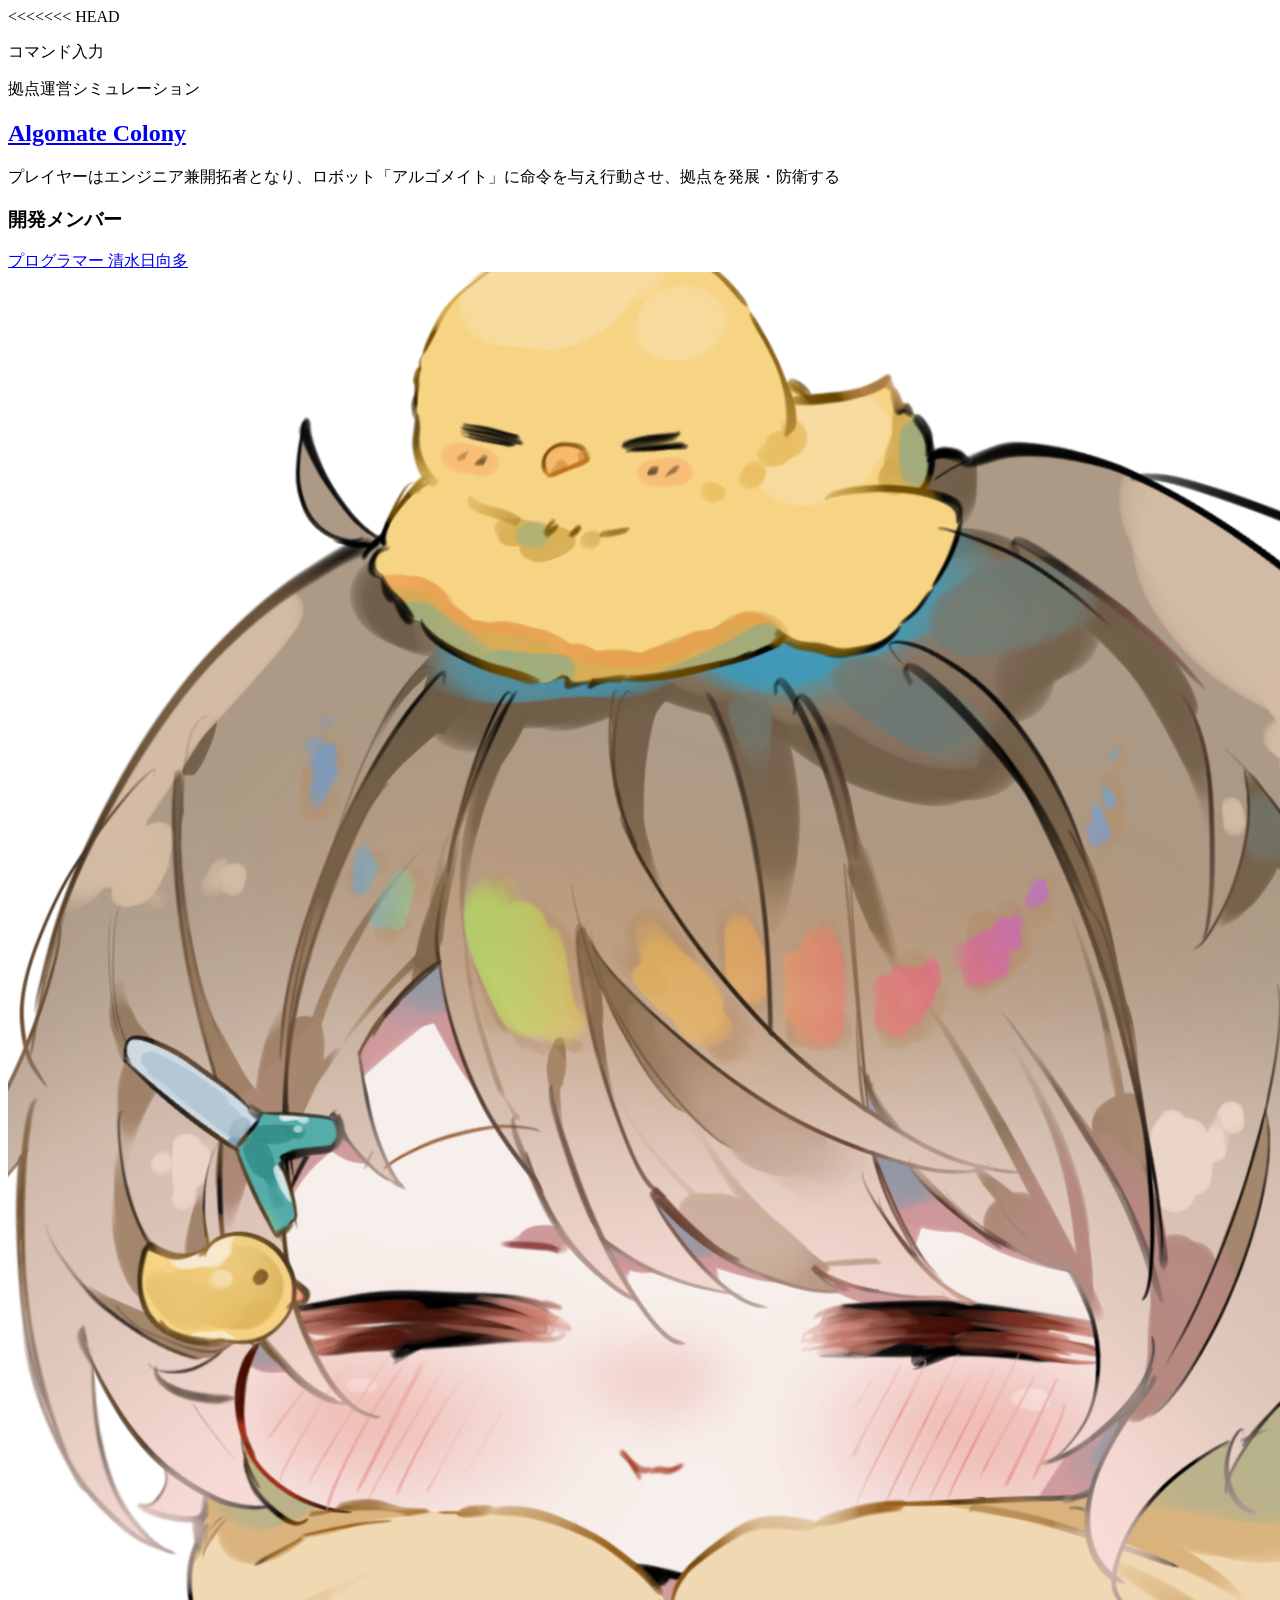
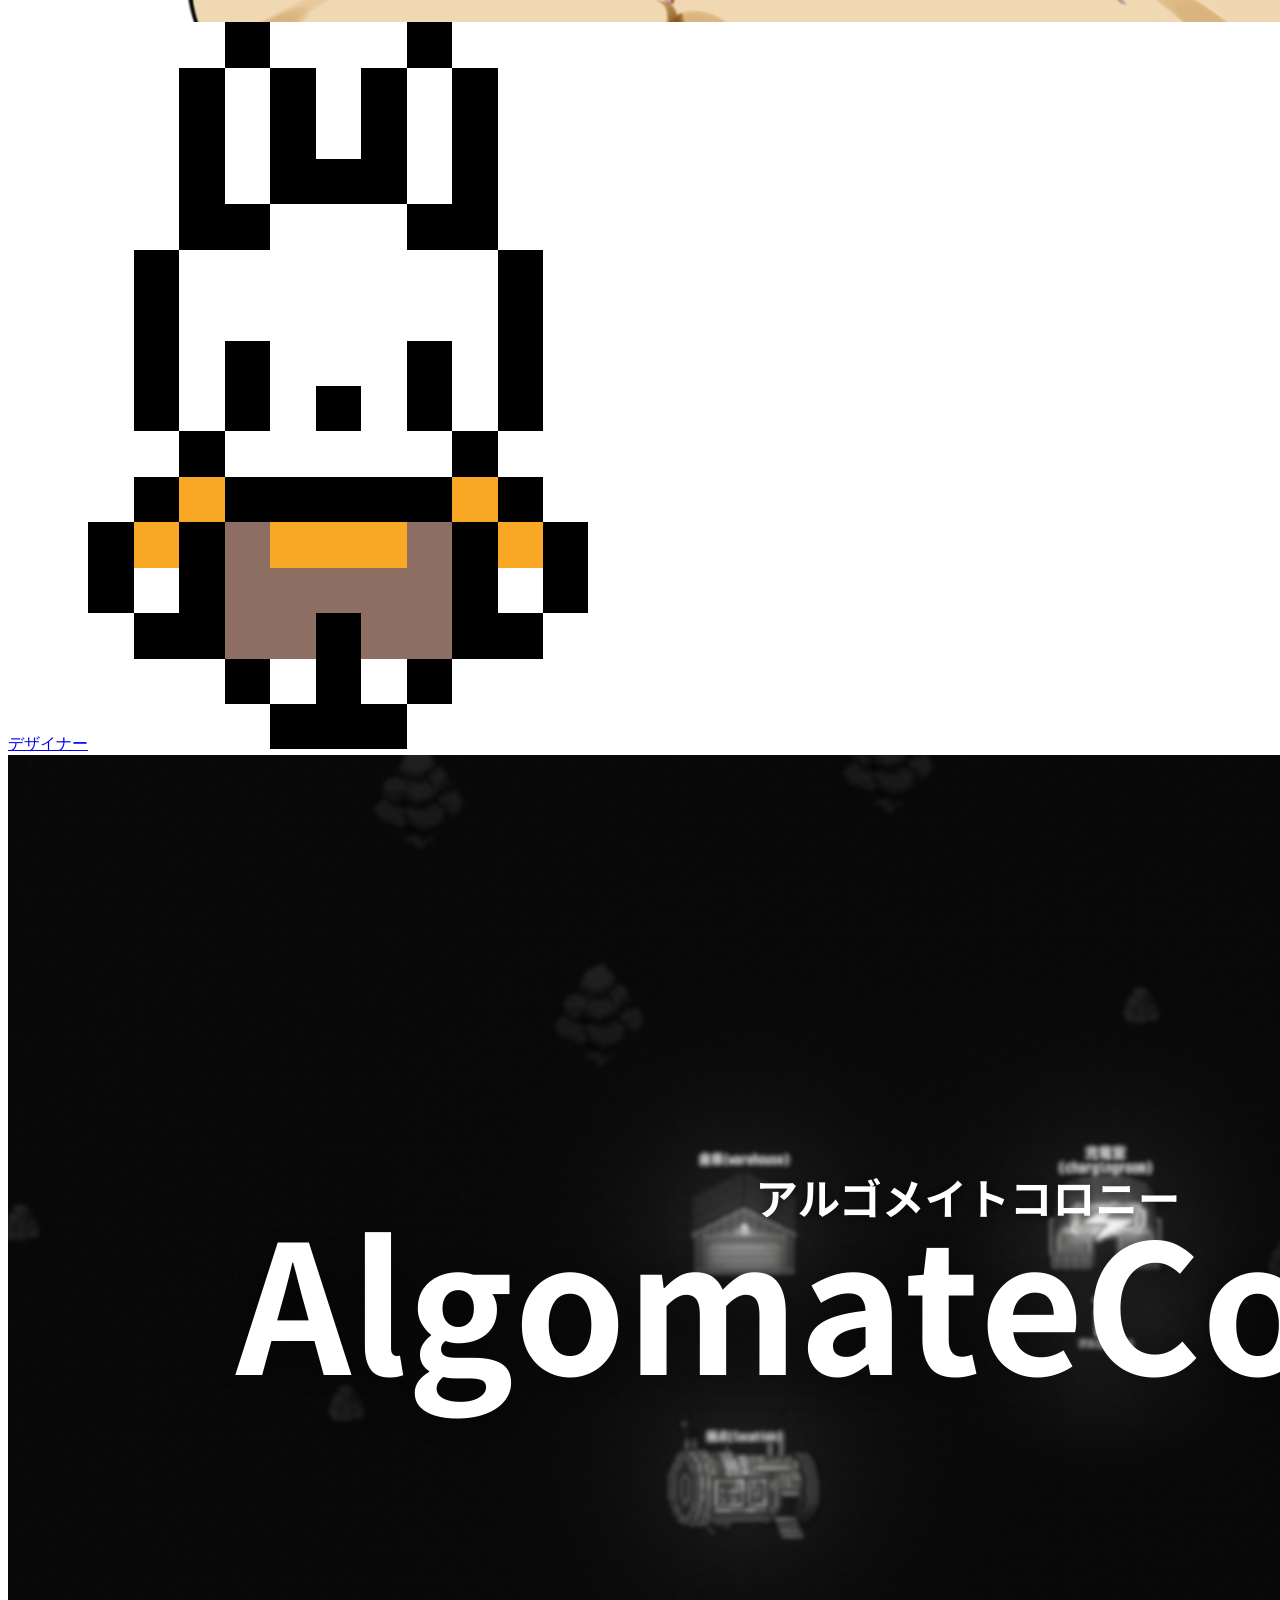
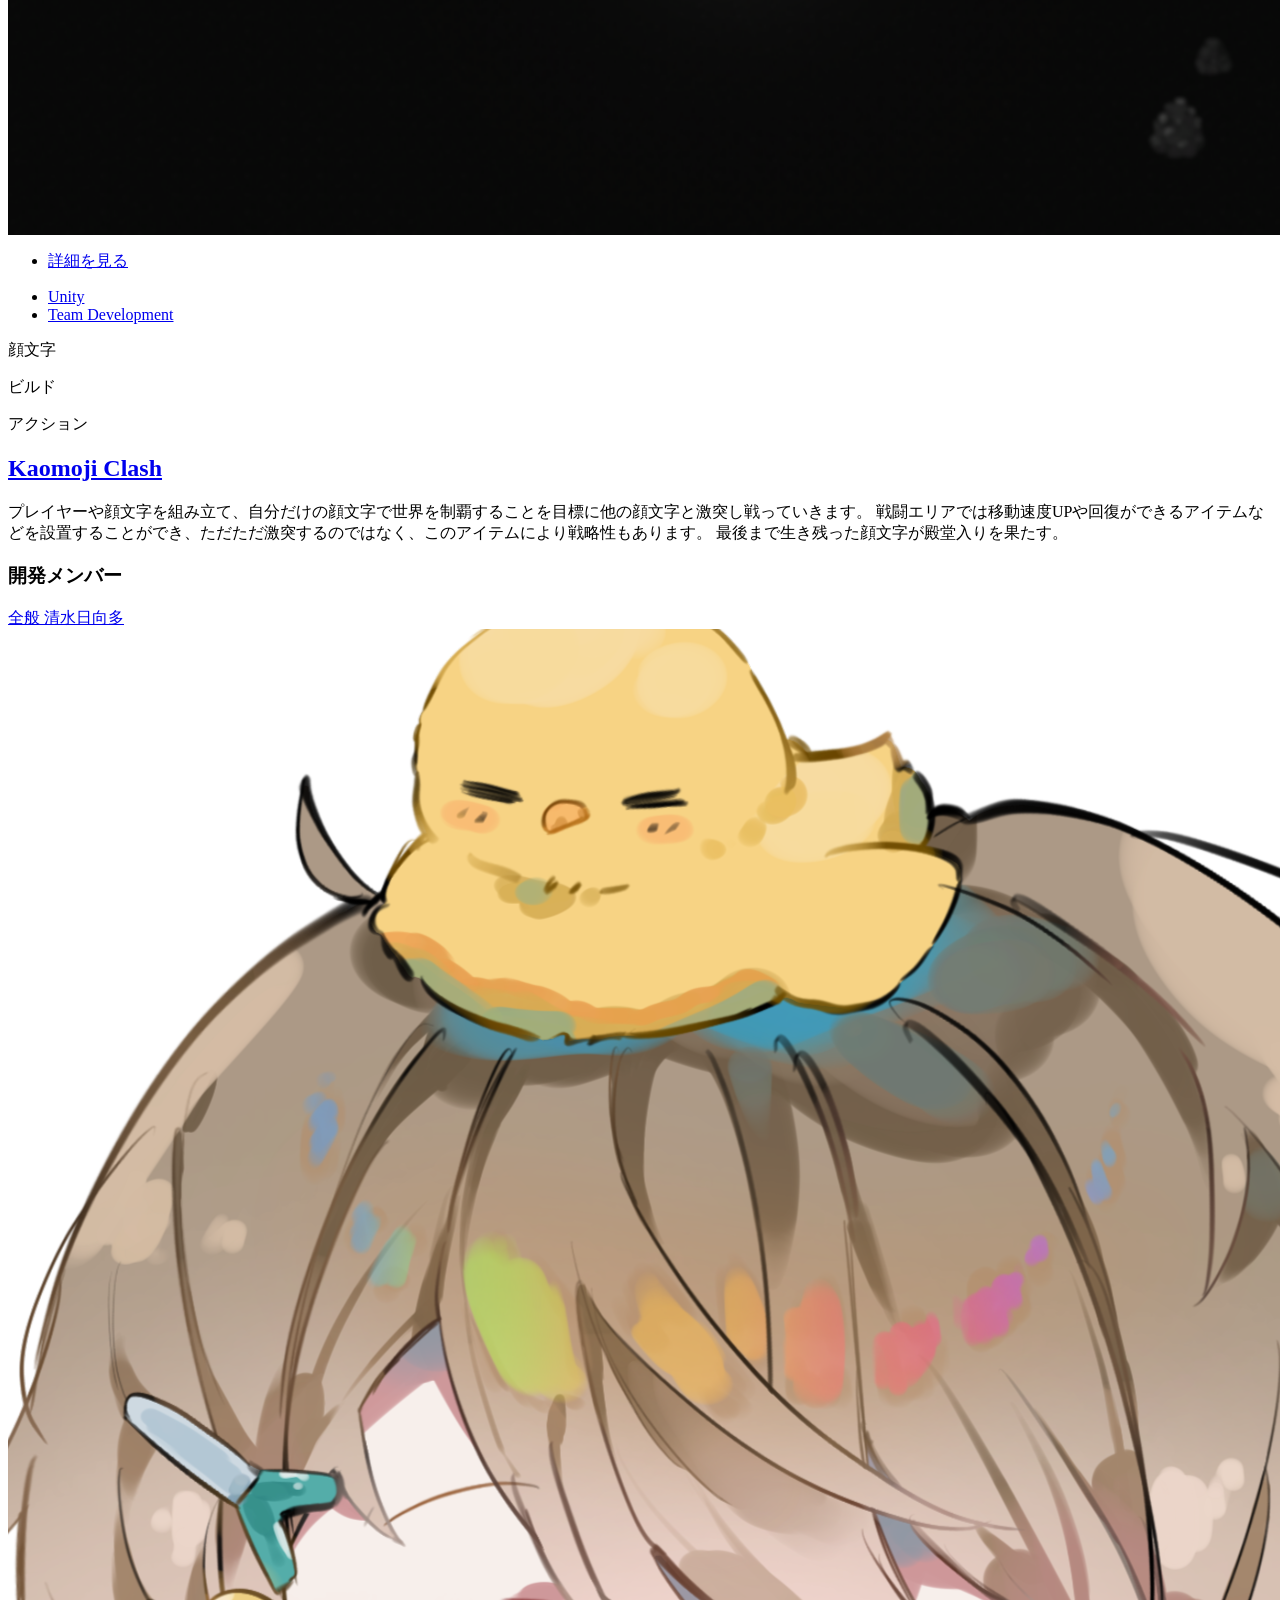
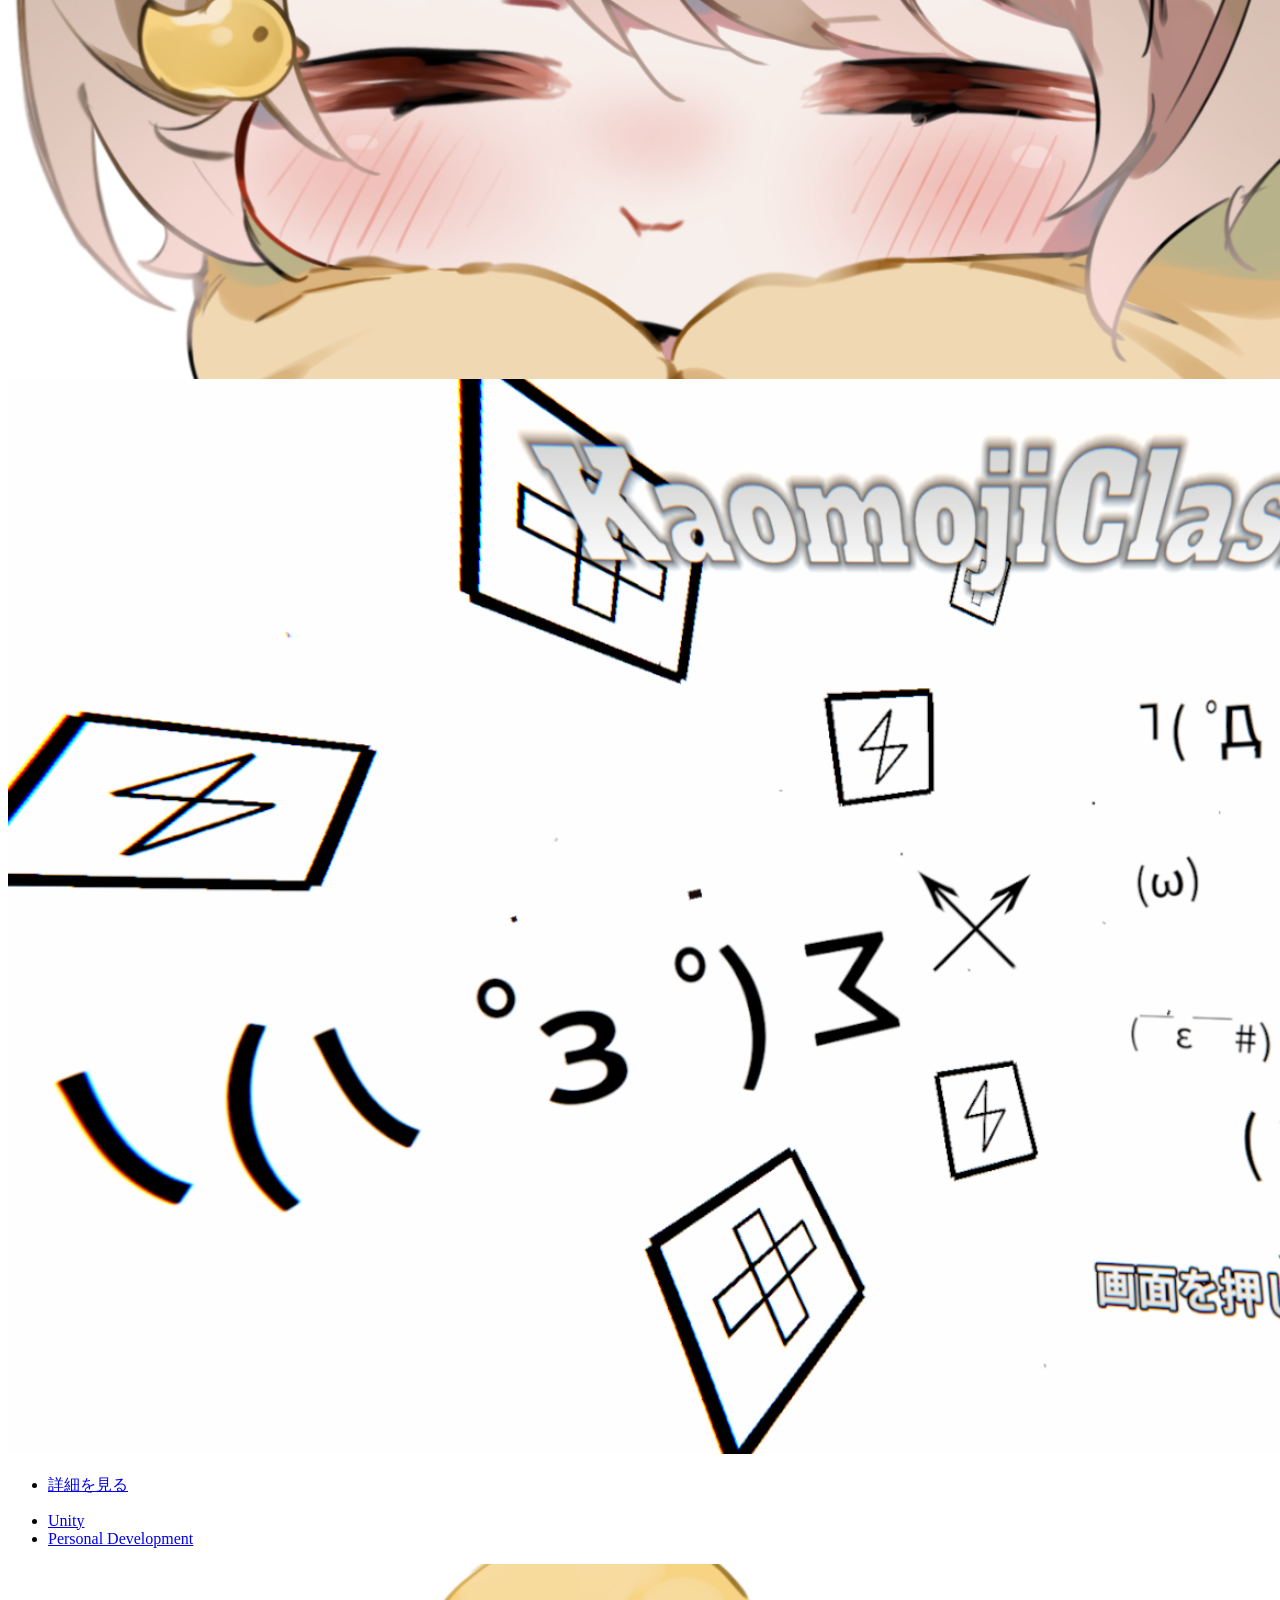
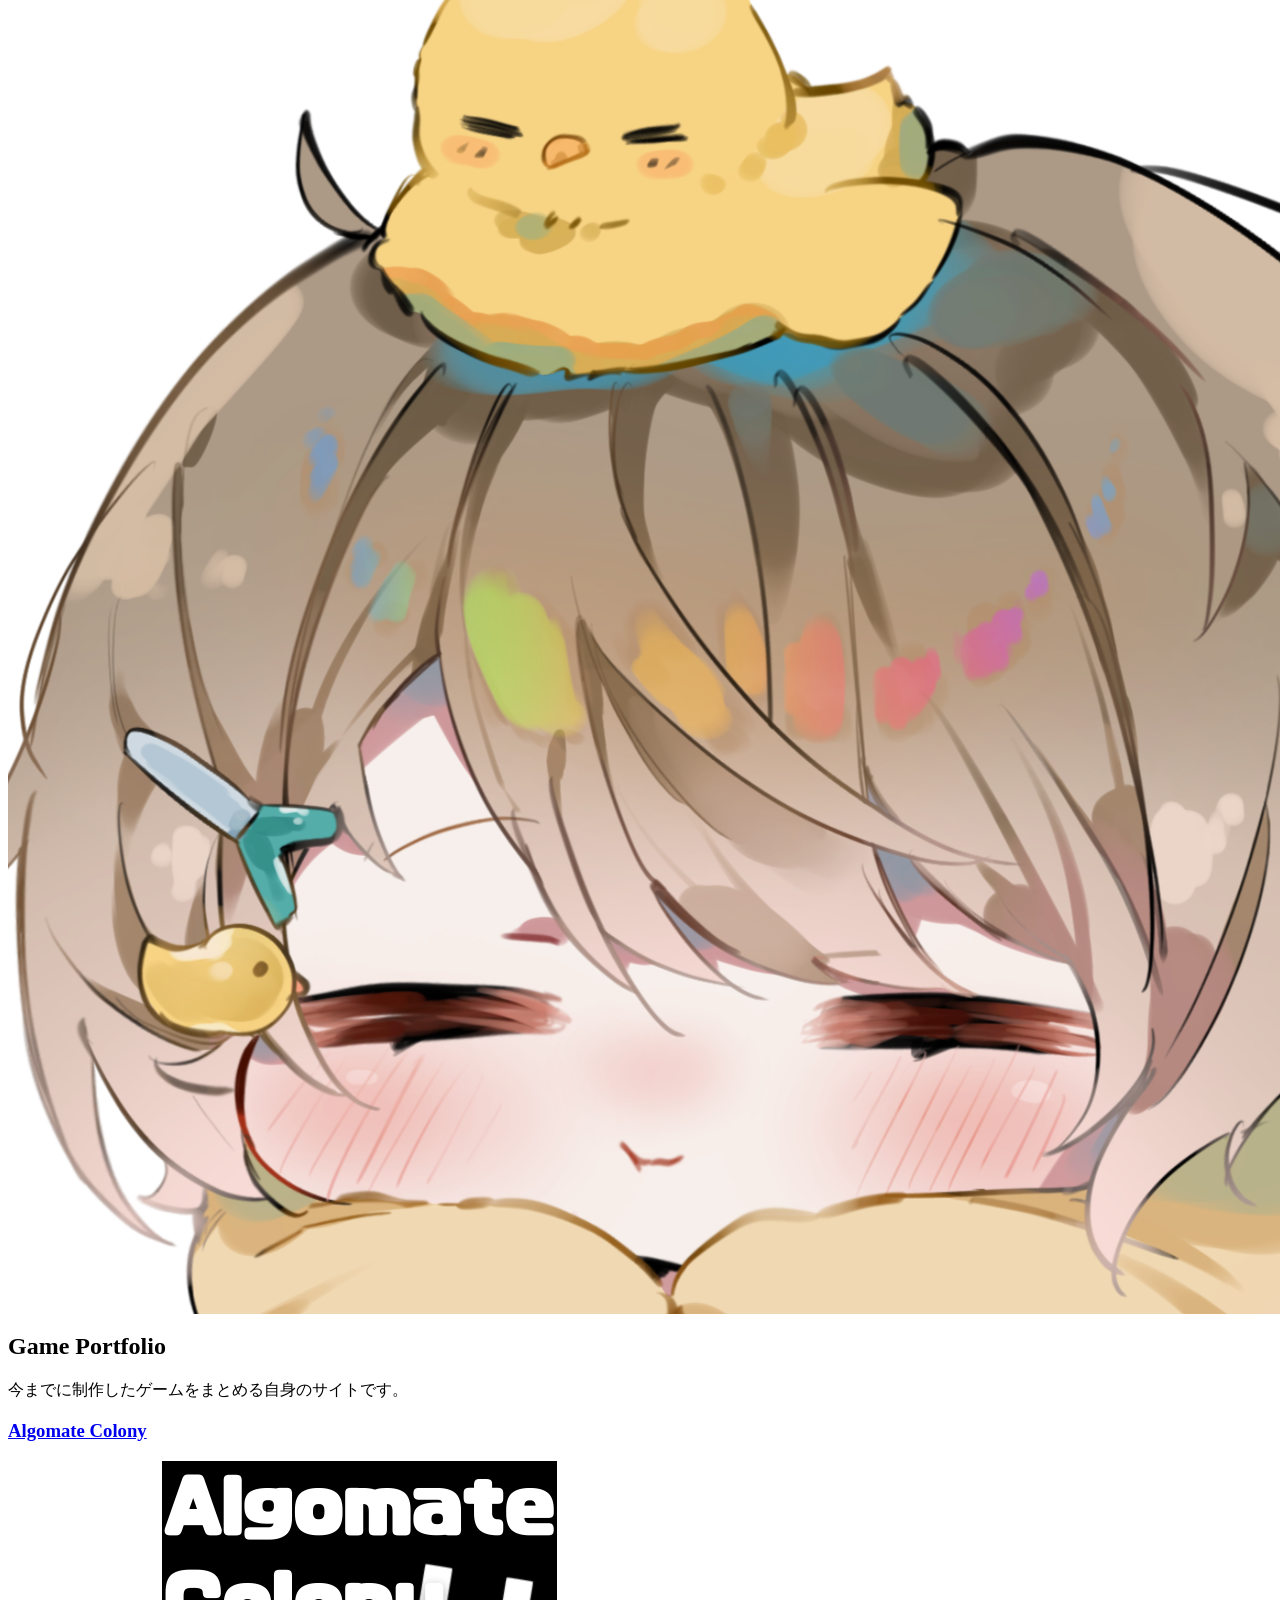
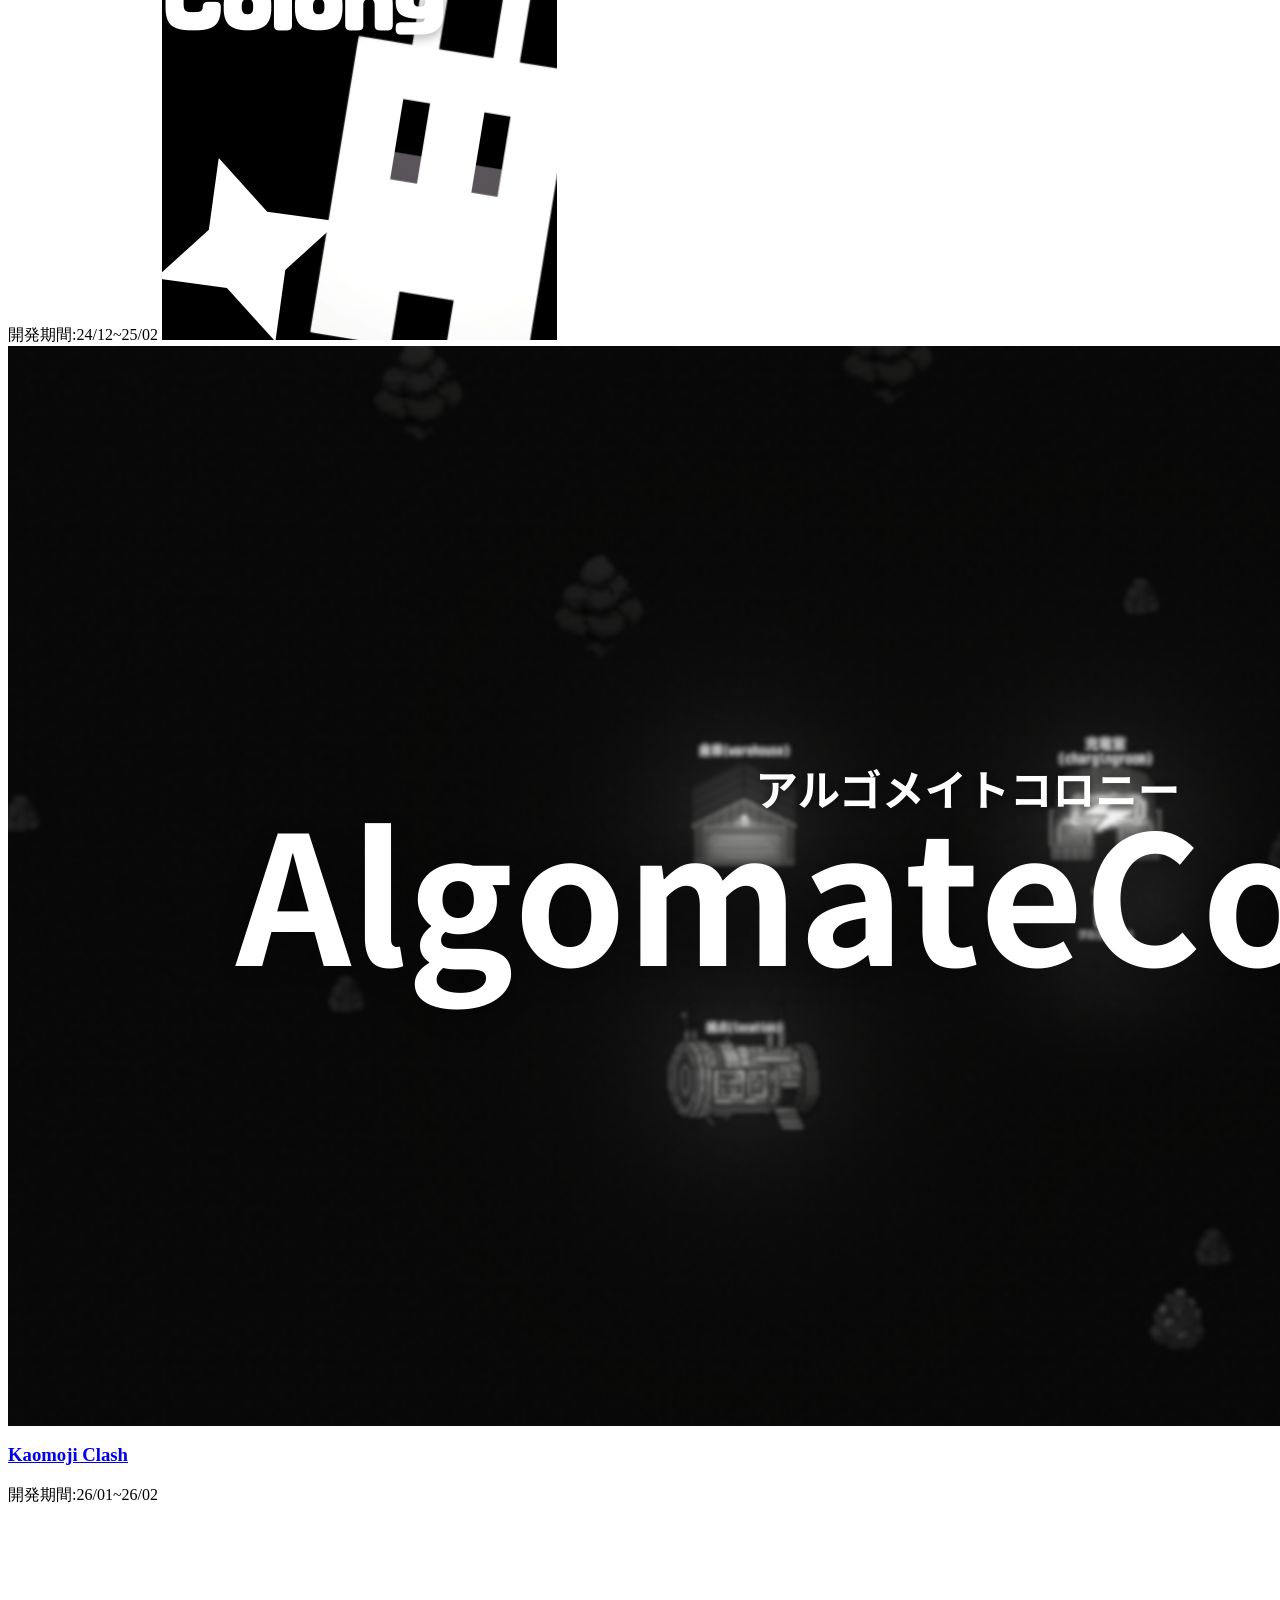
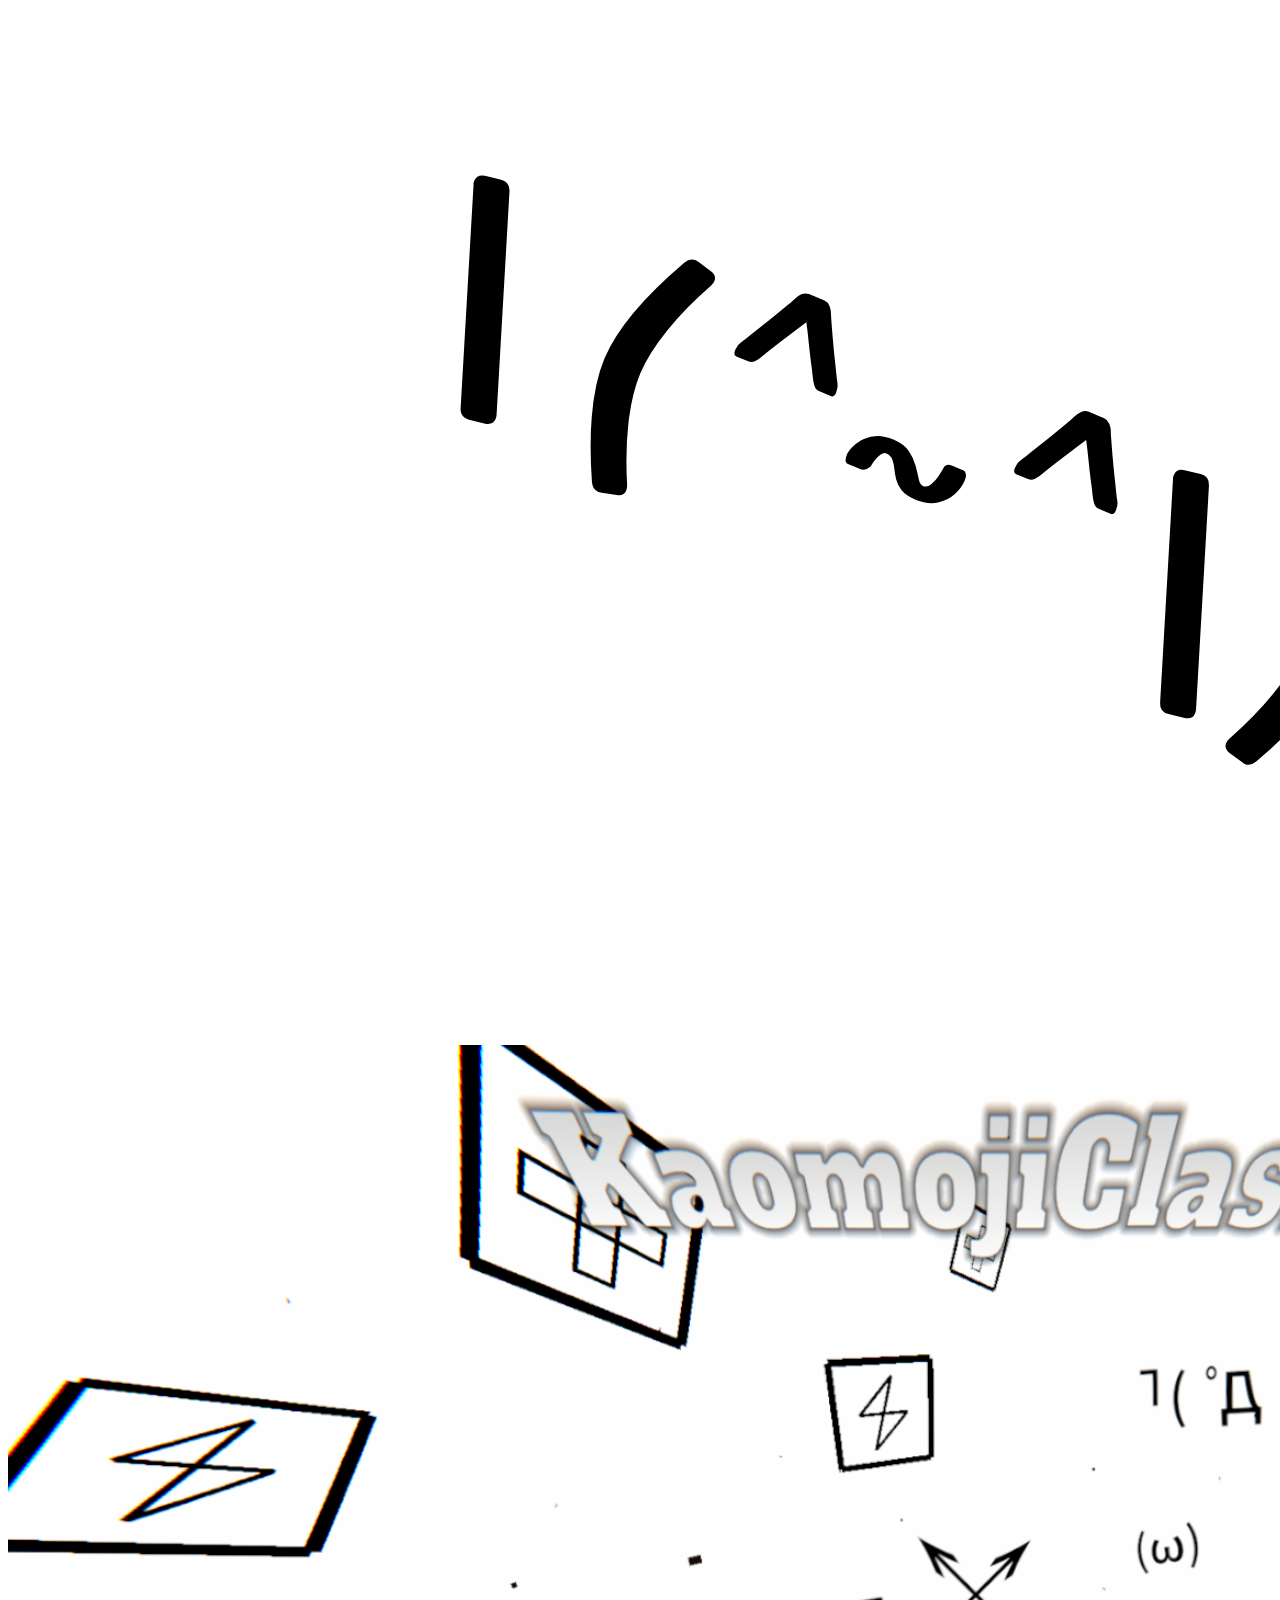
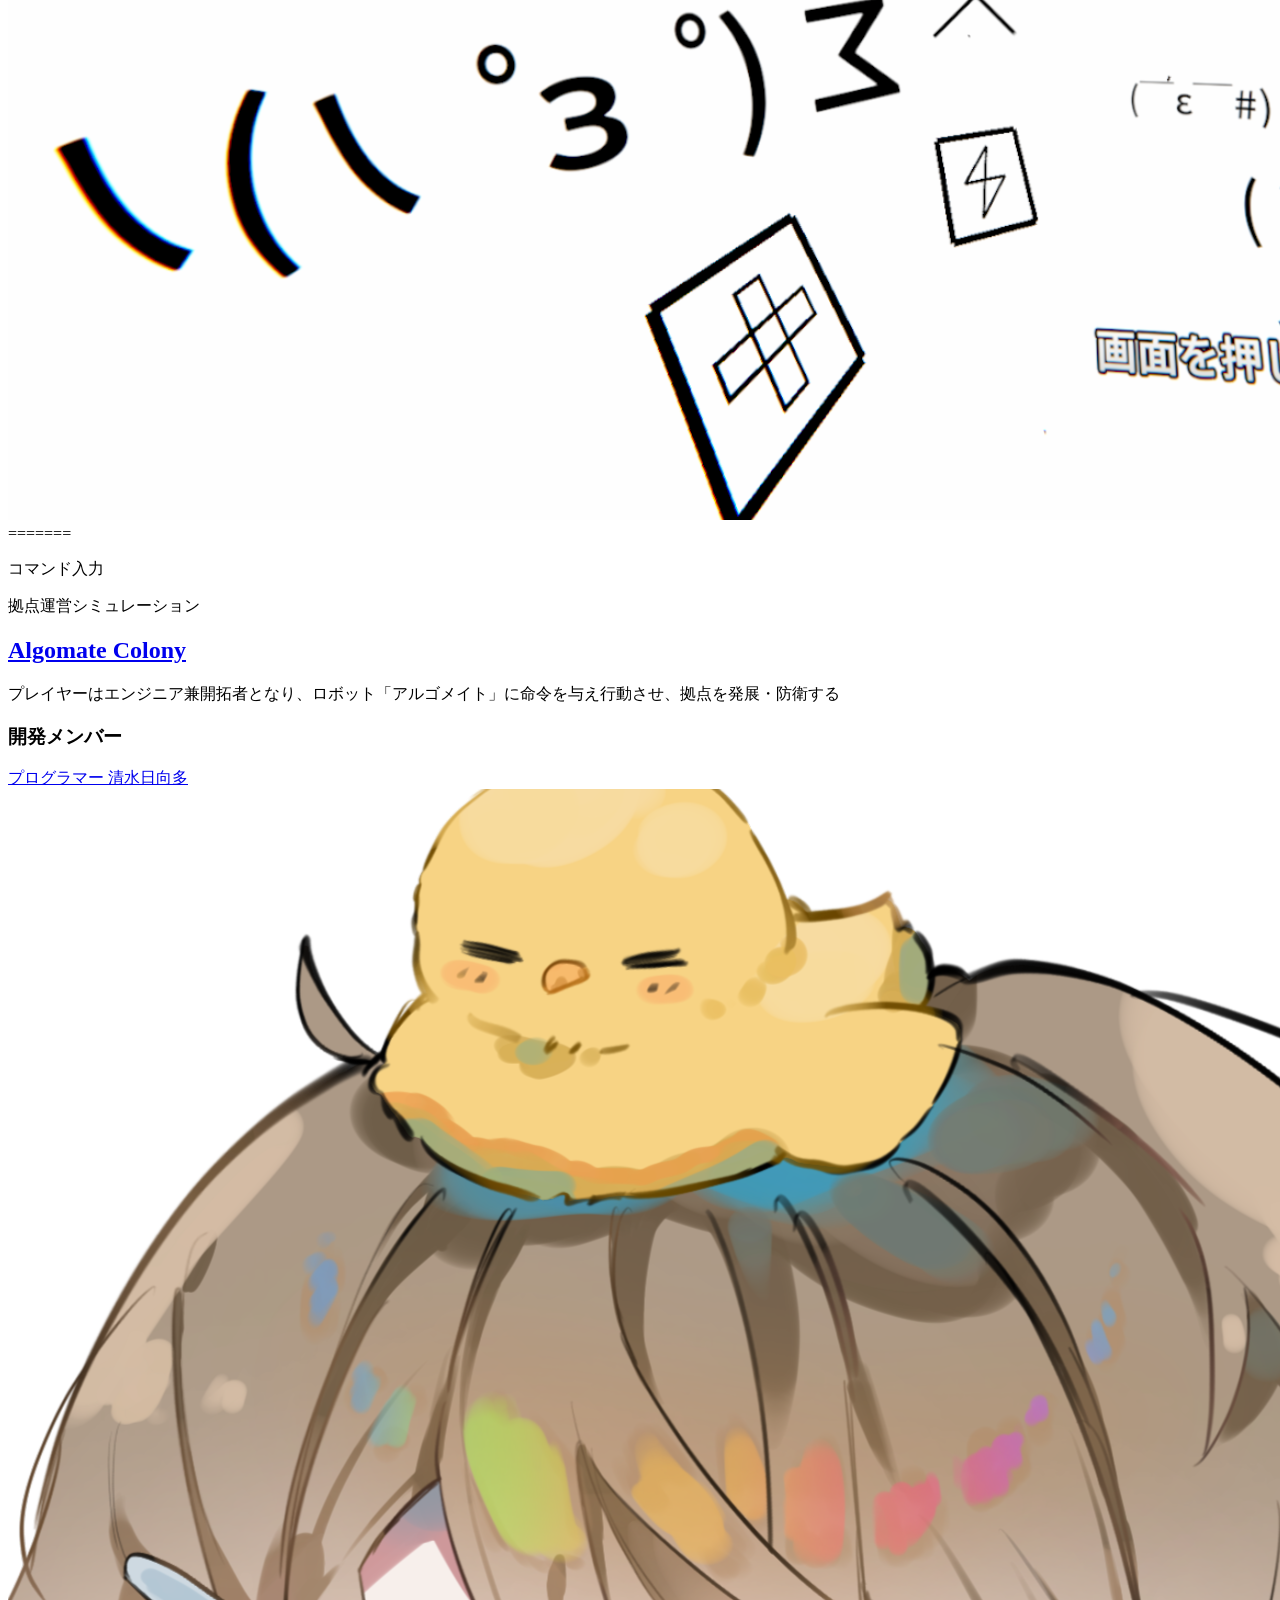
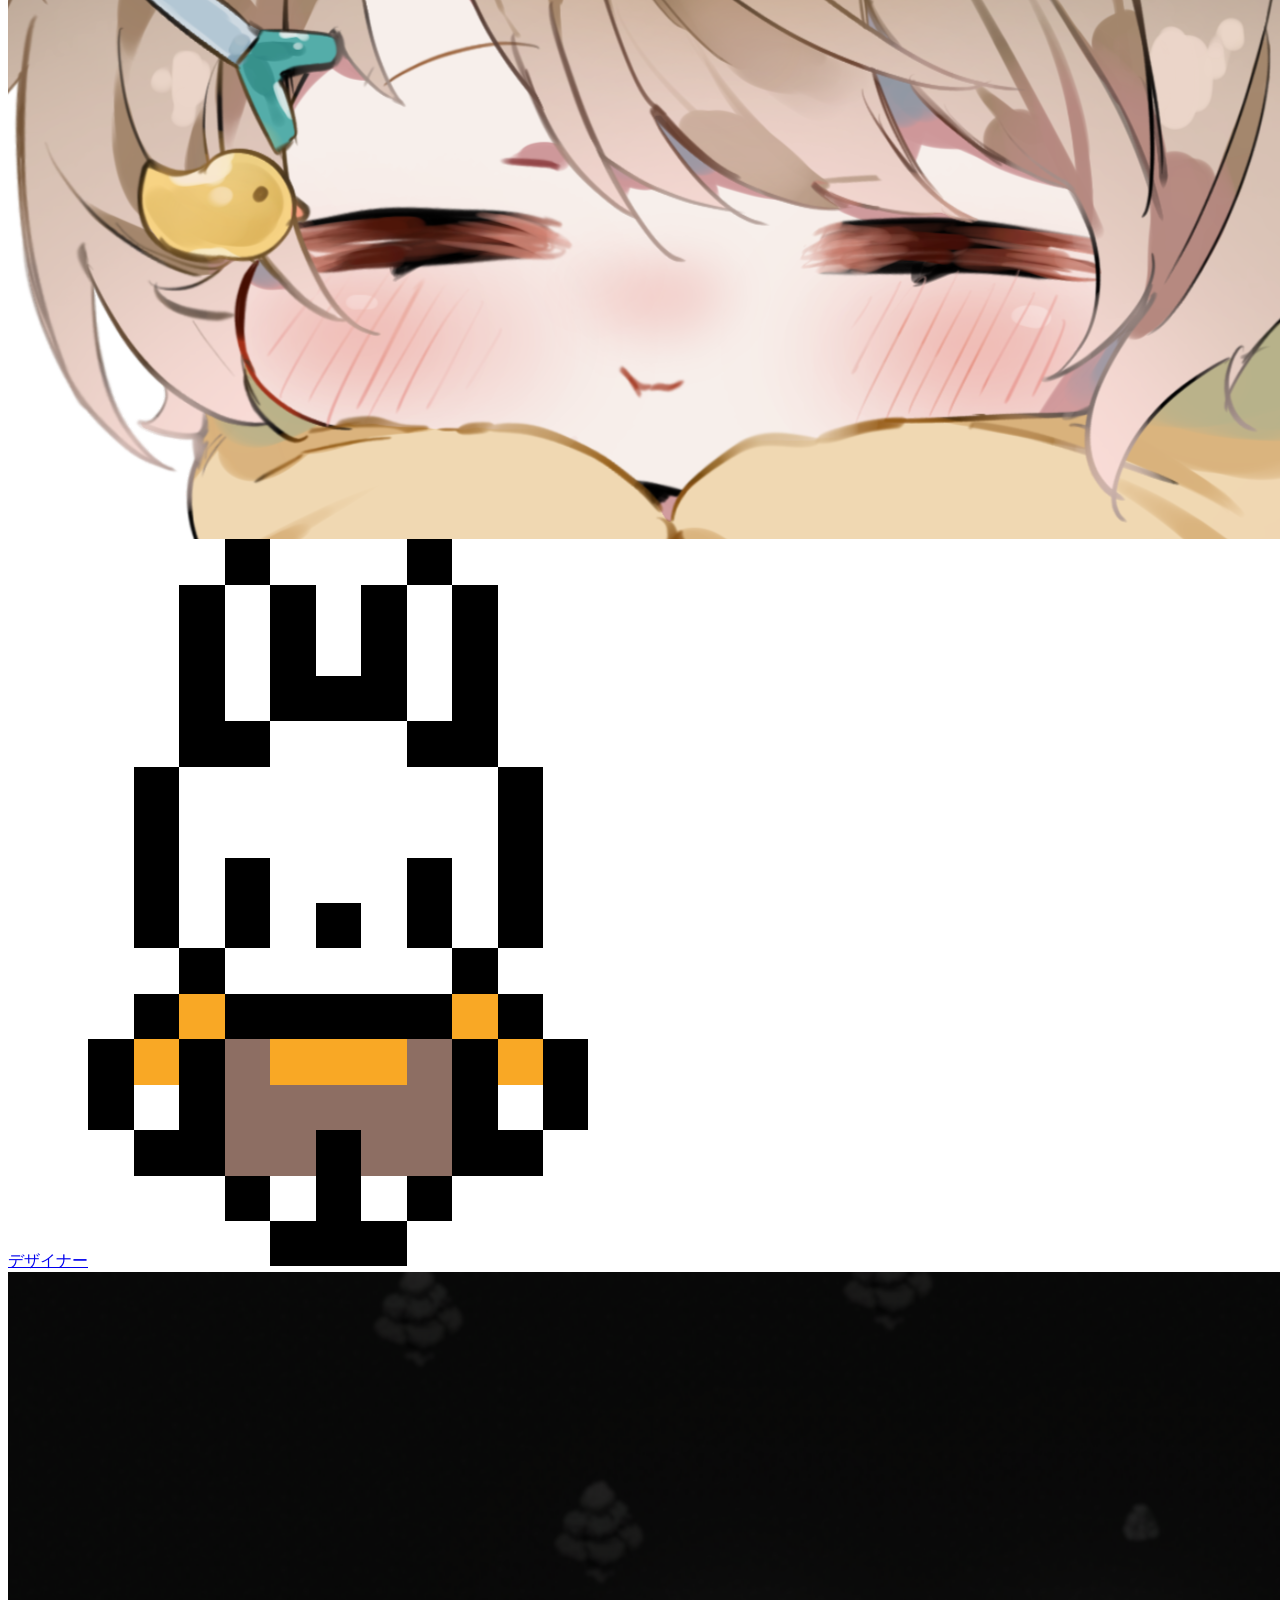
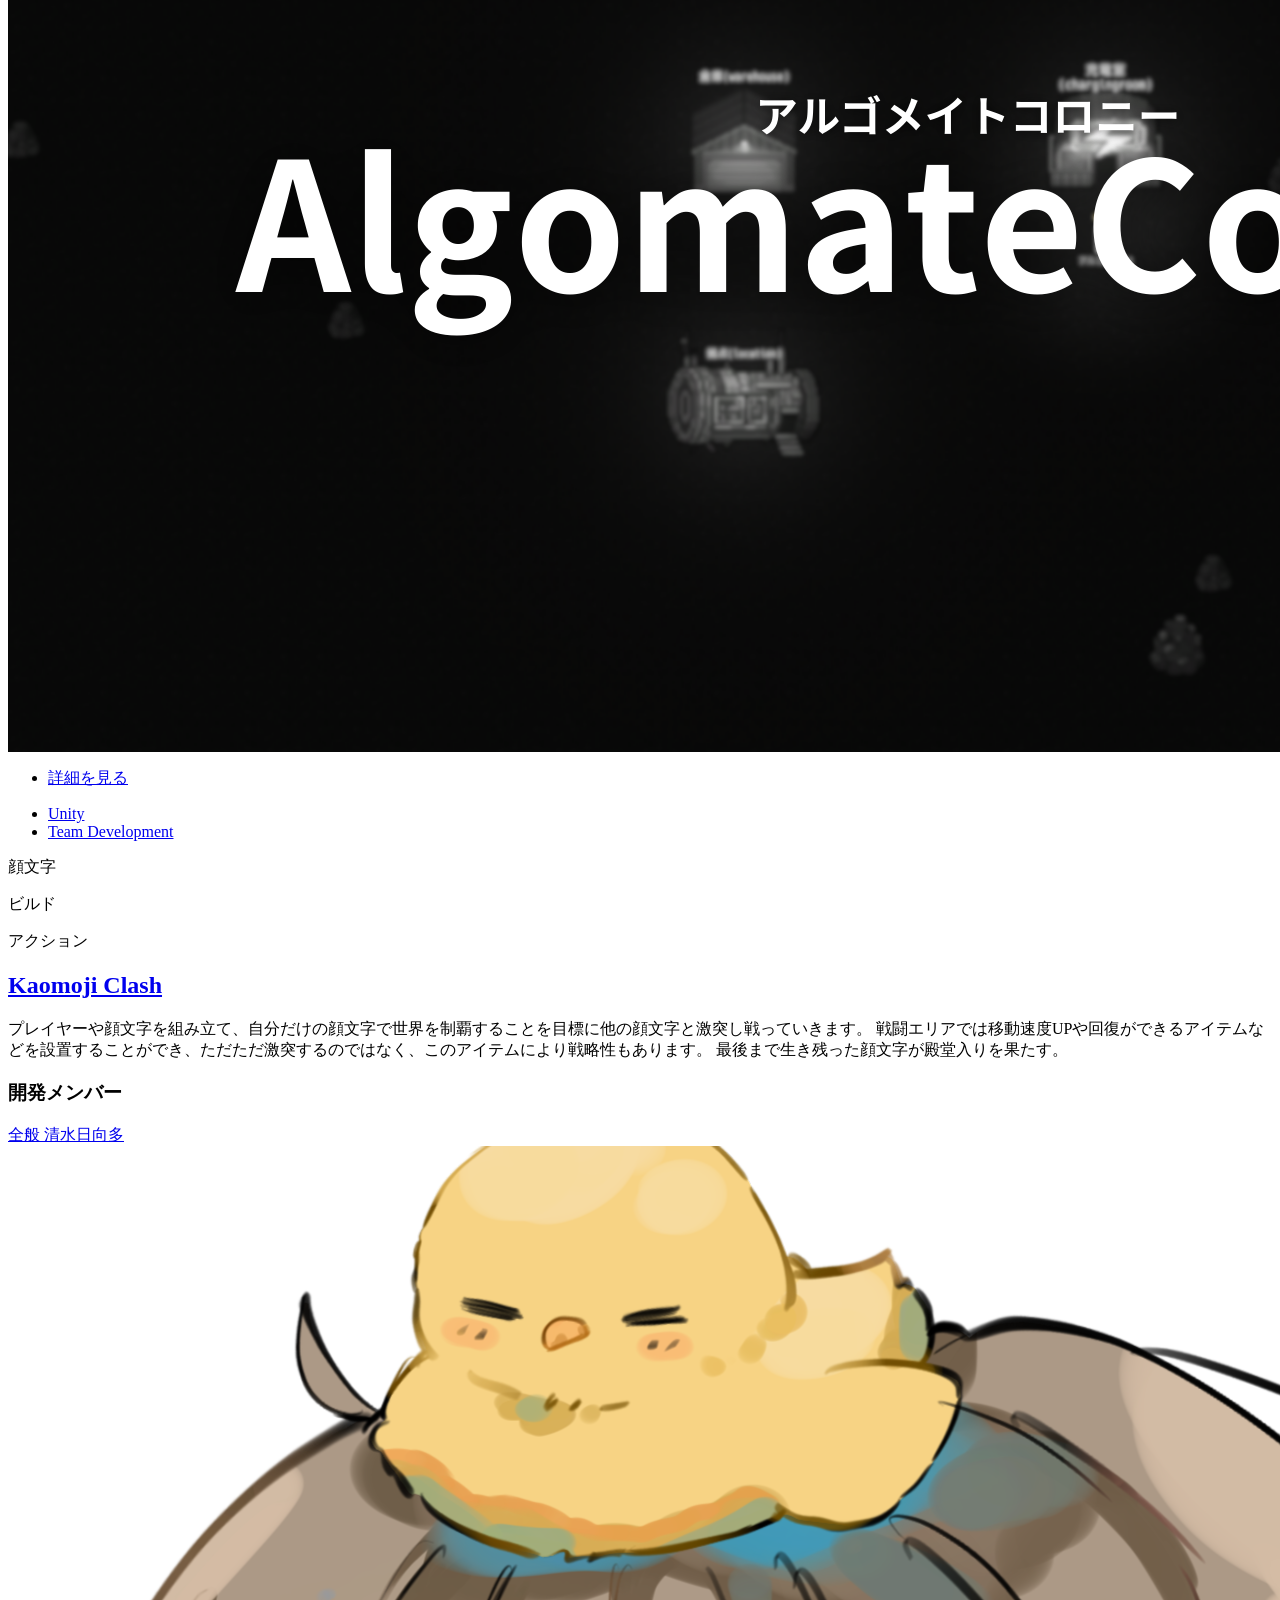
==== index.html @ dbfa5354 "rebase" ====
<<<<<<< HEAD
<!DOCTYPE HTML>
<!--
	Future Imperfect by HTML5 UP
	html5up.net | @ajlkn
	Free for personal and commercial use under the CCA 3.0 license (html5up.net/license)
-->
<html>

<head>
	<meta charset="utf-8" />
	<meta name="viewport" content="width=device-width, initial-scale=1, user-scalable=no" />
	<link rel="stylesheet" href="assets/css/main.css" />
</head>

<body class="is-preload">

	<!-- Wrapper -->
	<div id="wrapper">
		<!-- Main -->
		<div id="main">

			<!-- Post -->
			<article class="post">
				<header>
					<div class="title">
						<div class="project-genres">
							<p class="project-genre">コマンド入力</p>
							<p class="project-genre">拠点運営シミュレーション</p>
						</div>
						<h2><a href="single.html?post=algomate">Algomate Colony</a></h2>
						<p>プレイヤーはエンジニア兼開拓者となり、ロボット「アルゴメイト」に命令を与え行動させ、拠点を発展・防衛する</p>
					</div>
					<div class="meta">
						<h3>開発メンバー</h3>
						<a href="#" class="author"><span class="name">プログラマー 清水日向多</span><img src="images/Hiyoko_icon.png"
								alt="" /></a>
						<a href="#" class="author"><span class="name">デザイナー</span><img
								src="images/character_jujin_usagi_child_man_white.png" alt="" /></a>
					</div>
				</header>
				<a href="single.html?post=algomate" class="image featured"><img src="images/AlgomateColony_Thumbnail.png"
						alt="" /></a>
				<footer>
					<ul class="actions">
						<li><a href="single.html?post=algomate" class="button large">詳細を見る</a></li>
					</ul>
					<ul class="stats">
						<li><a href="#">Unity</a></li>
						<li><a href="#">Team Development</a></li>
					</ul>
				</footer>
			</article>

			<article class="post">
				<header>
					<div class="title">
						<div class="project-genres">
							<p class="project-genre">顔文字</p>
							<p class="project-genre">ビルド</p>
							<p class="project-genre">アクション</p>
						</div>
						<h2><a href="single.html?post=kaomoji">Kaomoji Clash</a></h2>
						<p>プレイヤーや顔文字を組み立て、自分だけの顔文字で世界を制覇することを目標に他の顔文字と激突し戦っていきます。
							戦闘エリアでは移動速度UPや回復ができるアイテムなどを設置することができ、ただただ激突するのではなく、このアイテムにより戦略性もあります。
							最後まで生き残った顔文字が殿堂入りを果たす。</p>
					</div>
					<div class="meta">
						<h3>開発メンバー</h3>
						<a href="#" class="author"><span class="name">全般 清水日向多</span><img src="images/Hiyoko_icon.png"
								alt="" /></a>
					</div>
				</header>
				<a href="single.html?post=kaomoji" class="image featured"><img src="images/KaomojiClash_Thumbnail.png"
						alt="" /></a>
				<footer>
					<ul class="actions">
						<li><a href="single.html?post=kaomoji" class="button large">詳細を見る</a></li>
					</ul>
					<ul class="stats">
						<li><a href="#">Unity</a></li>
						<li><a href="#">Personal Development</a></li>
					</ul>
				</footer>
			</article>
		</div>

		<!-- Sidebar -->
		<section id="sidebar">

			<!-- Intro -->
			<section id="intro">
				<a href="#" class="logo"><img src="images/Hiyoko_icon.png" alt="" /></a>
				<header>
					<h2>Game Portfolio</h2>
					<p>今までに制作したゲームをまとめる自身のサイトです。</p>
				</header>
			</section>

			<!-- Mini Posts -->
			<section>
				<div class="mini-posts">

					<!-- Mini Post -->
					<article class="mini-post">
						<header>
							<h3><a href="single.html?post=algomate">Algomate Colony</a></h3>
							<time class="published" datetime="2024-12-1">開発期間:24/12~25/02</time>
							<a href="#" class="author"><img src="images/AlgomateColony_Logo.png" alt="" /></a>
						</header>
						<a href="single.html?post=algomate" class="image"><img src="images/AlgomateColony_Thumbnail.png" alt="" /></a>
					</article>

					<article class="mini-post">
						<header>
							<h3><a href="single.html?post=kaomoji">Kaomoji Clash</a></h3>
							<time class="published" datetime="2026-02-1">開発期間:26/01~26/02</time>
							<a href="#" class="author"><img src="images/KaomojiClash_Logo.png" alt="" /></a>
						</header>
						<a href="single.html?post=kaomoji" class="image"><img src="images/KaomojiClash_Thumbnail.png" alt="" /></a>
					</article>
				</div>
			</section>
		</section>
	</div>

	<!-- Scripts -->
	<script src="assets/js/jquery.min.js"></script>
	<script src="assets/js/browser.min.js"></script>
	<script src="assets/js/breakpoints.min.js"></script>
	<script src="assets/js/util.js"></script>
	<script src="assets/js/main.js"></script>

</body>

=======
<!DOCTYPE HTML>
<!--
	Future Imperfect by HTML5 UP
	html5up.net | @ajlkn
	Free for personal and commercial use under the CCA 3.0 license (html5up.net/license)
-->
<html>

<head>
	<meta charset="utf-8" />
	<meta name="viewport" content="width=device-width, initial-scale=1, user-scalable=no" />
	<link rel="stylesheet" href="assets/css/main.css" />
</head>

<body class="is-preload">

	<!-- Wrapper -->
	<div id="wrapper">
		<!-- Main -->
		<div id="main">

			<!-- Post -->
			<article class="post">
				<header>
					<div class="title">
						<div class="project-genres">
							<p class="project-genre">コマンド入力</p>
							<p class="project-genre">拠点運営シミュレーション</p>
						</div>
						<h2><a href="single.html?post=algomate">Algomate Colony</a></h2>
						<p>プレイヤーはエンジニア兼開拓者となり、ロボット「アルゴメイト」に命令を与え行動させ、拠点を発展・防衛する</p>
					</div>
					<div class="meta">
						<h3>開発メンバー</h3>
						<a href="#" class="author"><span class="name">プログラマー 清水日向多</span><img src="images/Hiyoko_icon.png"
								alt="" /></a>
						<a href="#" class="author"><span class="name">デザイナー</span><img
								src="images/character_jujin_usagi_child_man_white.png" alt="" /></a>
					</div>
				</header>
				<a href="single.html?post=algomate" class="image featured"><img src="images/AlgomateColony_Thumbnail.png"
						alt="" /></a>
				<footer>
					<ul class="actions">
						<li><a href="single.html?post=algomate" class="button large">詳細を見る</a></li>
					</ul>
					<ul class="stats">
						<li><a href="#">Unity</a></li>
						<li><a href="#">Team Development</a></li>
					</ul>
				</footer>
			</article>

			<article class="post">
				<header>
					<div class="title">
						<div class="project-genres">
							<p class="project-genre">顔文字</p>
							<p class="project-genre">ビルド</p>
							<p class="project-genre">アクション</p>
						</div>
						<h2><a href="single.html?post=kaomoji">Kaomoji Clash</a></h2>
						<p>プレイヤーや顔文字を組み立て、自分だけの顔文字で世界を制覇することを目標に他の顔文字と激突し戦っていきます。
							戦闘エリアでは移動速度UPや回復ができるアイテムなどを設置することができ、ただただ激突するのではなく、このアイテムにより戦略性もあります。
							最後まで生き残った顔文字が殿堂入りを果たす。</p>
					</div>
					<div class="meta">
						<h3>開発メンバー</h3>
						<a href="#" class="author"><span class="name">全般 清水日向多</span><img src="images/Hiyoko_icon.png"
								alt="" /></a>
					</div>
				</header>
				<a href="single.html?post=kaomoji" class="image featured"><img src="images/KaomojiClash_Thumbnail.png"
						alt="" /></a>
				<footer>
					<ul class="actions">
						<li><a href="single.html?post=kaomoji" class="button large">詳細を見る</a></li>
					</ul>
					<ul class="stats">
						<li><a href="#">Unity</a></li>
						<li><a href="#">Personal Development</a></li>
					</ul>
				</footer>
			</article>
		</div>

		<!-- Sidebar -->
		<section id="sidebar">

			<!-- Intro -->
			<section id="intro">
				<a href="#" class="logo"><img src="images/Hiyoko_icon.png" alt="" /></a>
				<header>
					<h2>Game Portfolio</h2>
					<p>今までに制作したゲームをまとめる自身のサイトです。</p>
				</header>
			</section>

			<!-- Mini Posts -->
			<section>
				<div class="mini-posts">

					<!-- Mini Post -->
					<article class="mini-post">
						<header>
							<h3><a href="single.html?post=algomate">Algomate Colony</a></h3>
							<time class="published" datetime="2024-12-1">開発期間:24/12~25/02</time>
							<a href="#" class="author"><img src="images/AlgomateColony_Logo.png" alt="" /></a>
						</header>
						<a href="single.html?post=algomate" class="image"><img src="images/AlgomateColony_Thumbnail.png" alt="" /></a>
					</article>

					<article class="mini-post">
						<header>
							<h3><a href="single.html?post=kaomoji">Kaomoji Clash</a></h3>
							<time class="published" datetime="2026-02-1">開発期間:26/01~26/02</time>
							<a href="#" class="author"><img src="images/KaomojiClash_Logo.png" alt="" /></a>
						</header>
						<a href="single.html?post=kaomoji" class="image"><img src="images/KaomojiClash_Thumbnail.png" alt="" /></a>
					</article>
				</div>
			</section>
		</section>
	</div>

	<!-- Scripts -->
	<script src="assets/js/jquery.min.js"></script>
	<script src="assets/js/browser.min.js"></script>
	<script src="assets/js/breakpoints.min.js"></script>
	<script src="assets/js/util.js"></script>
	<script src="assets/js/main.js"></script>

</body>

>>>>>>> 8c3233d (git init)
</html>
---- assets/css/main.css ----
<<<<<<< HEAD
﻿/* main.css now composes modular stylesheets by responsibility. */
@import url("modules/00-preflight.css");
@import url("modules/10-base.css");
@import url("modules/20-grid.css");
@import url("modules/30-elements.css");
@import url("modules/40-content.css");
@import url("modules/50-layout.css");

=======
﻿/* main.css now composes modular stylesheets by responsibility. */
@import url("modules/00-preflight.css");
@import url("modules/10-base.css");
@import url("modules/20-grid.css");
@import url("modules/30-elements.css");
@import url("modules/40-content.css");
@import url("modules/50-layout.css");

>>>>>>> 8c3233d (git init)
---- assets/css/main.css ----
<<<<<<< HEAD
﻿/* main.css now composes modular stylesheets by responsibility. */
@import url("modules/00-preflight.css");
@import url("modules/10-base.css");
@import url("modules/20-grid.css");
@import url("modules/30-elements.css");
@import url("modules/40-content.css");
@import url("modules/50-layout.css");

=======
﻿/* main.css now composes modular stylesheets by responsibility. */
@import url("modules/00-preflight.css");
@import url("modules/10-base.css");
@import url("modules/20-grid.css");
@import url("modules/30-elements.css");
@import url("modules/40-content.css");
@import url("modules/50-layout.css");

>>>>>>> 8c3233d (git init)
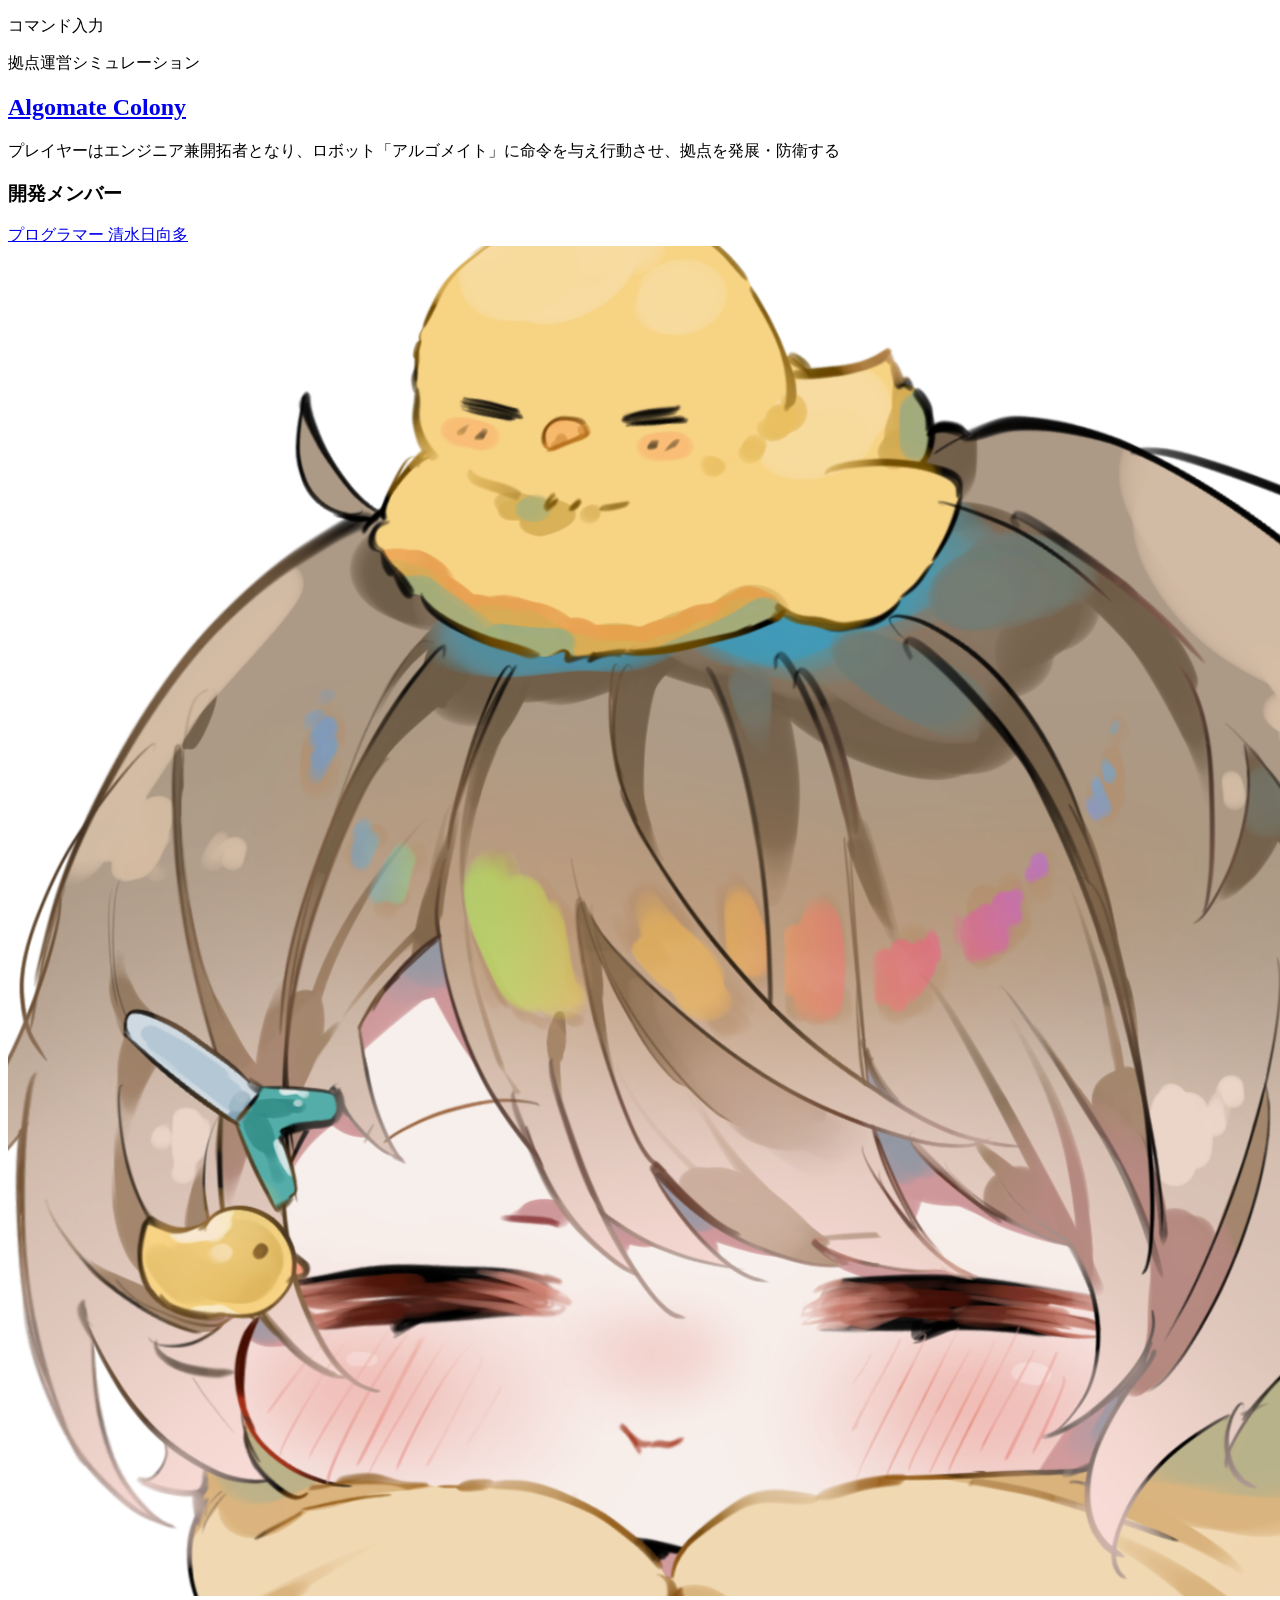
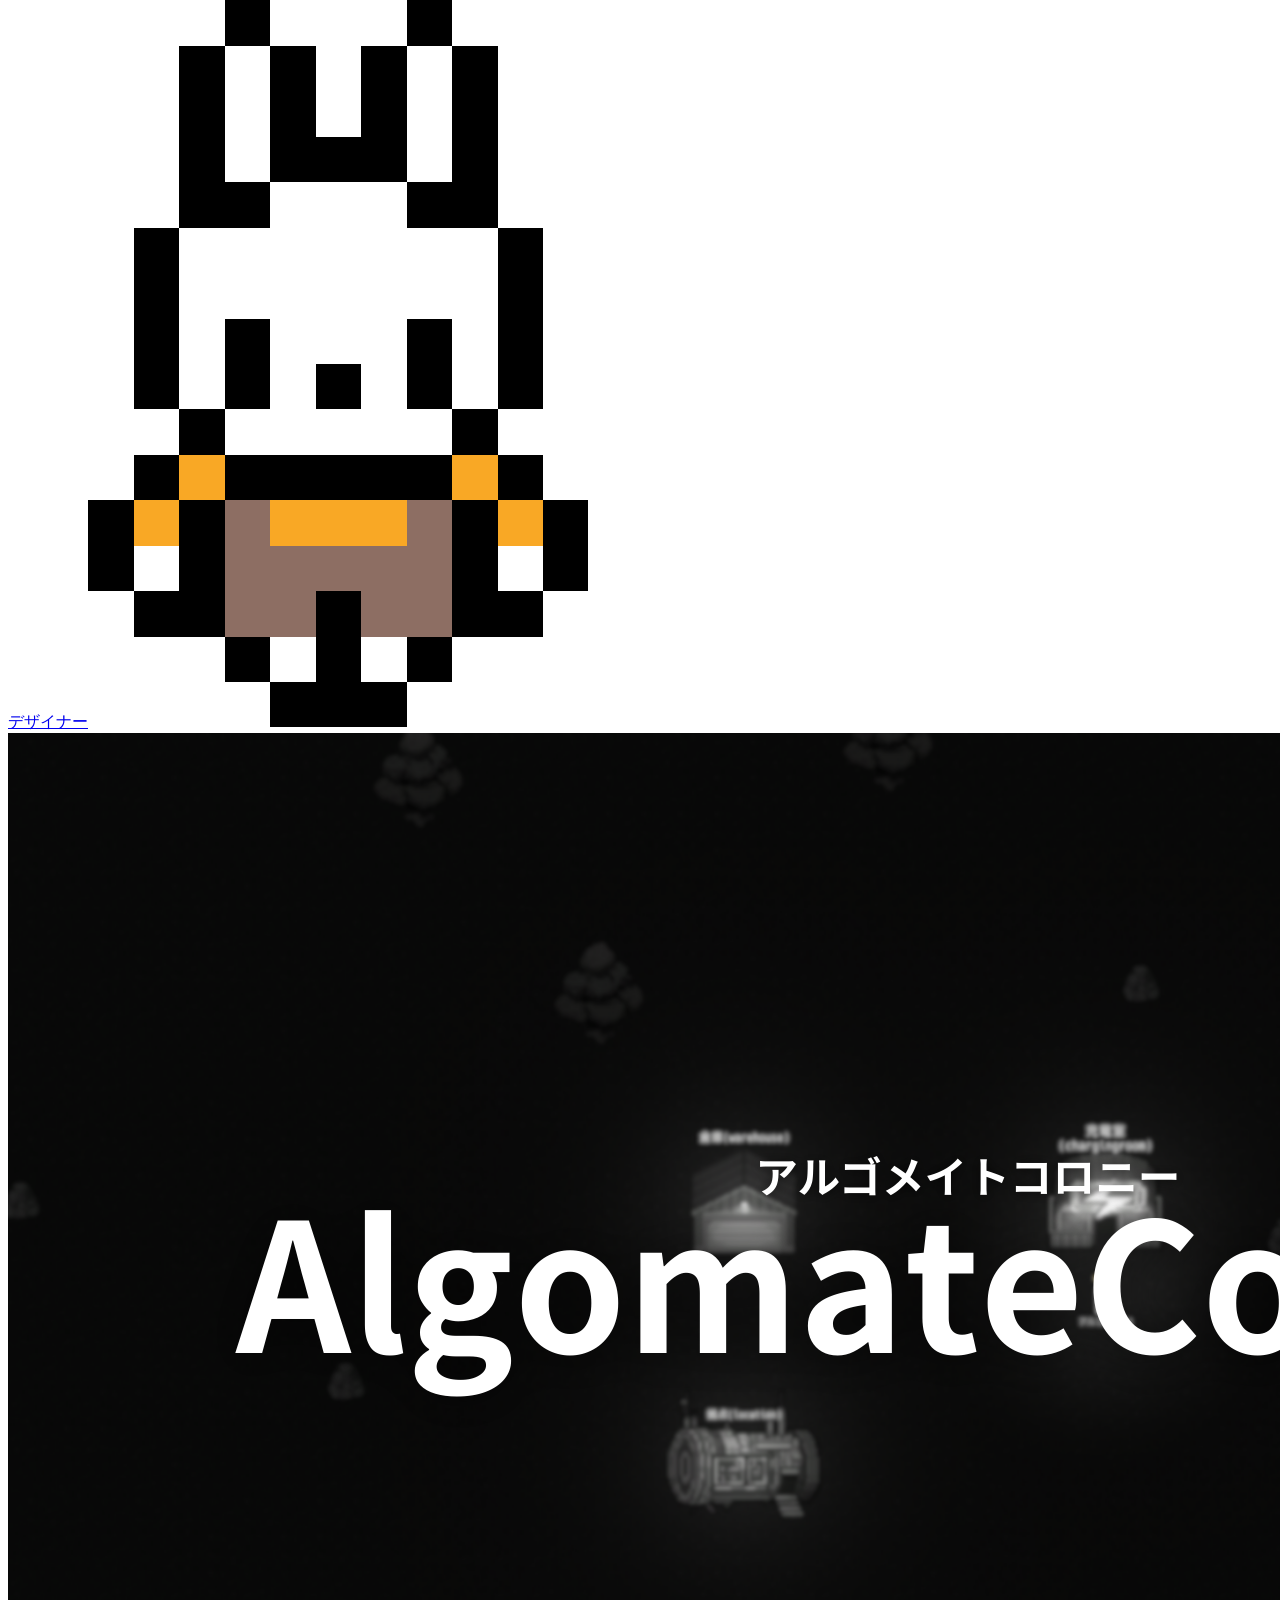
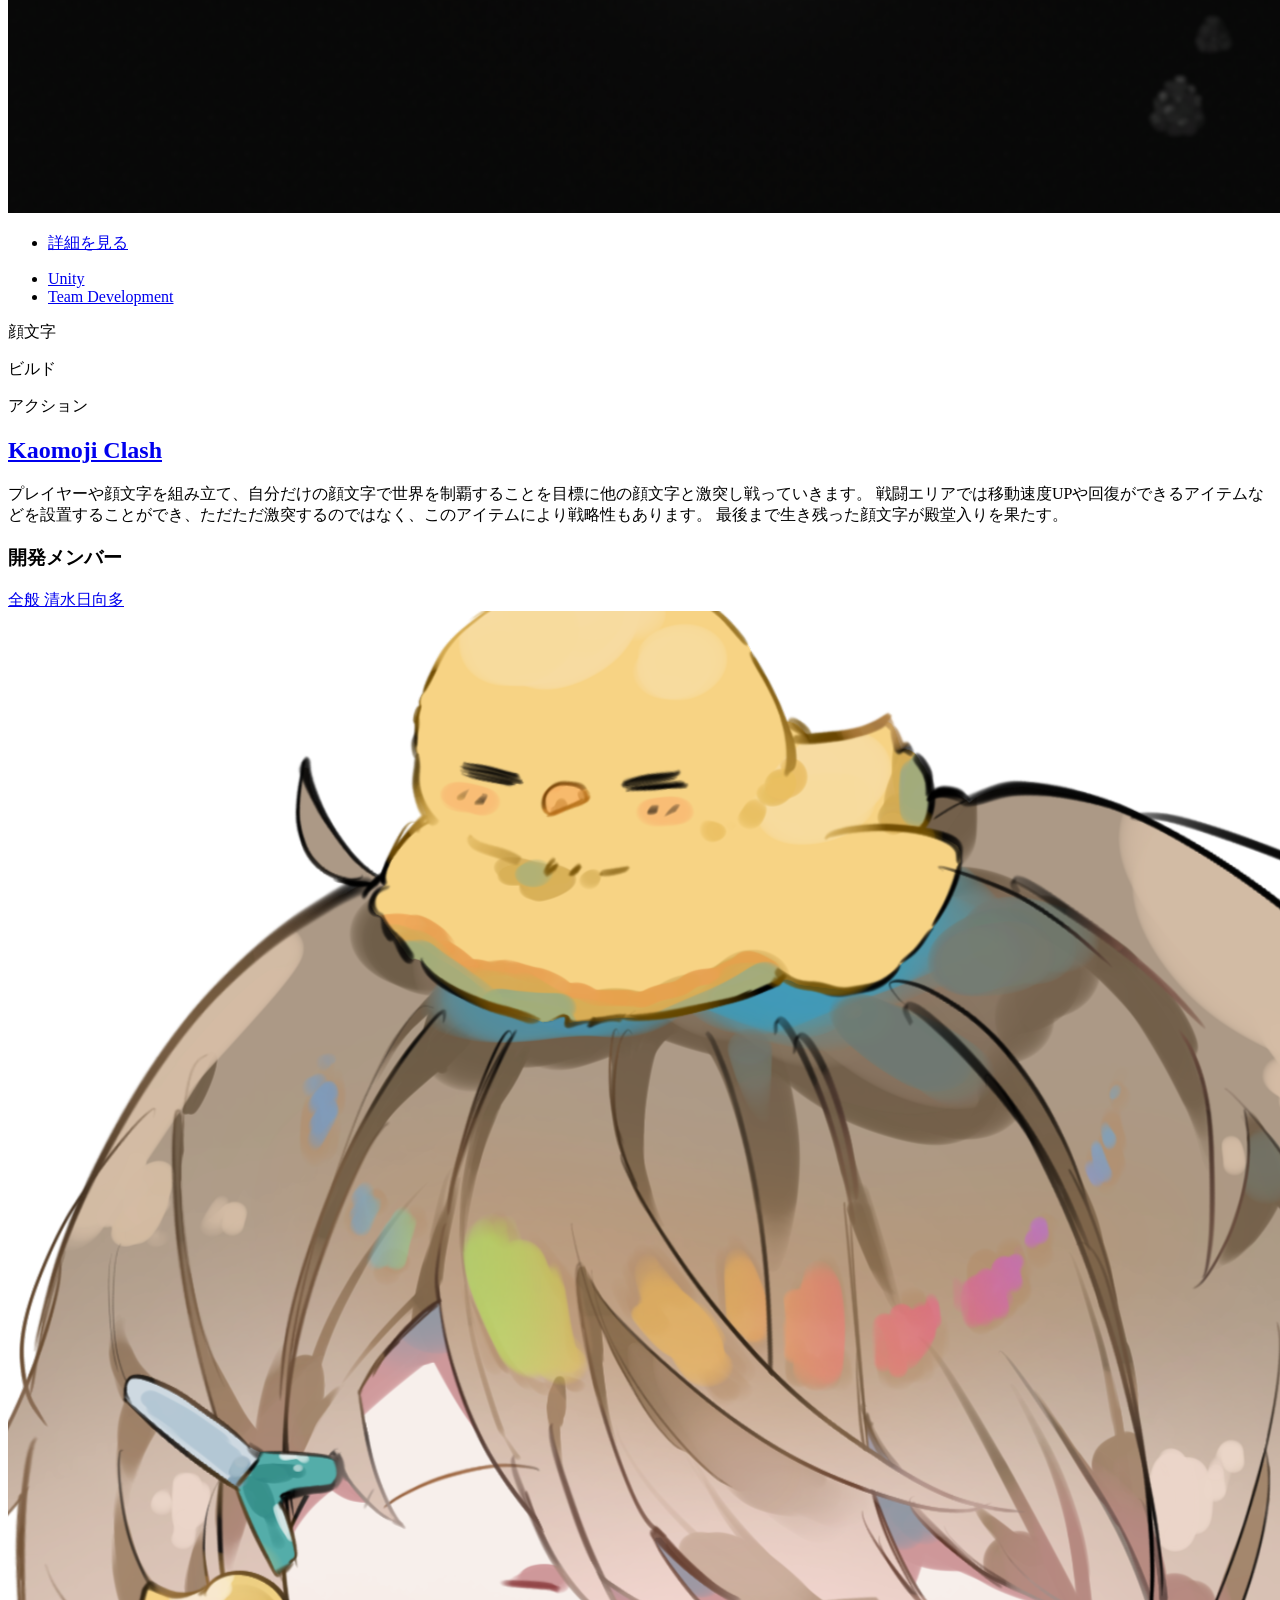
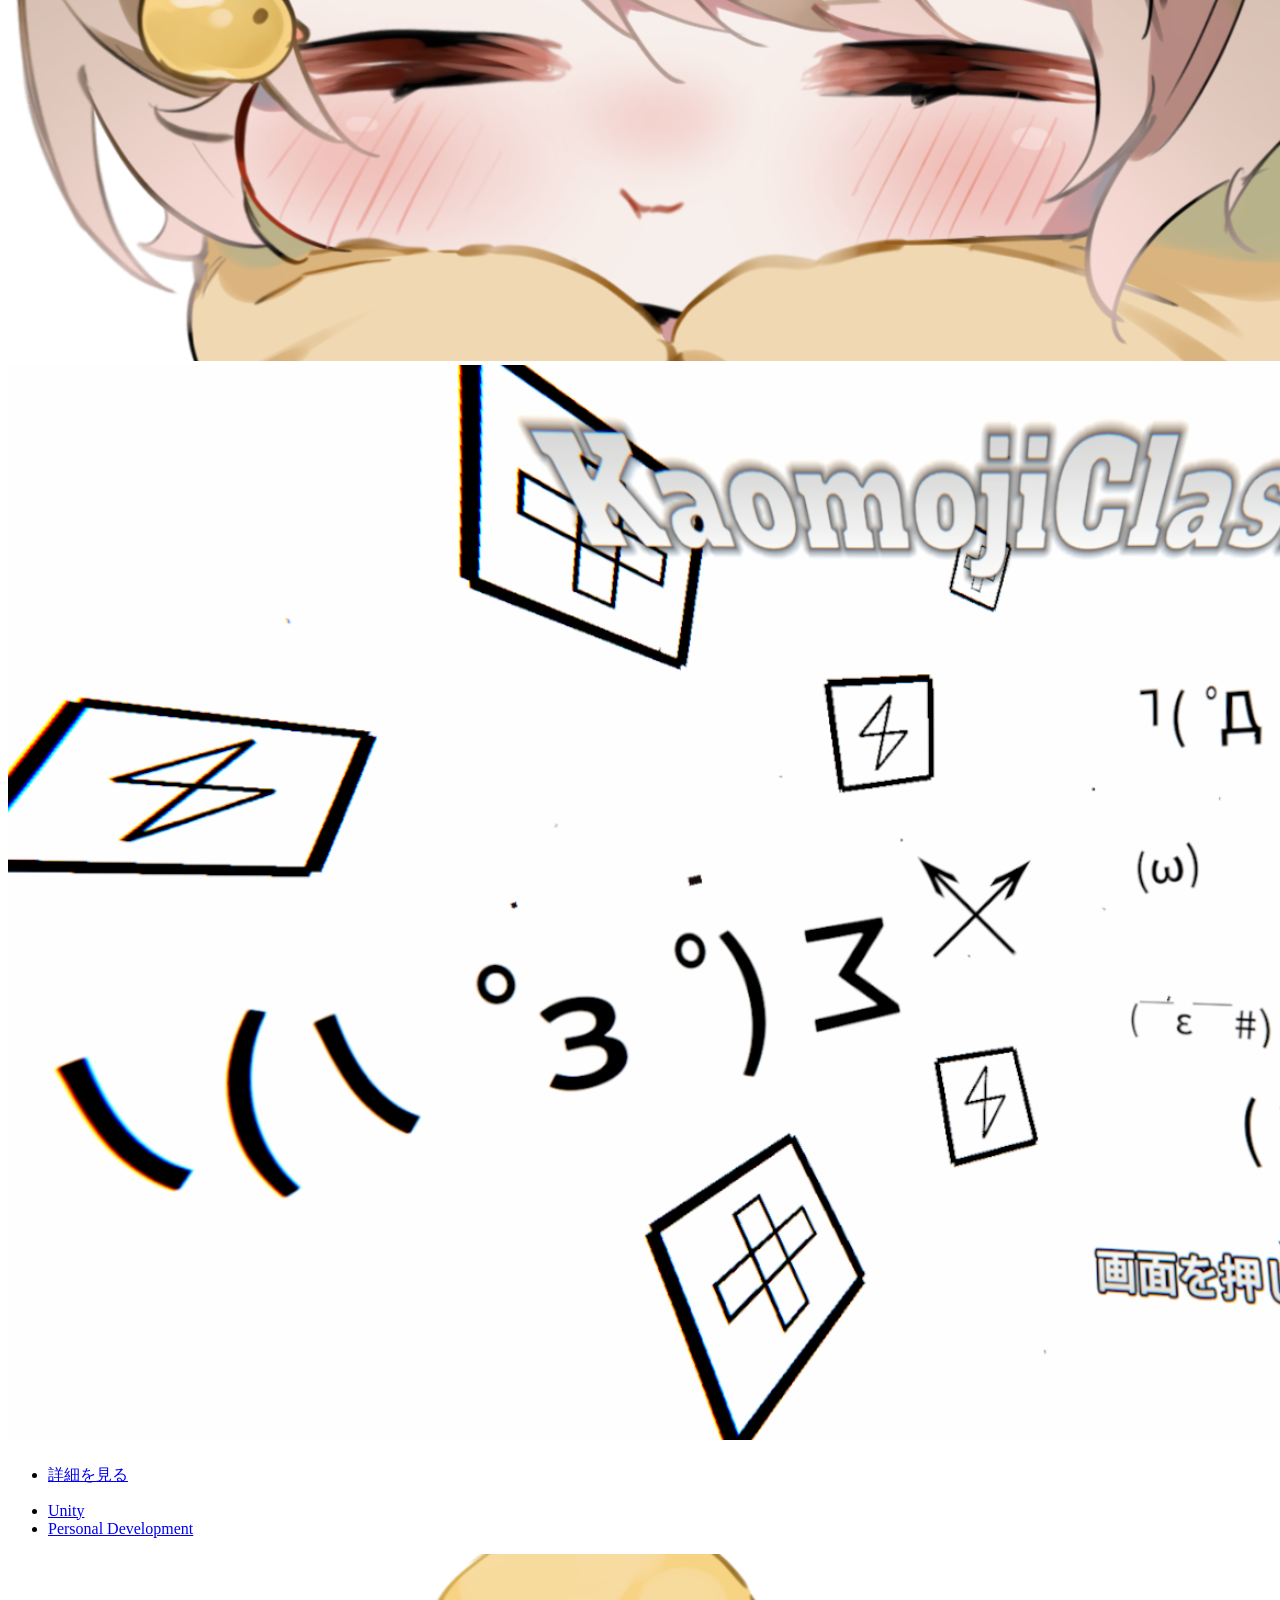
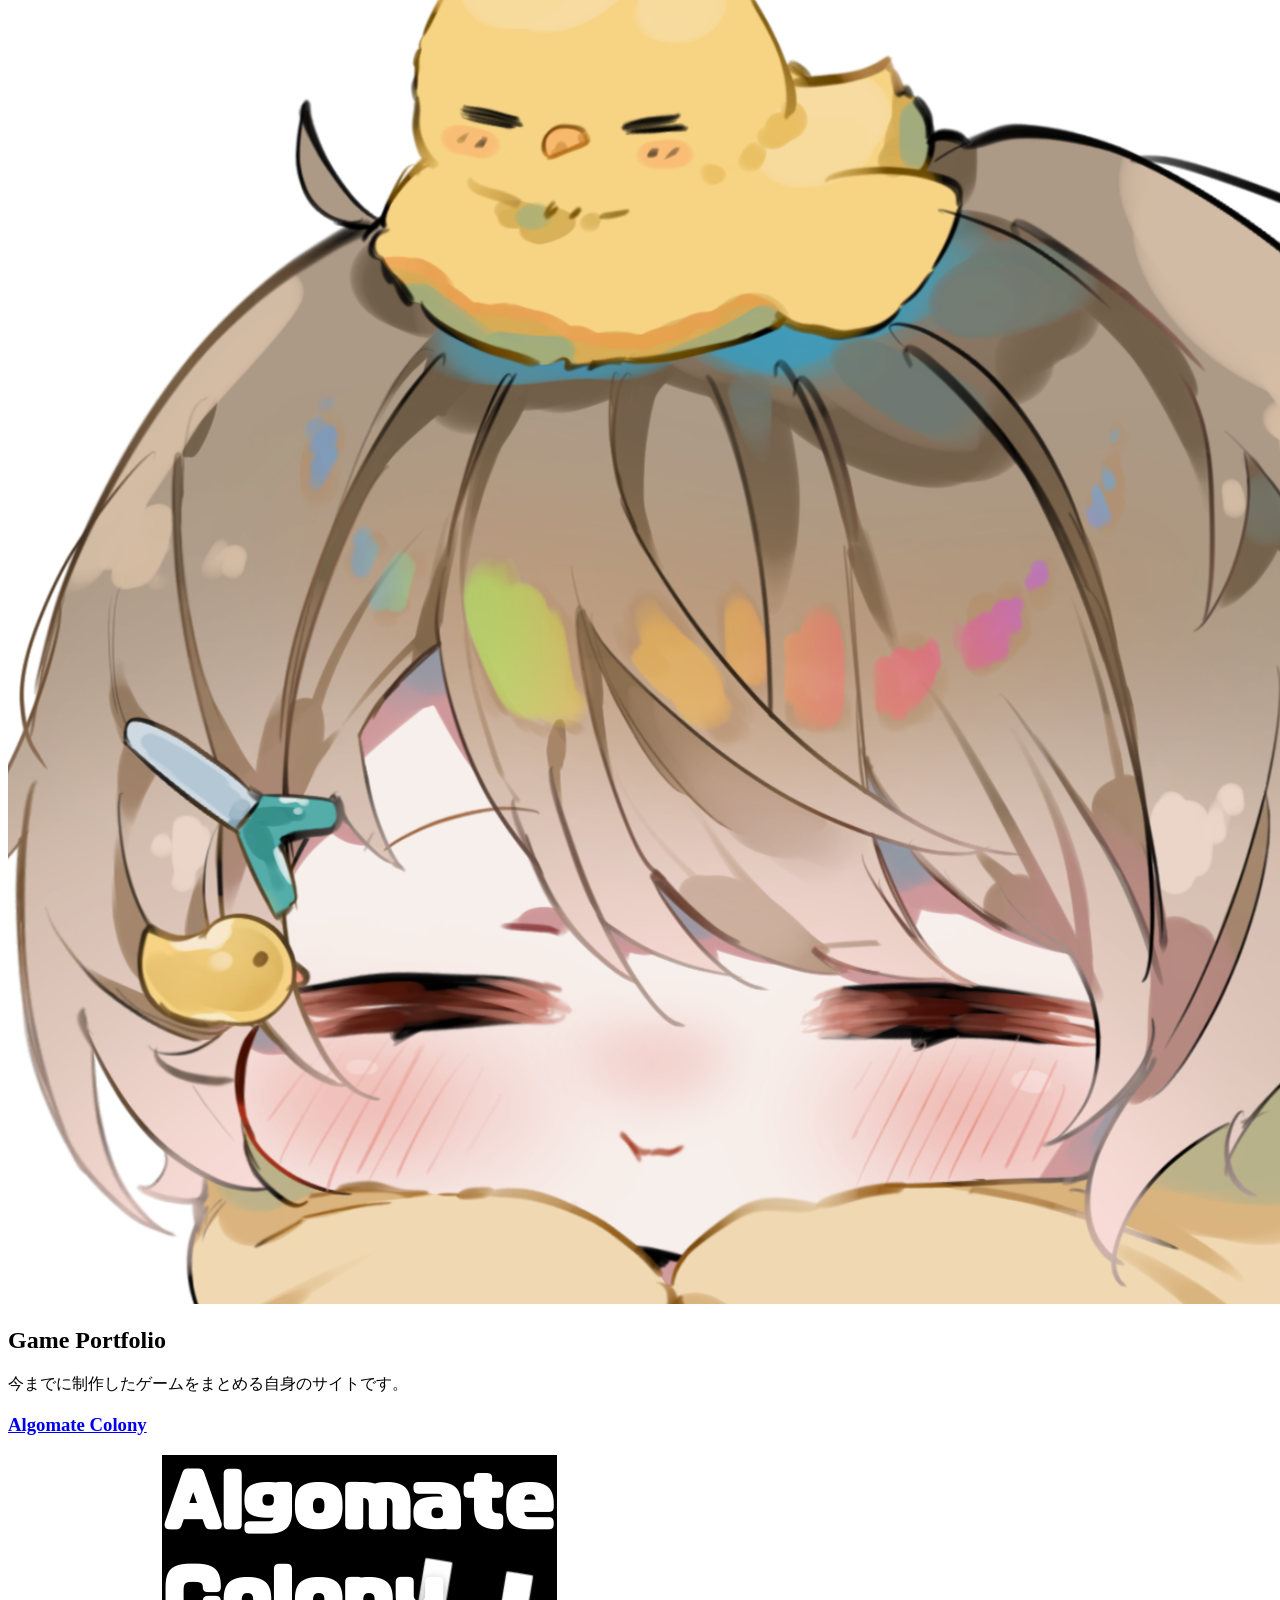
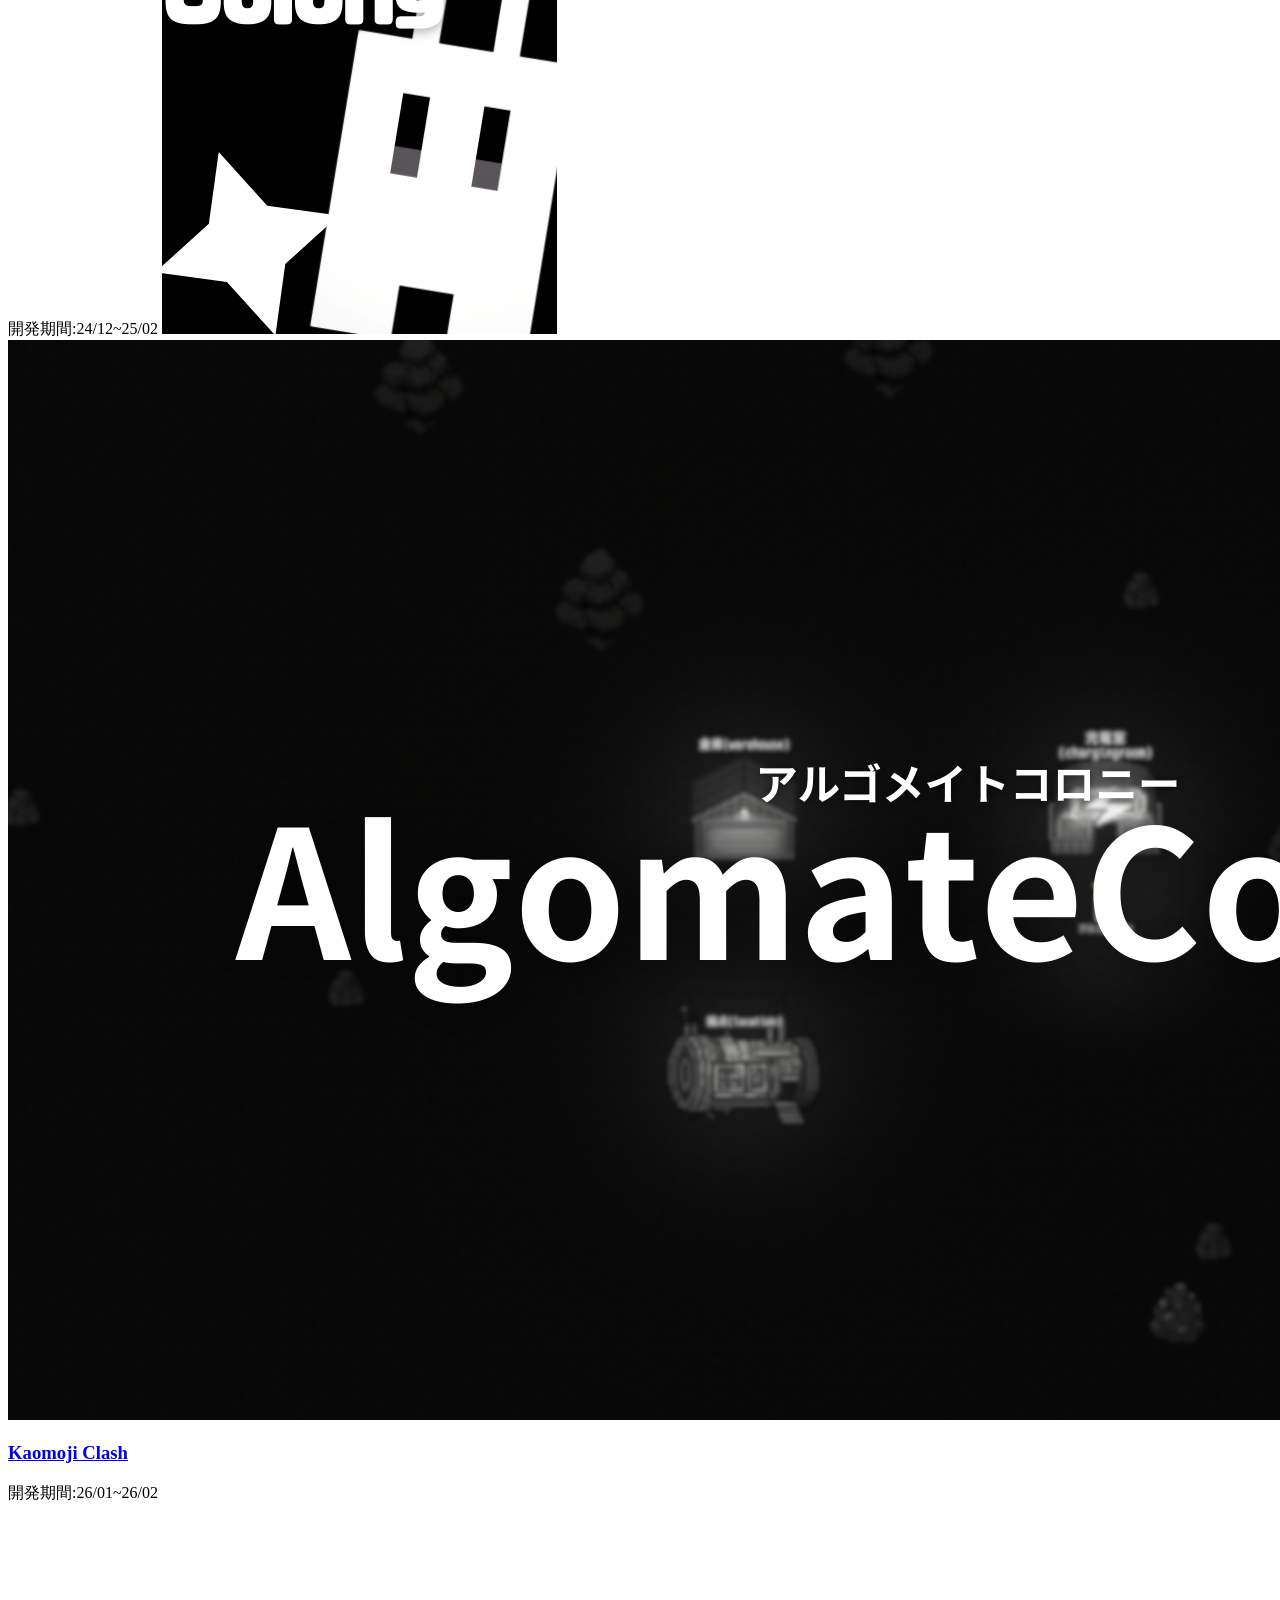
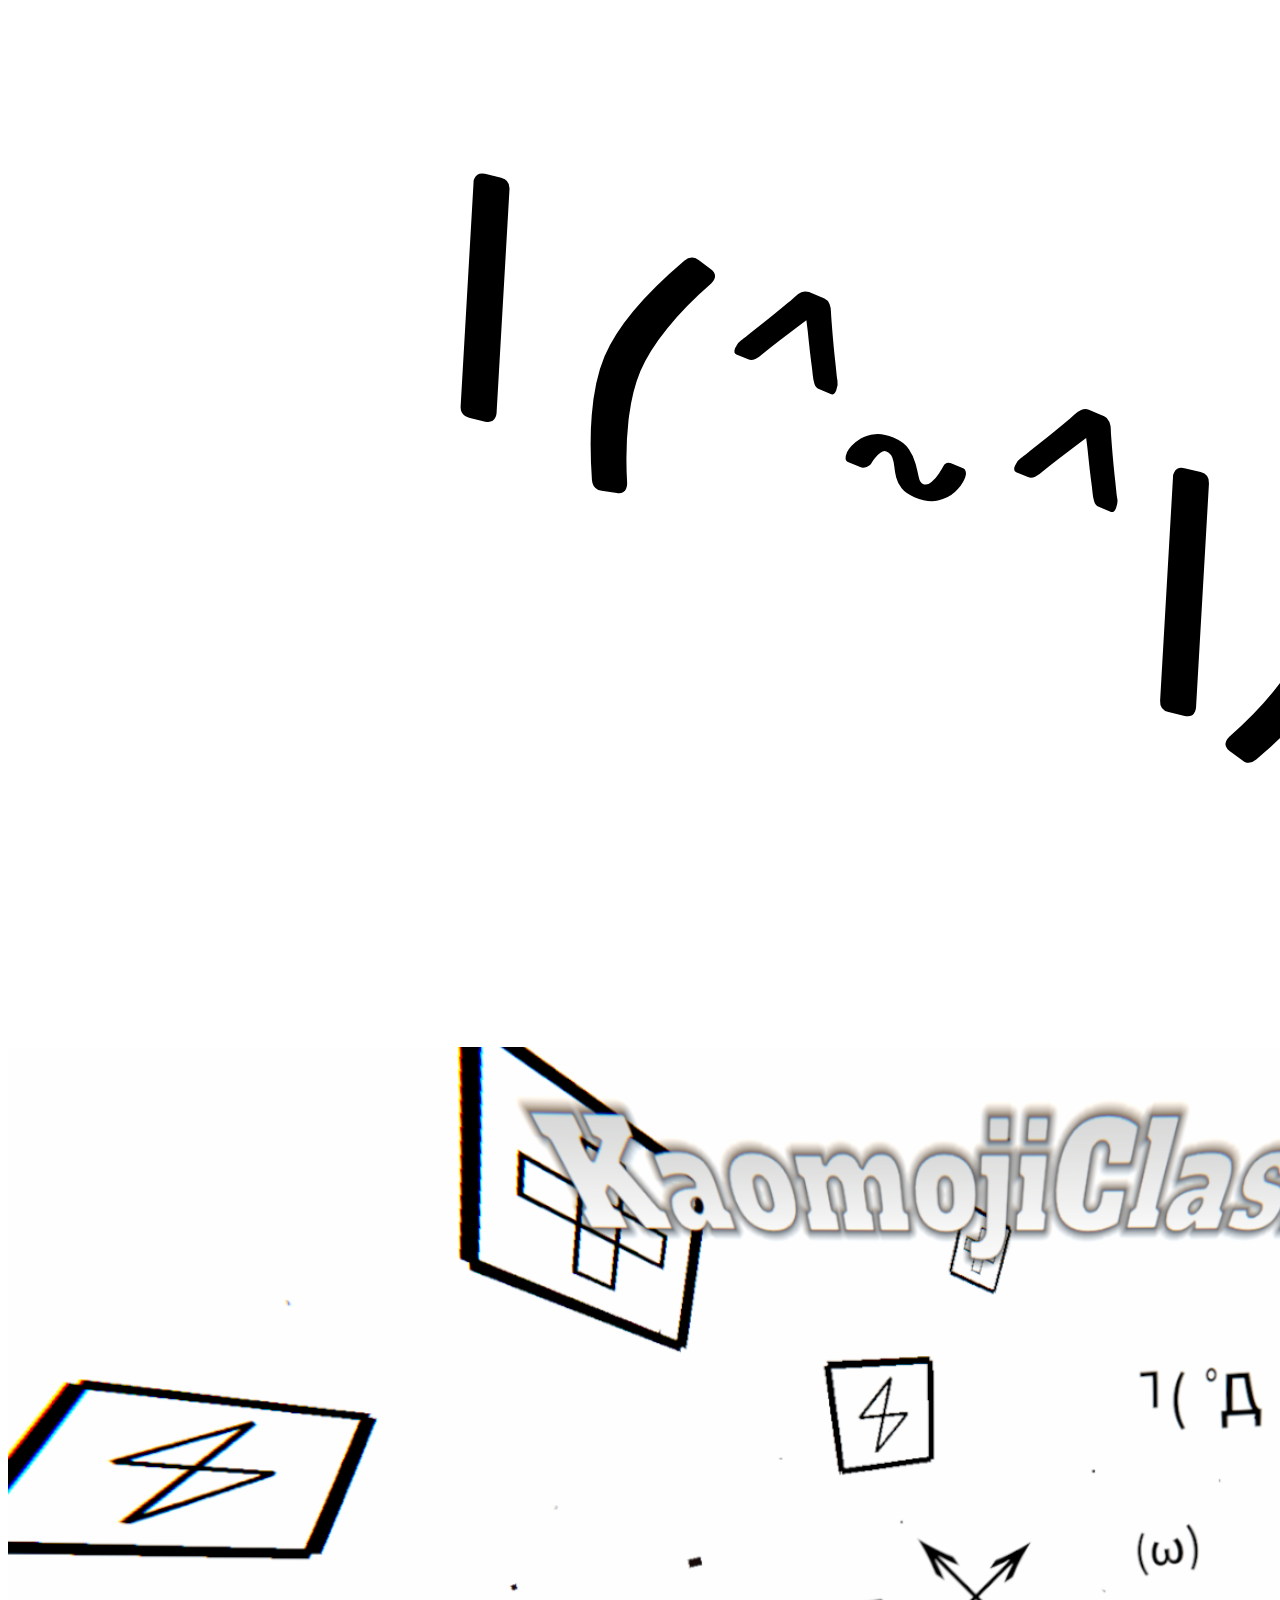
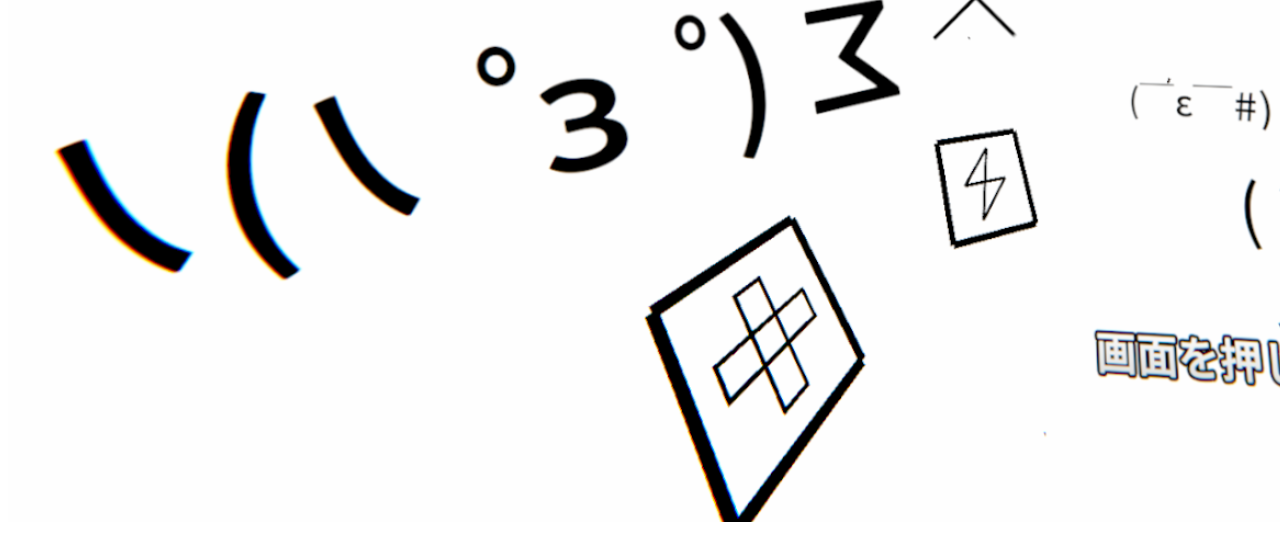
==== commit 57a4423b: "コンフリクトがあったので解消" ====
--- a/index.html
+++ b/index.html
@@ -1,139 +1,3 @@
-<<<<<<< HEAD
-<!DOCTYPE HTML>
-<!--
-	Future Imperfect by HTML5 UP
-	html5up.net | @ajlkn
-	Free for personal and commercial use under the CCA 3.0 license (html5up.net/license)
--->
-<html>
-
-<head>
-	<meta charset="utf-8" />
-	<meta name="viewport" content="width=device-width, initial-scale=1, user-scalable=no" />
-	<link rel="stylesheet" href="assets/css/main.css" />
-</head>
-
-<body class="is-preload">
-
-	<!-- Wrapper -->
-	<div id="wrapper">
-		<!-- Main -->
-		<div id="main">
-
-			<!-- Post -->
-			<article class="post">
-				<header>
-					<div class="title">
-						<div class="project-genres">
-							<p class="project-genre">コマンド入力</p>
-							<p class="project-genre">拠点運営シミュレーション</p>
-						</div>
-						<h2><a href="single.html?post=algomate">Algomate Colony</a></h2>
-						<p>プレイヤーはエンジニア兼開拓者となり、ロボット「アルゴメイト」に命令を与え行動させ、拠点を発展・防衛する</p>
-					</div>
-					<div class="meta">
-						<h3>開発メンバー</h3>
-						<a href="#" class="author"><span class="name">プログラマー 清水日向多</span><img src="images/Hiyoko_icon.png"
-								alt="" /></a>
-						<a href="#" class="author"><span class="name">デザイナー</span><img
-								src="images/character_jujin_usagi_child_man_white.png" alt="" /></a>
-					</div>
-				</header>
-				<a href="single.html?post=algomate" class="image featured"><img src="images/AlgomateColony_Thumbnail.png"
-						alt="" /></a>
-				<footer>
-					<ul class="actions">
-						<li><a href="single.html?post=algomate" class="button large">詳細を見る</a></li>
-					</ul>
-					<ul class="stats">
-						<li><a href="#">Unity</a></li>
-						<li><a href="#">Team Development</a></li>
-					</ul>
-				</footer>
-			</article>
-
-			<article class="post">
-				<header>
-					<div class="title">
-						<div class="project-genres">
-							<p class="project-genre">顔文字</p>
-							<p class="project-genre">ビルド</p>
-							<p class="project-genre">アクション</p>
-						</div>
-						<h2><a href="single.html?post=kaomoji">Kaomoji Clash</a></h2>
-						<p>プレイヤーや顔文字を組み立て、自分だけの顔文字で世界を制覇することを目標に他の顔文字と激突し戦っていきます。
-							戦闘エリアでは移動速度UPや回復ができるアイテムなどを設置することができ、ただただ激突するのではなく、このアイテムにより戦略性もあります。
-							最後まで生き残った顔文字が殿堂入りを果たす。</p>
-					</div>
-					<div class="meta">
-						<h3>開発メンバー</h3>
-						<a href="#" class="author"><span class="name">全般 清水日向多</span><img src="images/Hiyoko_icon.png"
-								alt="" /></a>
-					</div>
-				</header>
-				<a href="single.html?post=kaomoji" class="image featured"><img src="images/KaomojiClash_Thumbnail.png"
-						alt="" /></a>
-				<footer>
-					<ul class="actions">
-						<li><a href="single.html?post=kaomoji" class="button large">詳細を見る</a></li>
-					</ul>
-					<ul class="stats">
-						<li><a href="#">Unity</a></li>
-						<li><a href="#">Personal Development</a></li>
-					</ul>
-				</footer>
-			</article>
-		</div>
-
-		<!-- Sidebar -->
-		<section id="sidebar">
-
-			<!-- Intro -->
-			<section id="intro">
-				<a href="#" class="logo"><img src="images/Hiyoko_icon.png" alt="" /></a>
-				<header>
-					<h2>Game Portfolio</h2>
-					<p>今までに制作したゲームをまとめる自身のサイトです。</p>
-				</header>
-			</section>
-
-			<!-- Mini Posts -->
-			<section>
-				<div class="mini-posts">
-
-					<!-- Mini Post -->
-					<article class="mini-post">
-						<header>
-							<h3><a href="single.html?post=algomate">Algomate Colony</a></h3>
-							<time class="published" datetime="2024-12-1">開発期間:24/12~25/02</time>
-							<a href="#" class="author"><img src="images/AlgomateColony_Logo.png" alt="" /></a>
-						</header>
-						<a href="single.html?post=algomate" class="image"><img src="images/AlgomateColony_Thumbnail.png" alt="" /></a>
-					</article>
-
-					<article class="mini-post">
-						<header>
-							<h3><a href="single.html?post=kaomoji">Kaomoji Clash</a></h3>
-							<time class="published" datetime="2026-02-1">開発期間:26/01~26/02</time>
-							<a href="#" class="author"><img src="images/KaomojiClash_Logo.png" alt="" /></a>
-						</header>
-						<a href="single.html?post=kaomoji" class="image"><img src="images/KaomojiClash_Thumbnail.png" alt="" /></a>
-					</article>
-				</div>
-			</section>
-		</section>
-	</div>
-
-	<!-- Scripts -->
-	<script src="assets/js/jquery.min.js"></script>
-	<script src="assets/js/browser.min.js"></script>
-	<script src="assets/js/breakpoints.min.js"></script>
-	<script src="assets/js/util.js"></script>
-	<script src="assets/js/main.js"></script>
-
-</body>
-
-=======
 <!DOCTYPE HTML>
 <!--
 	Future Imperfect by HTML5 UP
@@ -268,5 +132,4 @@
 
 </body>
 
->>>>>>> 8c3233d (git init)
 </html>
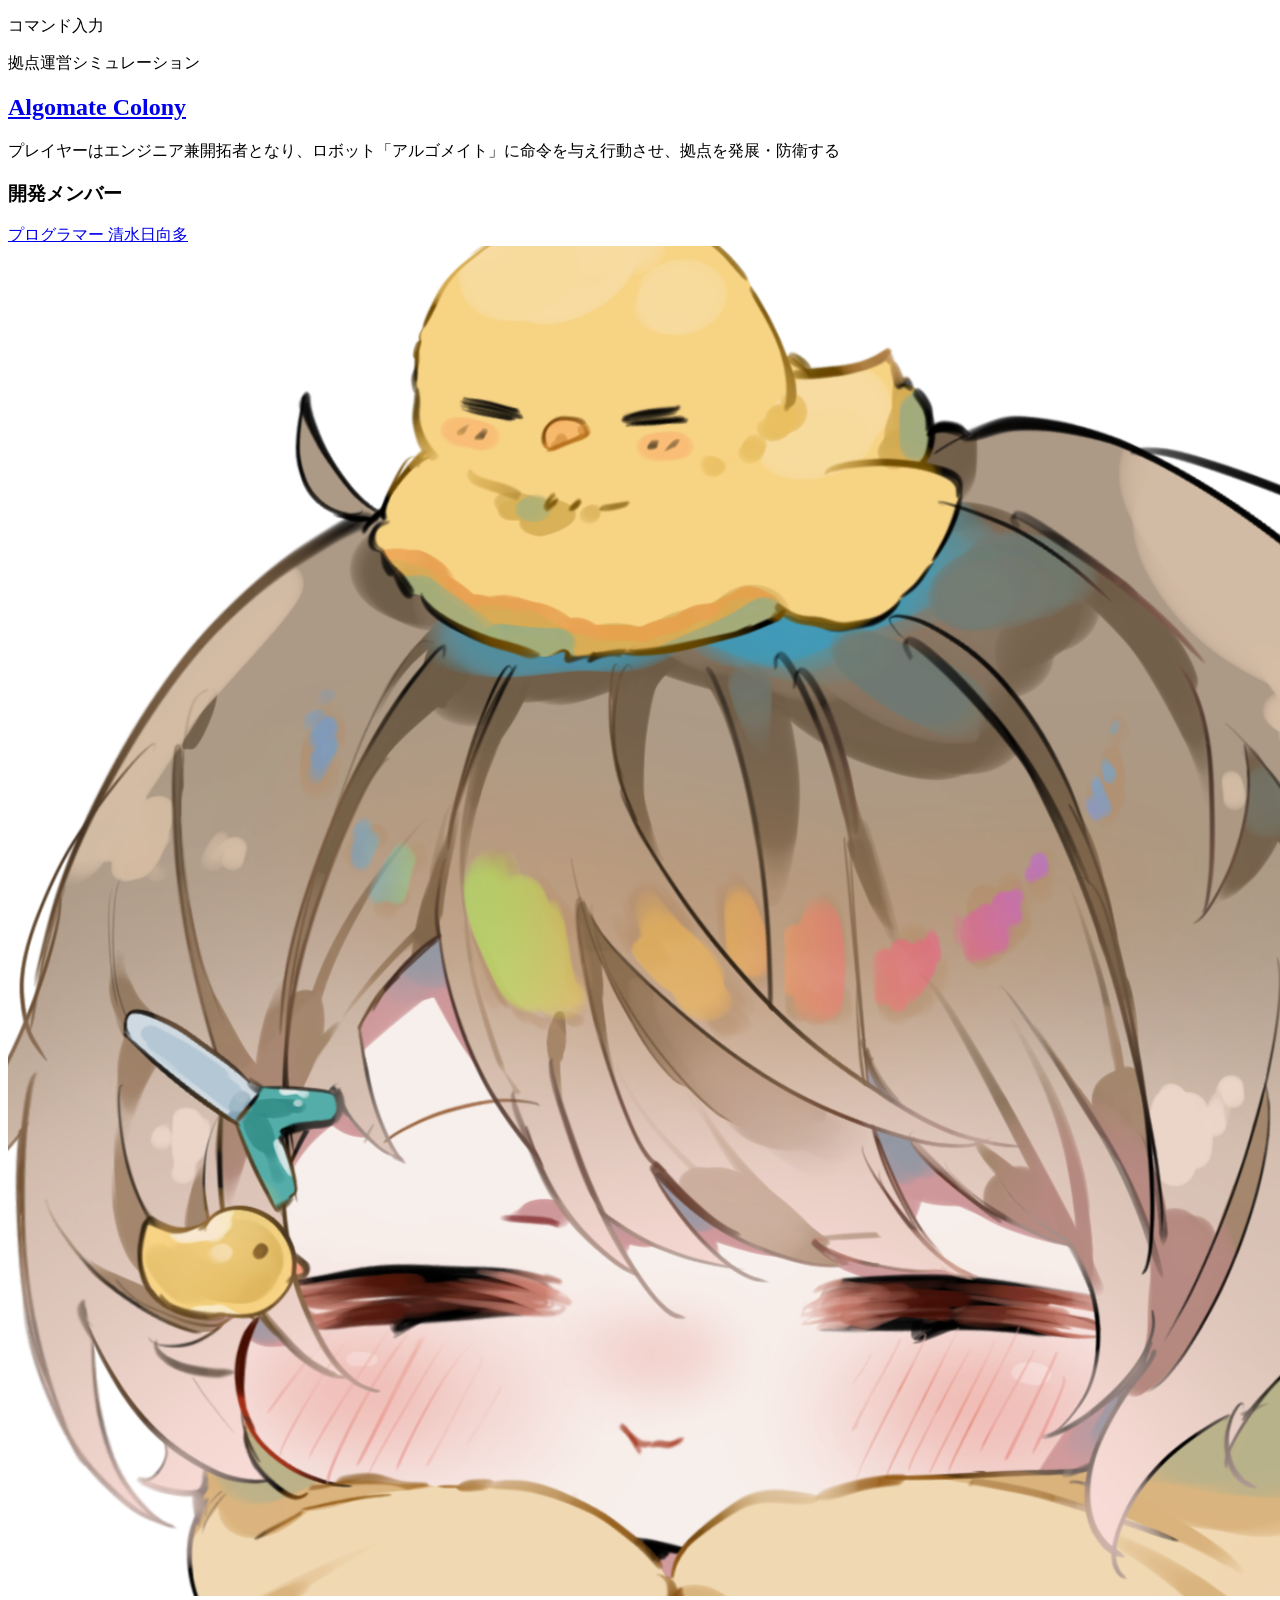
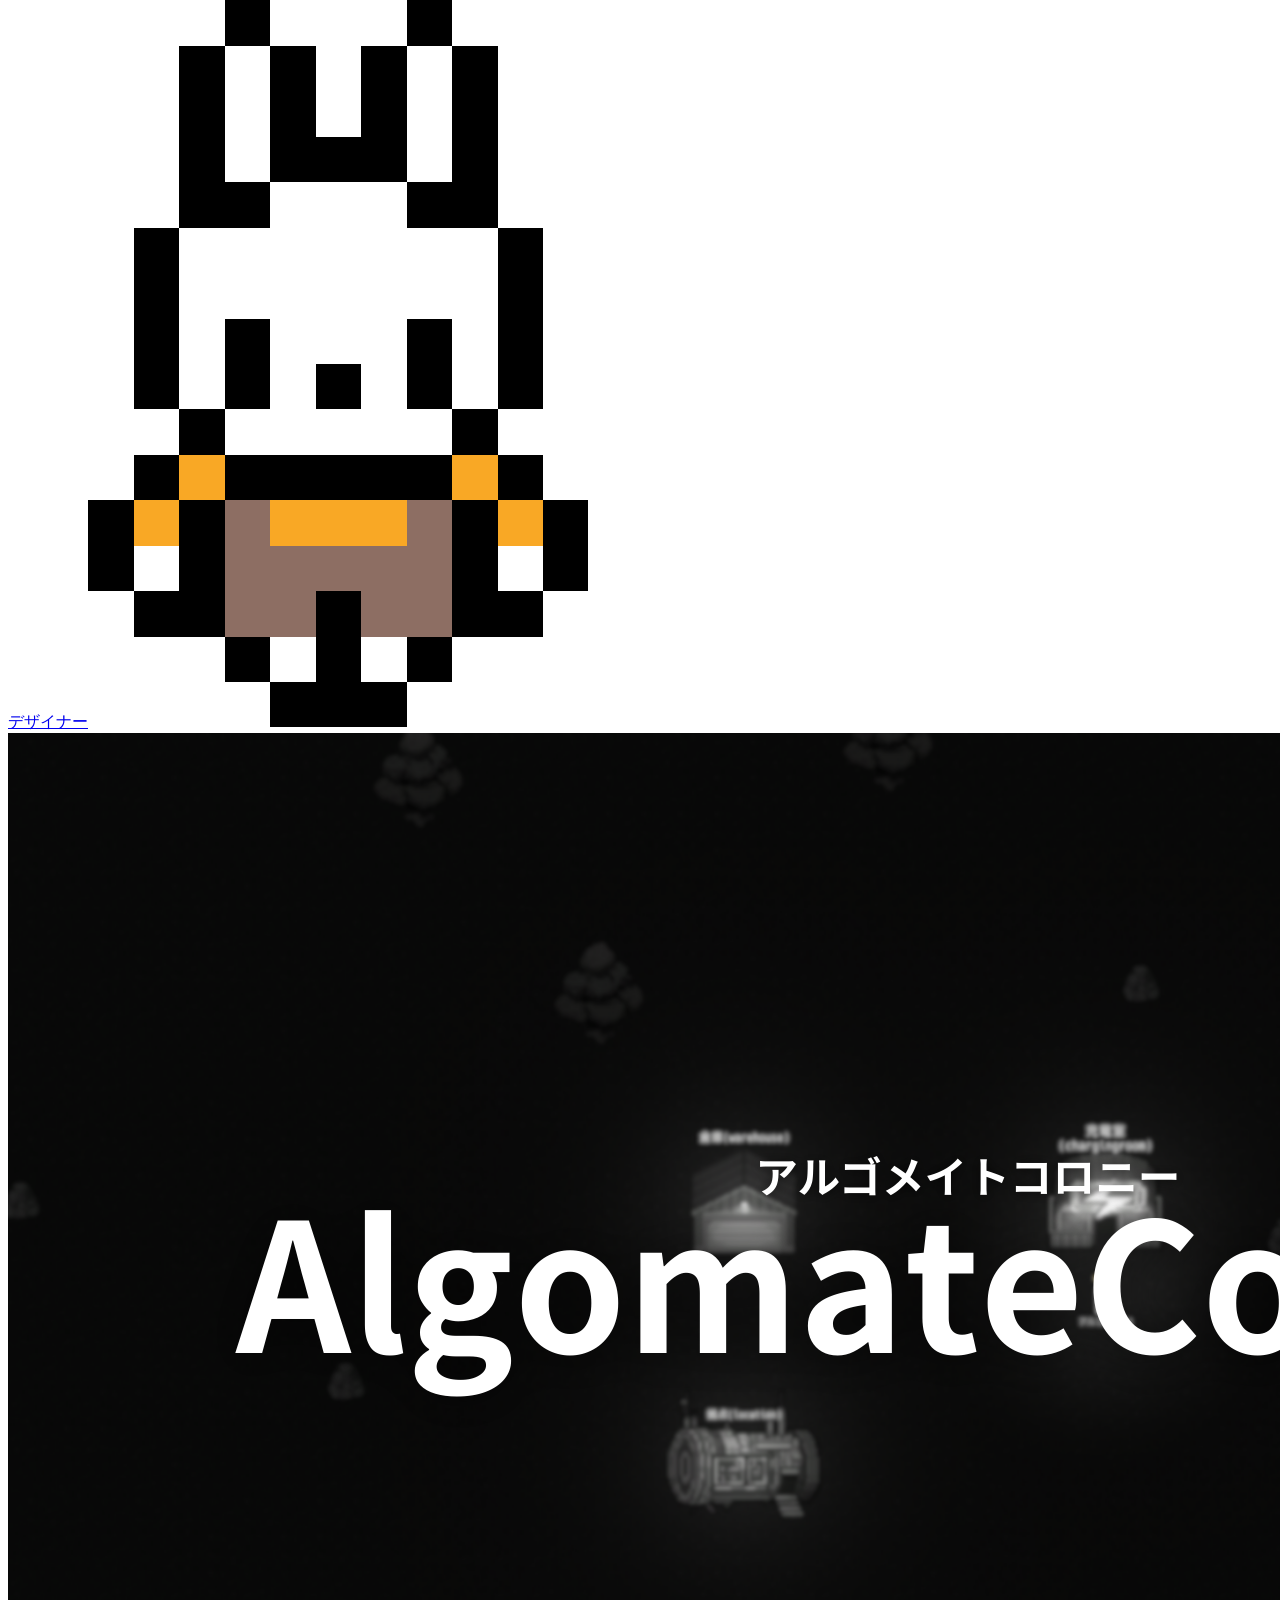
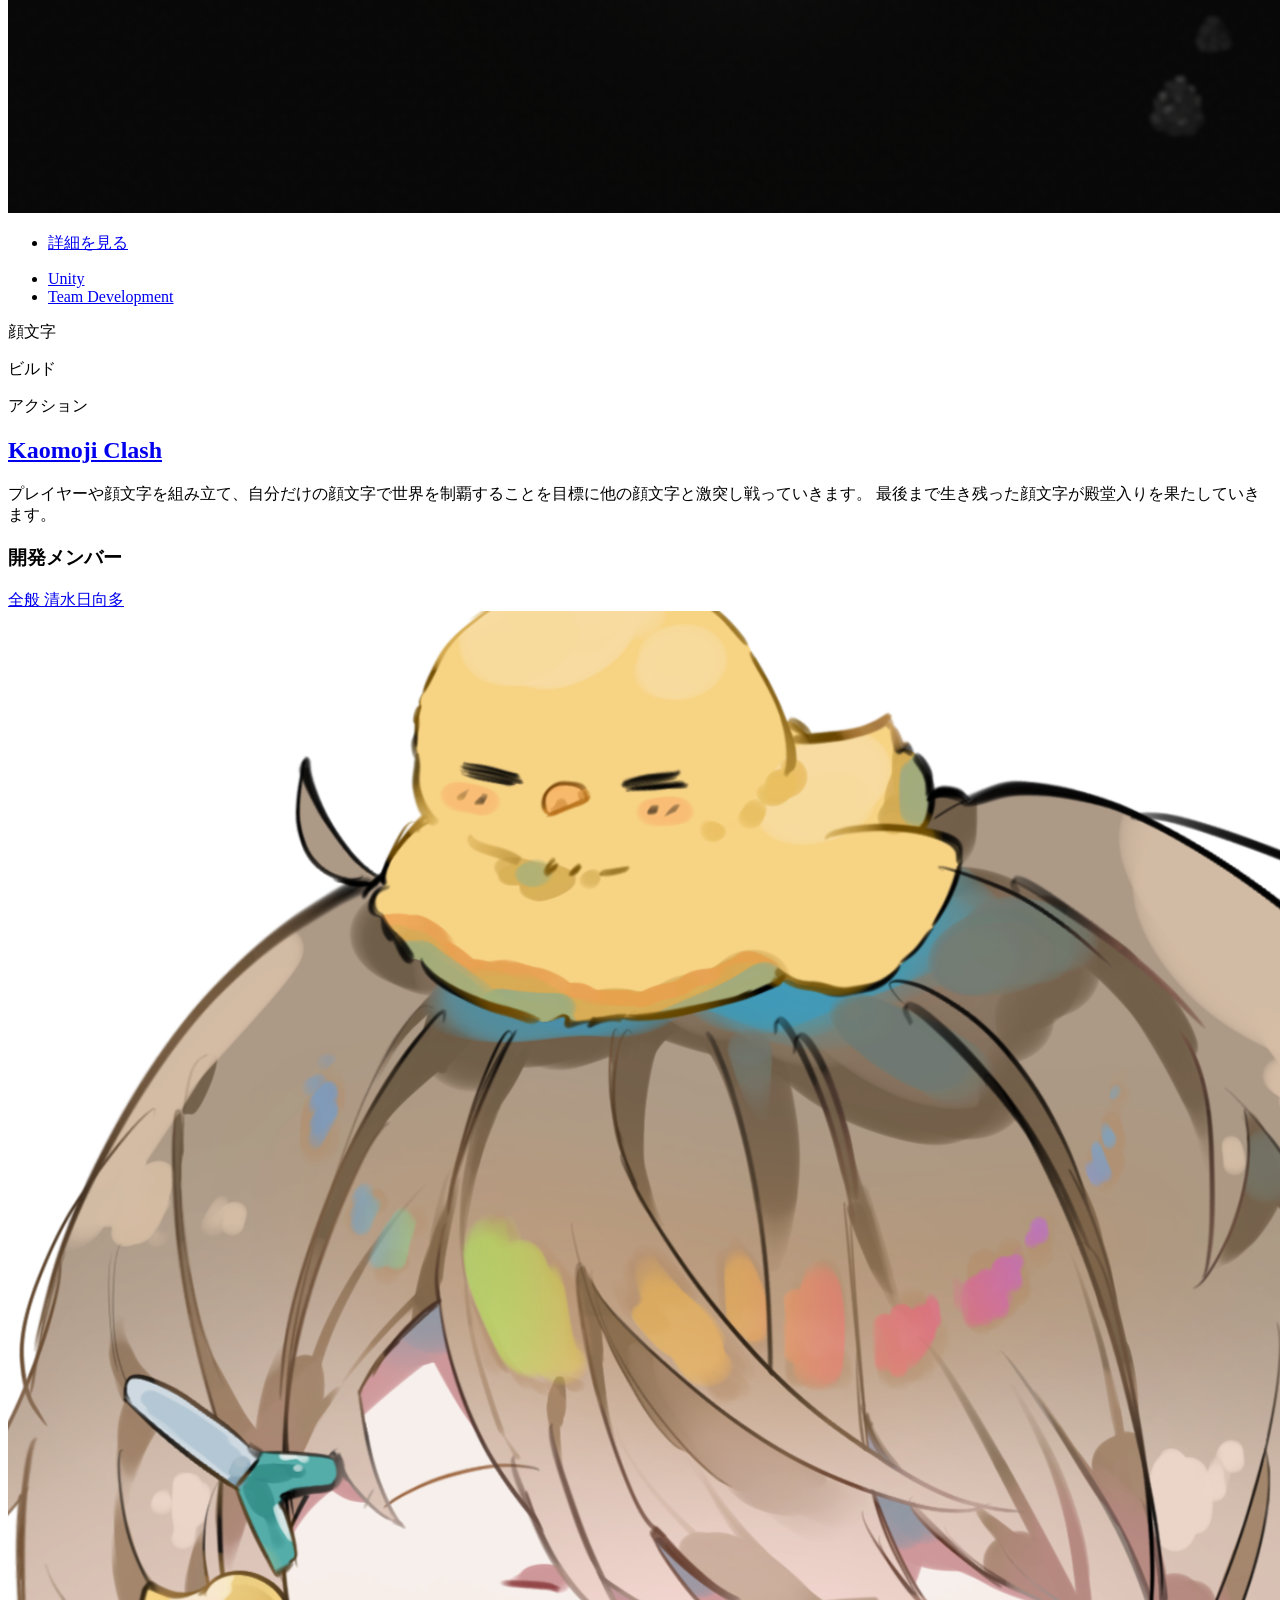
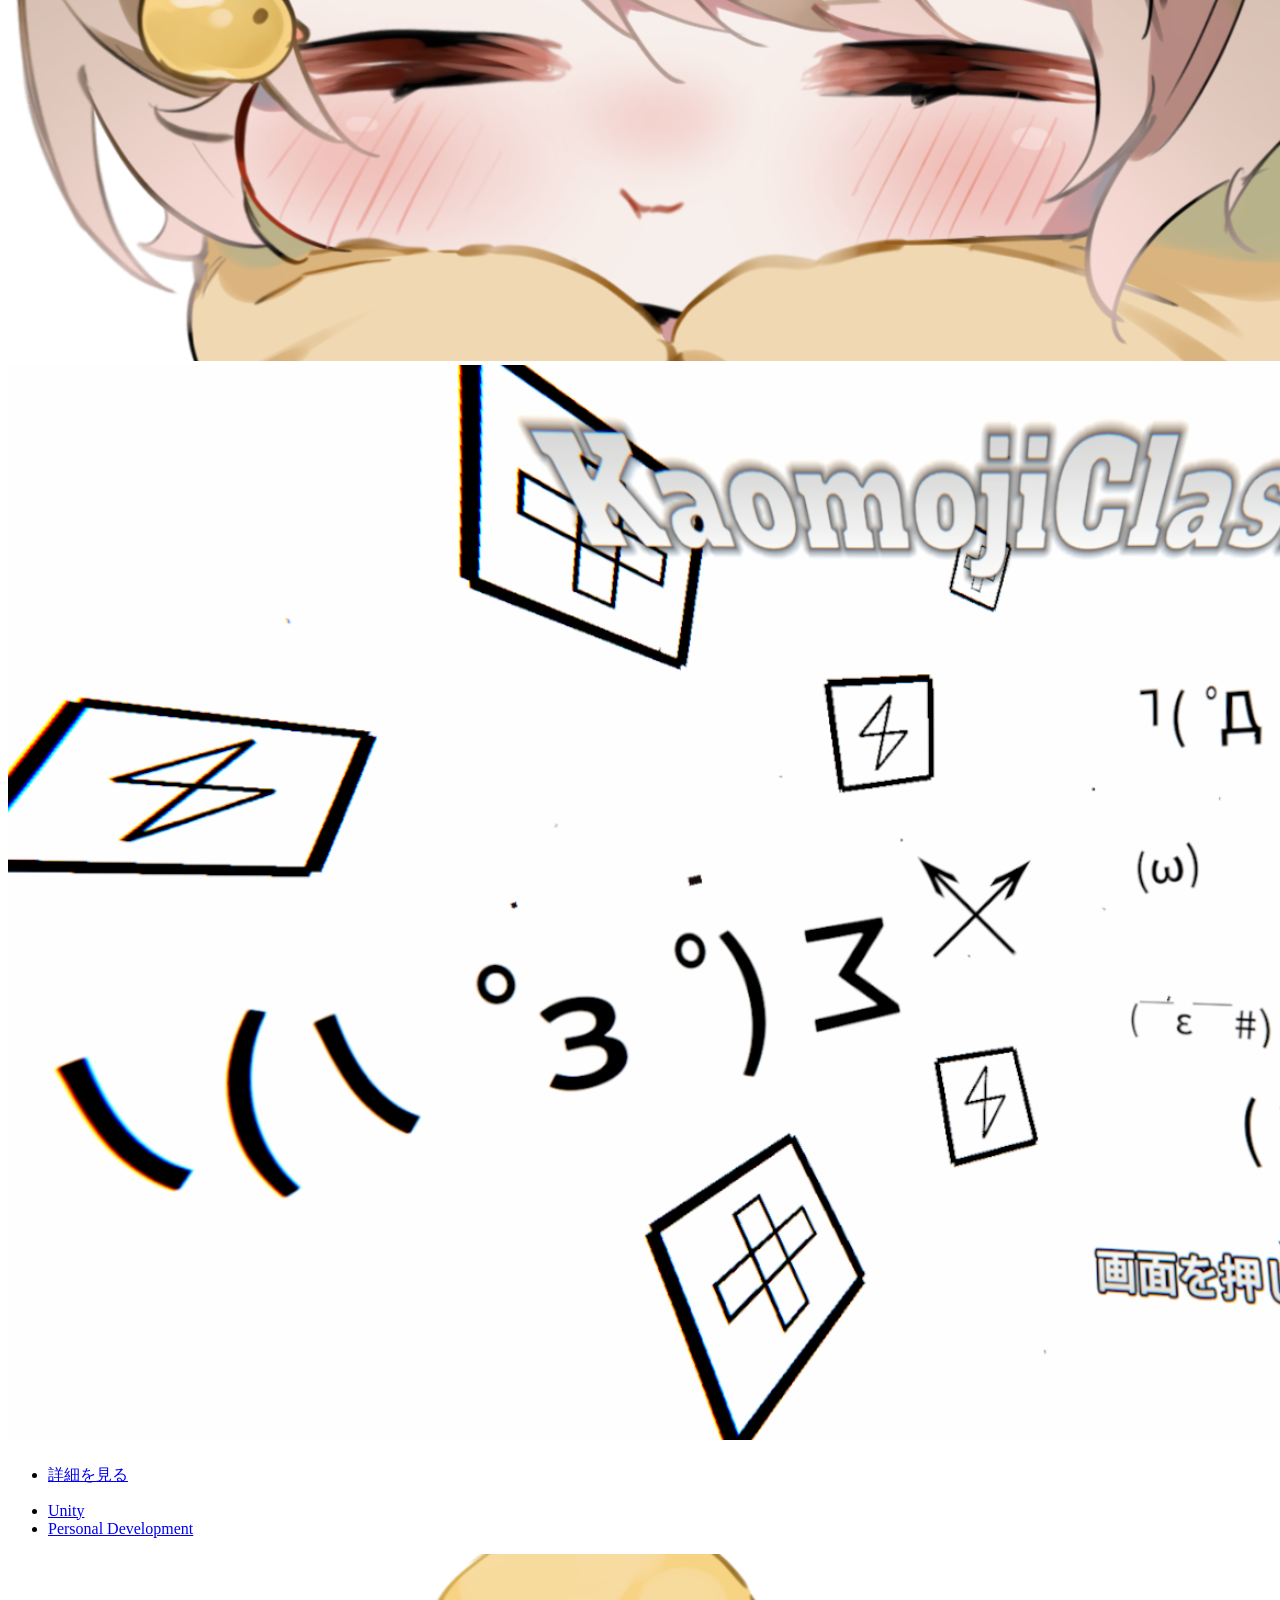
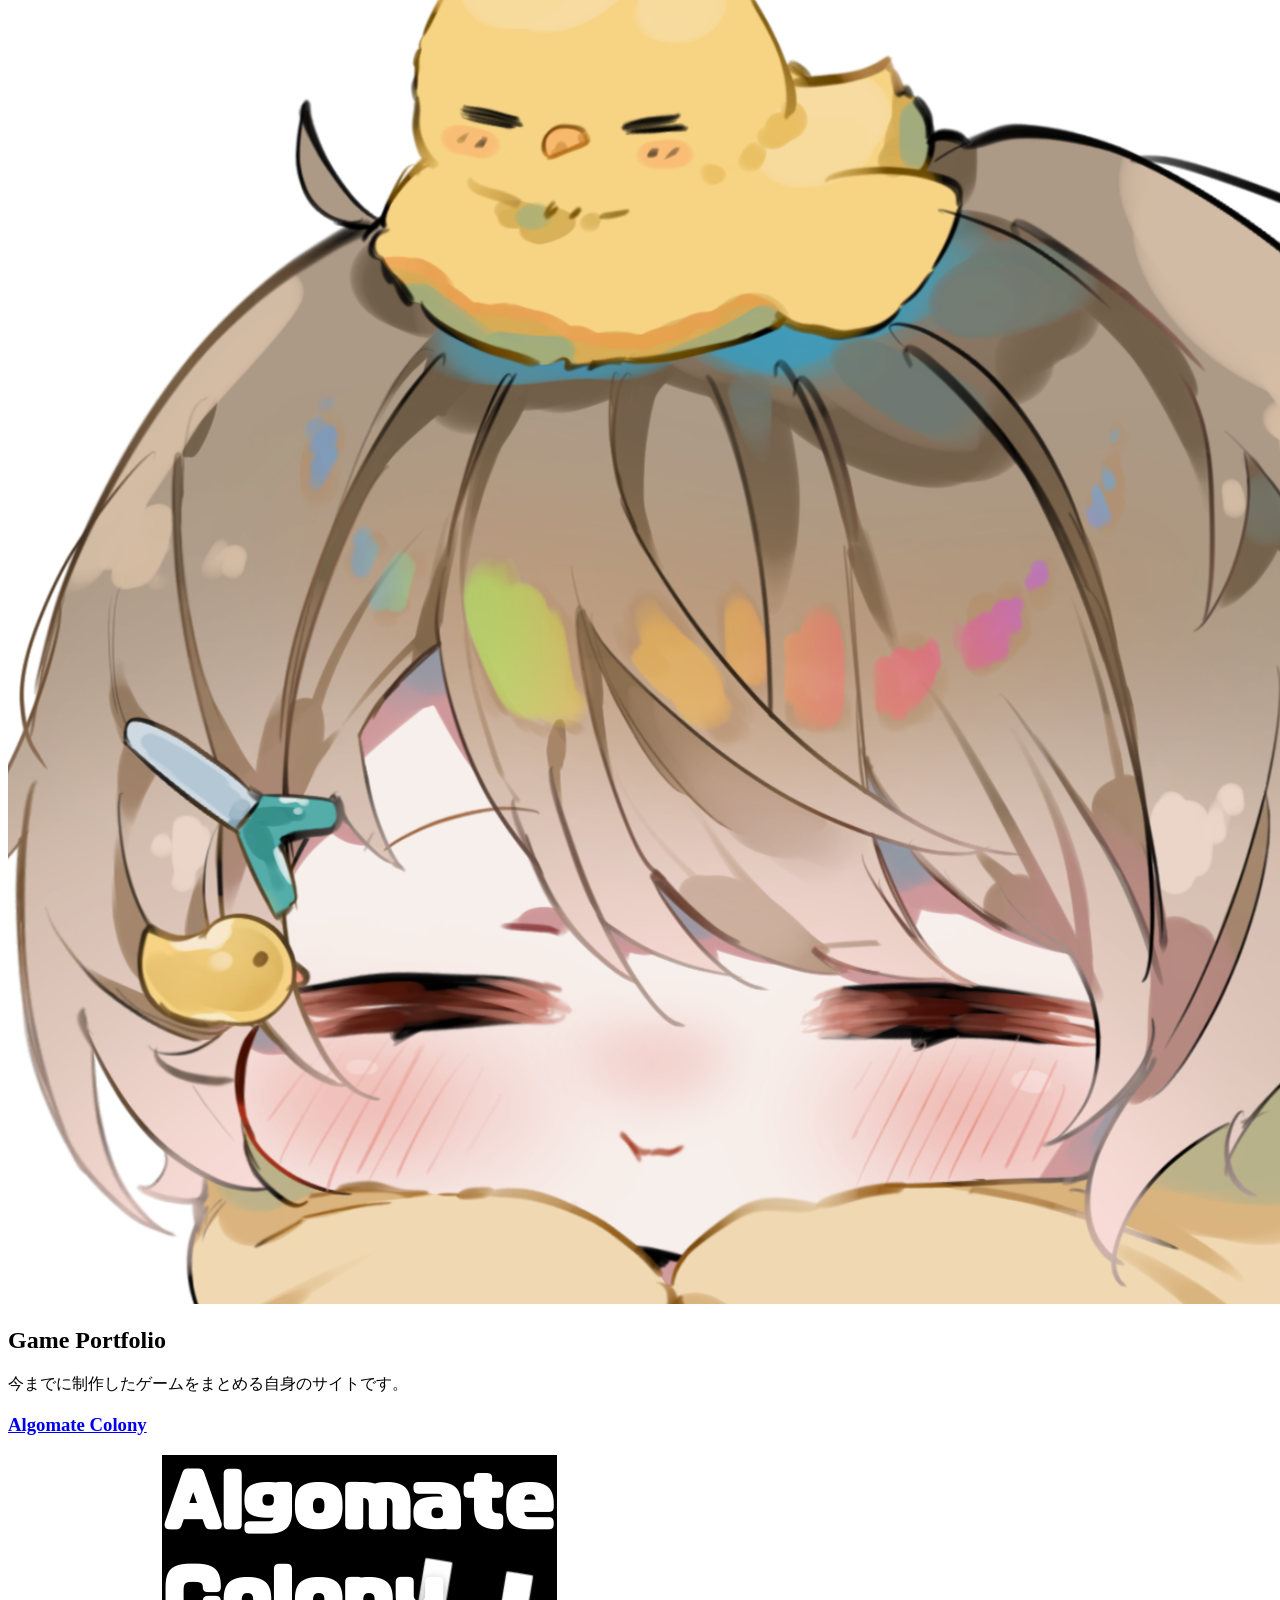
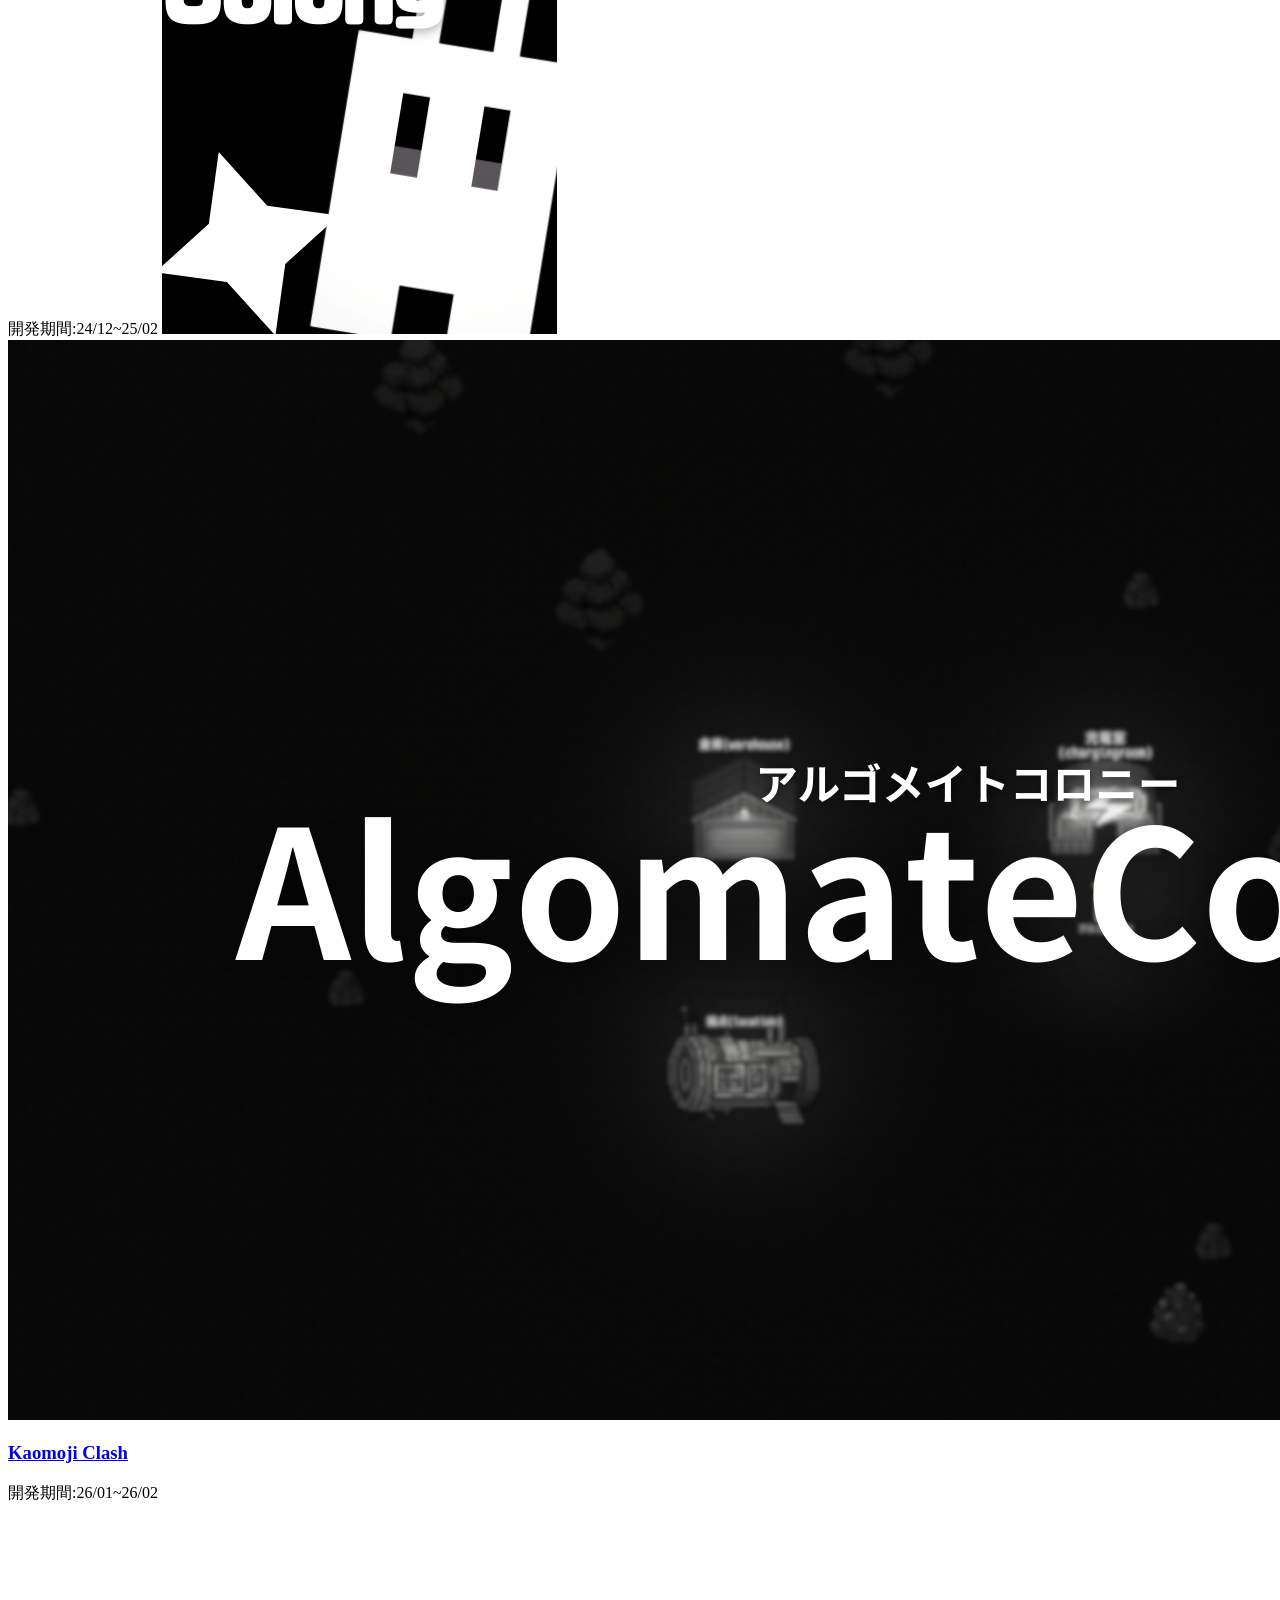
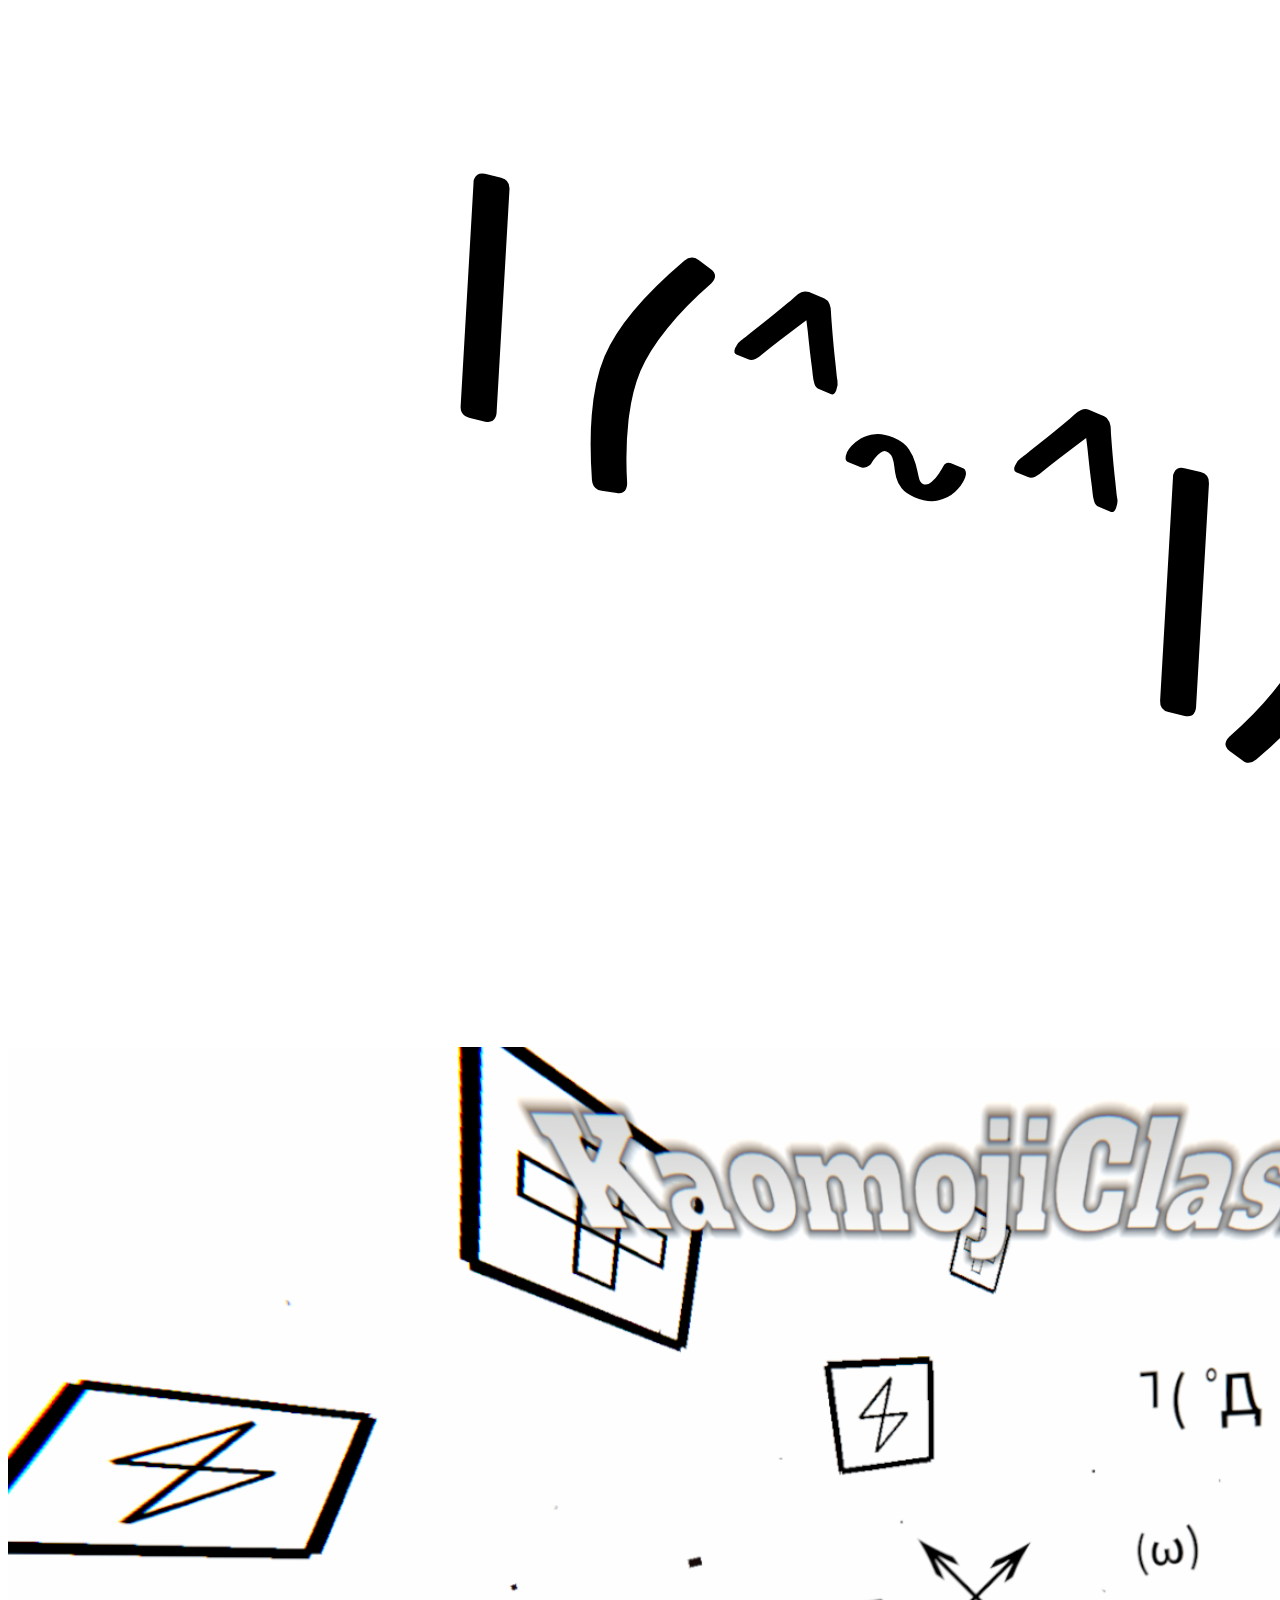
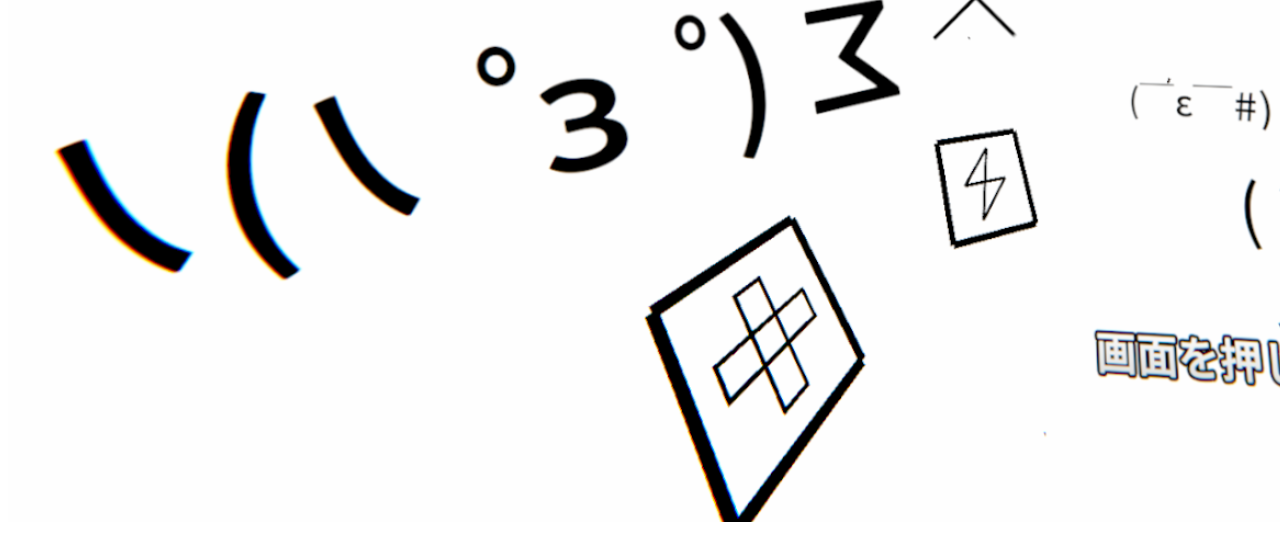
==== commit 694d31dc: "KaomojiClashのコメント変更" ====
--- a/index.html
+++ b/index.html
@@ -61,8 +61,7 @@
 						</div>
 						<h2><a href="single.html?post=kaomoji">Kaomoji Clash</a></h2>
 						<p>プレイヤーや顔文字を組み立て、自分だけの顔文字で世界を制覇することを目標に他の顔文字と激突し戦っていきます。
-							戦闘エリアでは移動速度UPや回復ができるアイテムなどを設置することができ、ただただ激突するのではなく、このアイテムにより戦略性もあります。
-							最後まで生き残った顔文字が殿堂入りを果たす。</p>
+							最後まで生き残った顔文字が殿堂入りを果たしていきます。</p>
 					</div>
 					<div class="meta">
 						<h3>開発メンバー</h3>
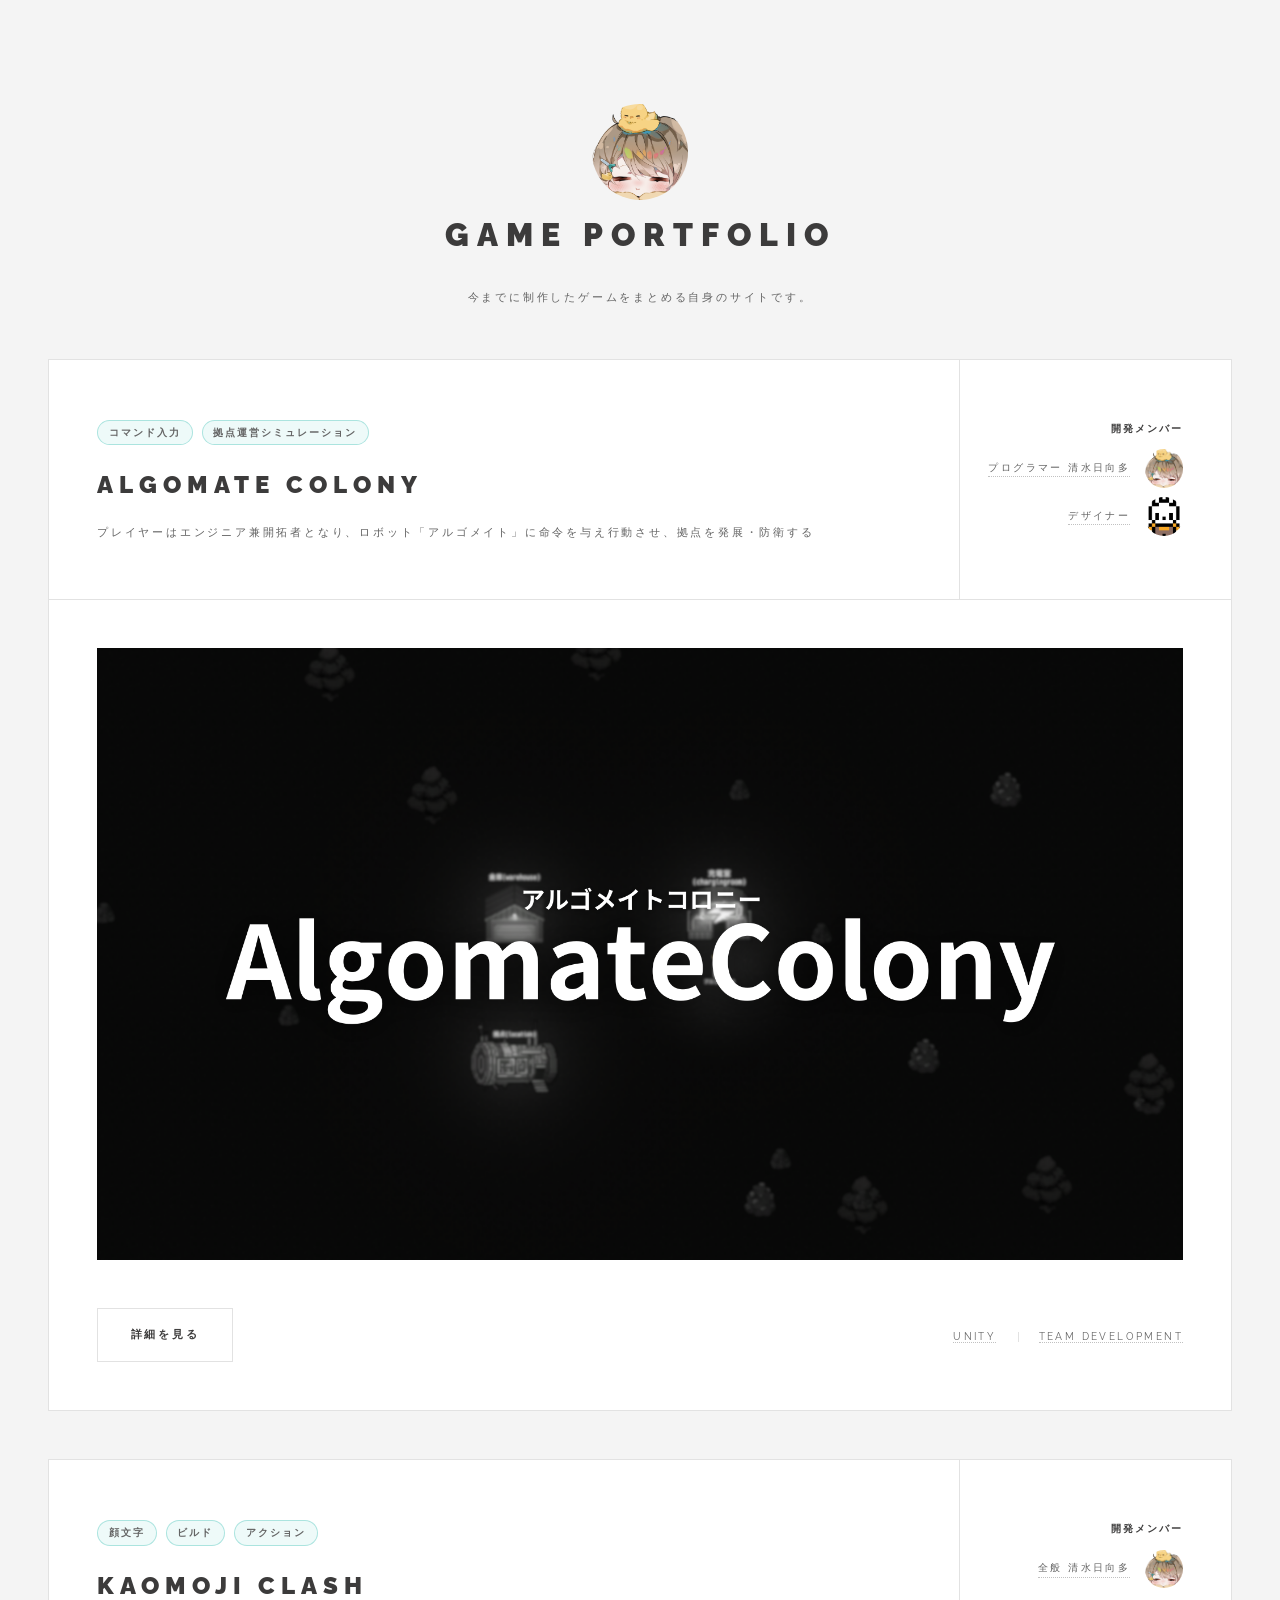
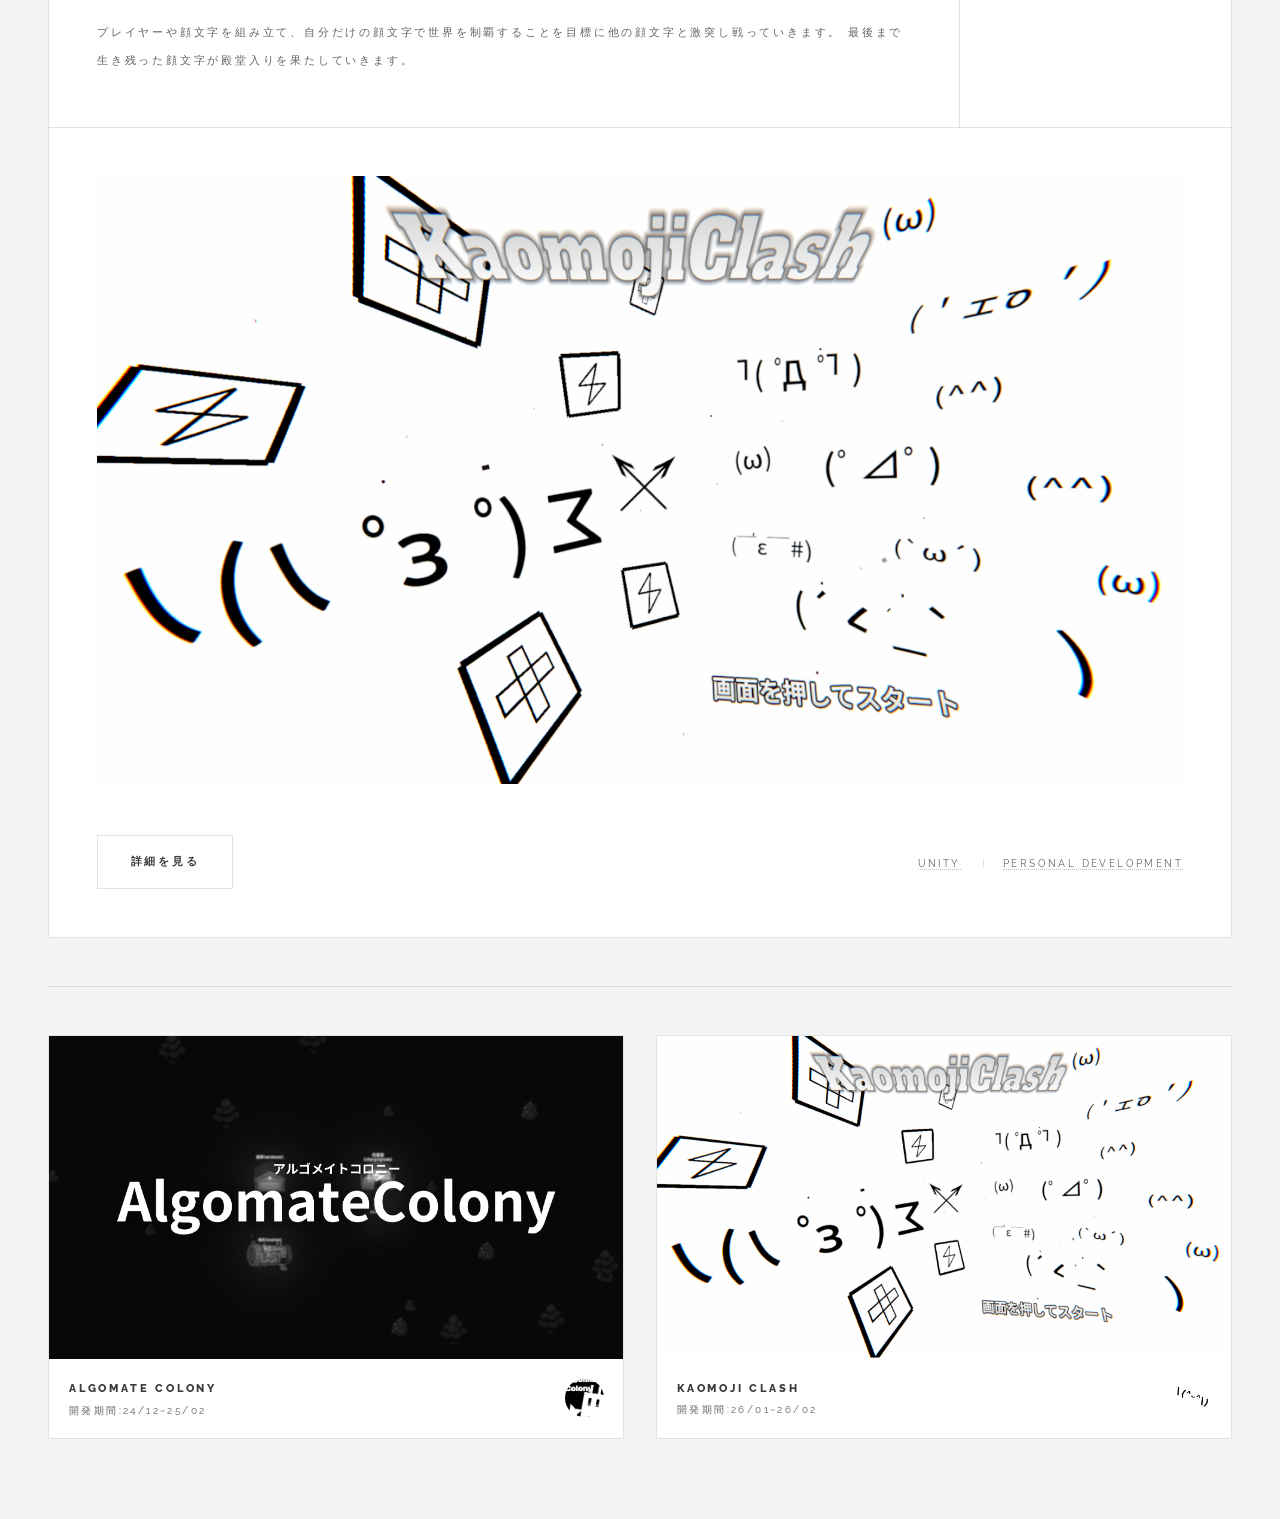
==== commit dfa2930e: "コンフリクト除去" ====
--- a/index.html
+++ b/index.html
@@ -32,14 +32,14 @@
 					</div>
 					<div class="meta">
 						<h3>開発メンバー</h3>
-						<a href="#" class="author"><span class="name">プログラマー 清水日向多</span><img src="images/Hiyoko_icon.png"
-								alt="" /></a>
+						<a href="#" class="author"><span class="name">プログラマー 清水日向多</span><img
+								src="images/Hiyoko_icon.png" alt="" /></a>
 						<a href="#" class="author"><span class="name">デザイナー</span><img
 								src="images/character_jujin_usagi_child_man_white.png" alt="" /></a>
 					</div>
 				</header>
-				<a href="single.html?post=algomate" class="image featured"><img src="images/AlgomateColony_Thumbnail.png"
-						alt="" /></a>
+				<a href="single.html?post=algomate" class="image featured"><img
+						src="images/AlgomateColony_Thumbnail.png" alt="" /></a>
 				<footer>
 					<ul class="actions">
 						<li><a href="single.html?post=algomate" class="button large">詳細を見る</a></li>
@@ -106,7 +106,8 @@
 							<time class="published" datetime="2024-12-1">開発期間:24/12~25/02</time>
 							<a href="#" class="author"><img src="images/AlgomateColony_Logo.png" alt="" /></a>
 						</header>
-						<a href="single.html?post=algomate" class="image"><img src="images/AlgomateColony_Thumbnail.png" alt="" /></a>
+						<a href="single.html?post=algomate" class="image"><img src="images/AlgomateColony_Thumbnail.png"
+								alt="" /></a>
 					</article>
 
 					<article class="mini-post">
@@ -115,7 +116,8 @@
 							<time class="published" datetime="2026-02-1">開発期間:26/01~26/02</time>
 							<a href="#" class="author"><img src="images/KaomojiClash_Logo.png" alt="" /></a>
 						</header>
-						<a href="single.html?post=kaomoji" class="image"><img src="images/KaomojiClash_Thumbnail.png" alt="" /></a>
+						<a href="single.html?post=kaomoji" class="image"><img src="images/KaomojiClash_Thumbnail.png"
+								alt="" /></a>
 					</article>
 				</div>
 			</section>
--- a/assets/css/main.css
+++ b/assets/css/main.css
@@ -1,4 +1,3 @@
-<<<<<<< HEAD
 ﻿/* main.css now composes modular stylesheets by responsibility. */
 @import url("modules/00-preflight.css");
 @import url("modules/10-base.css");
@@ -7,13 +6,3 @@
 @import url("modules/40-content.css");
 @import url("modules/50-layout.css");
 
-=======
-﻿/* main.css now composes modular stylesheets by responsibility. */
-@import url("modules/00-preflight.css");
-@import url("modules/10-base.css");
-@import url("modules/20-grid.css");
-@import url("modules/30-elements.css");
-@import url("modules/40-content.css");
-@import url("modules/50-layout.css");
-
->>>>>>> 8c3233d (git init)
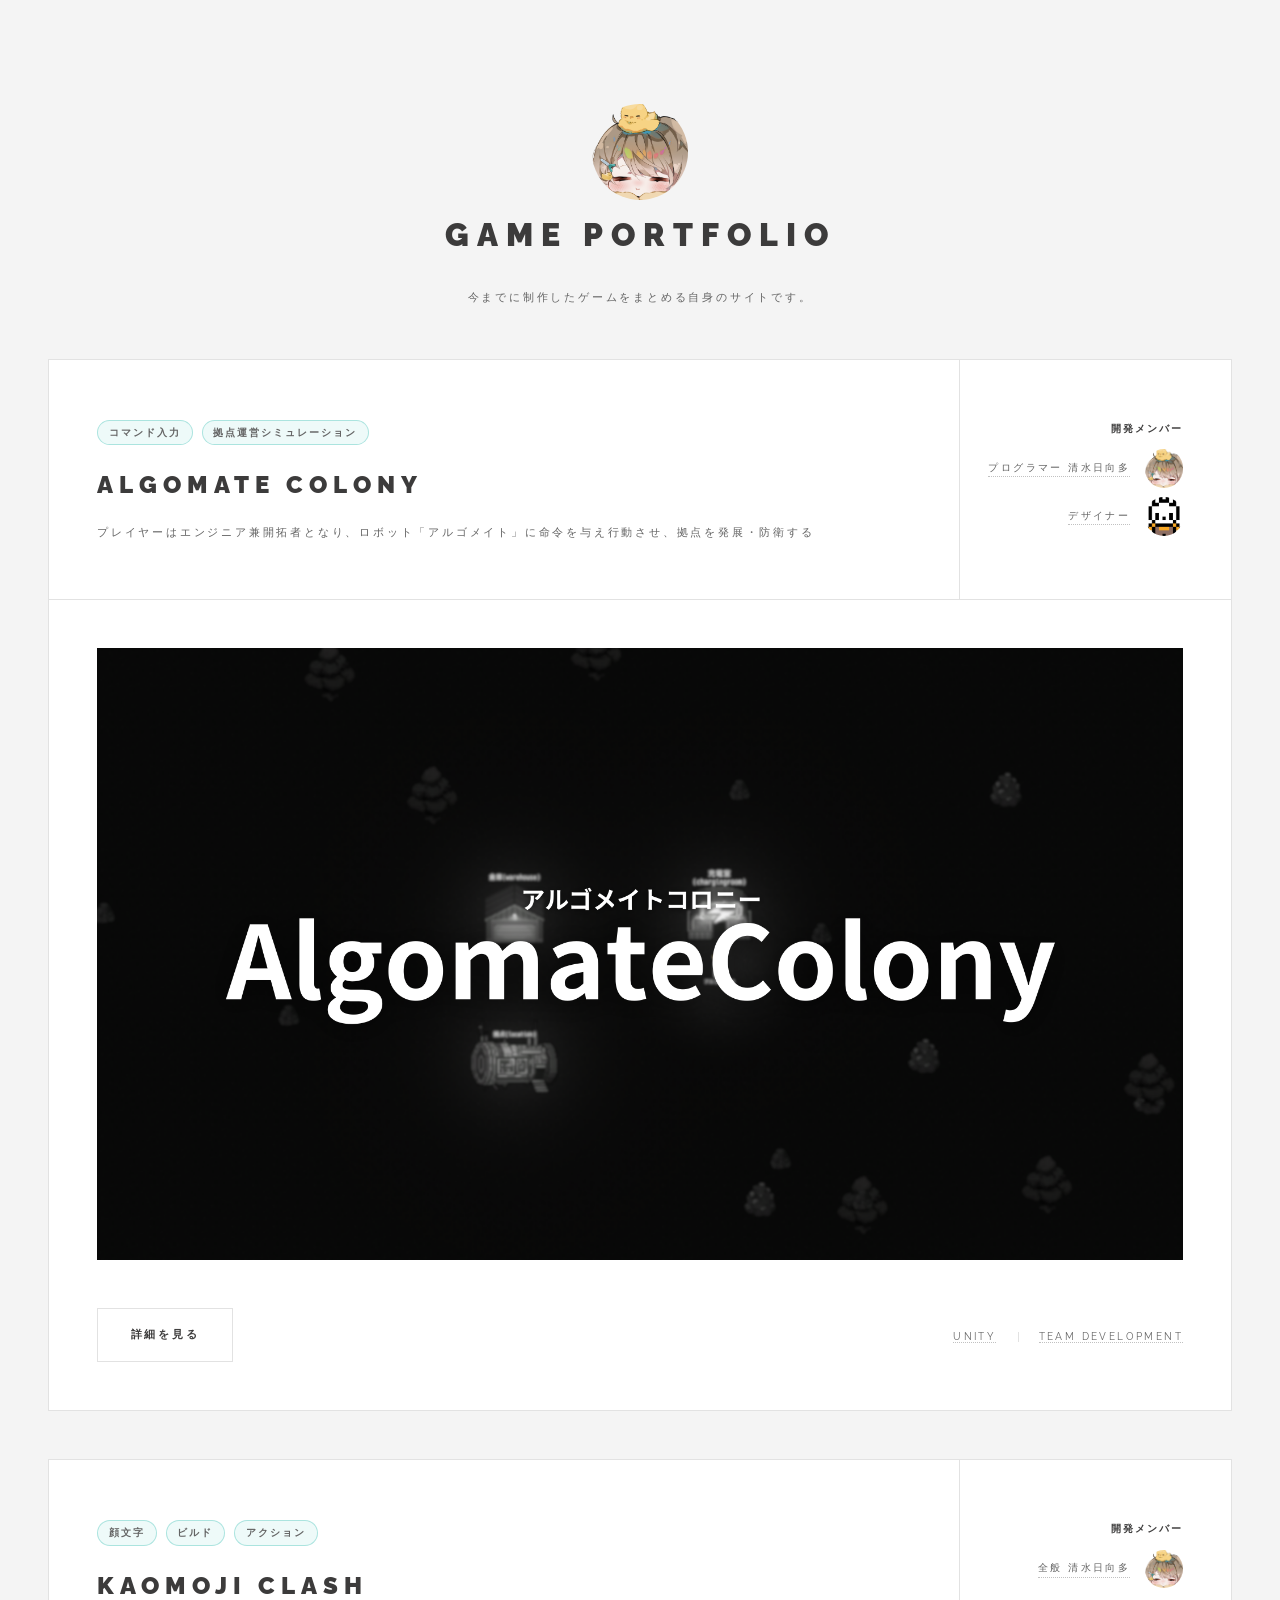
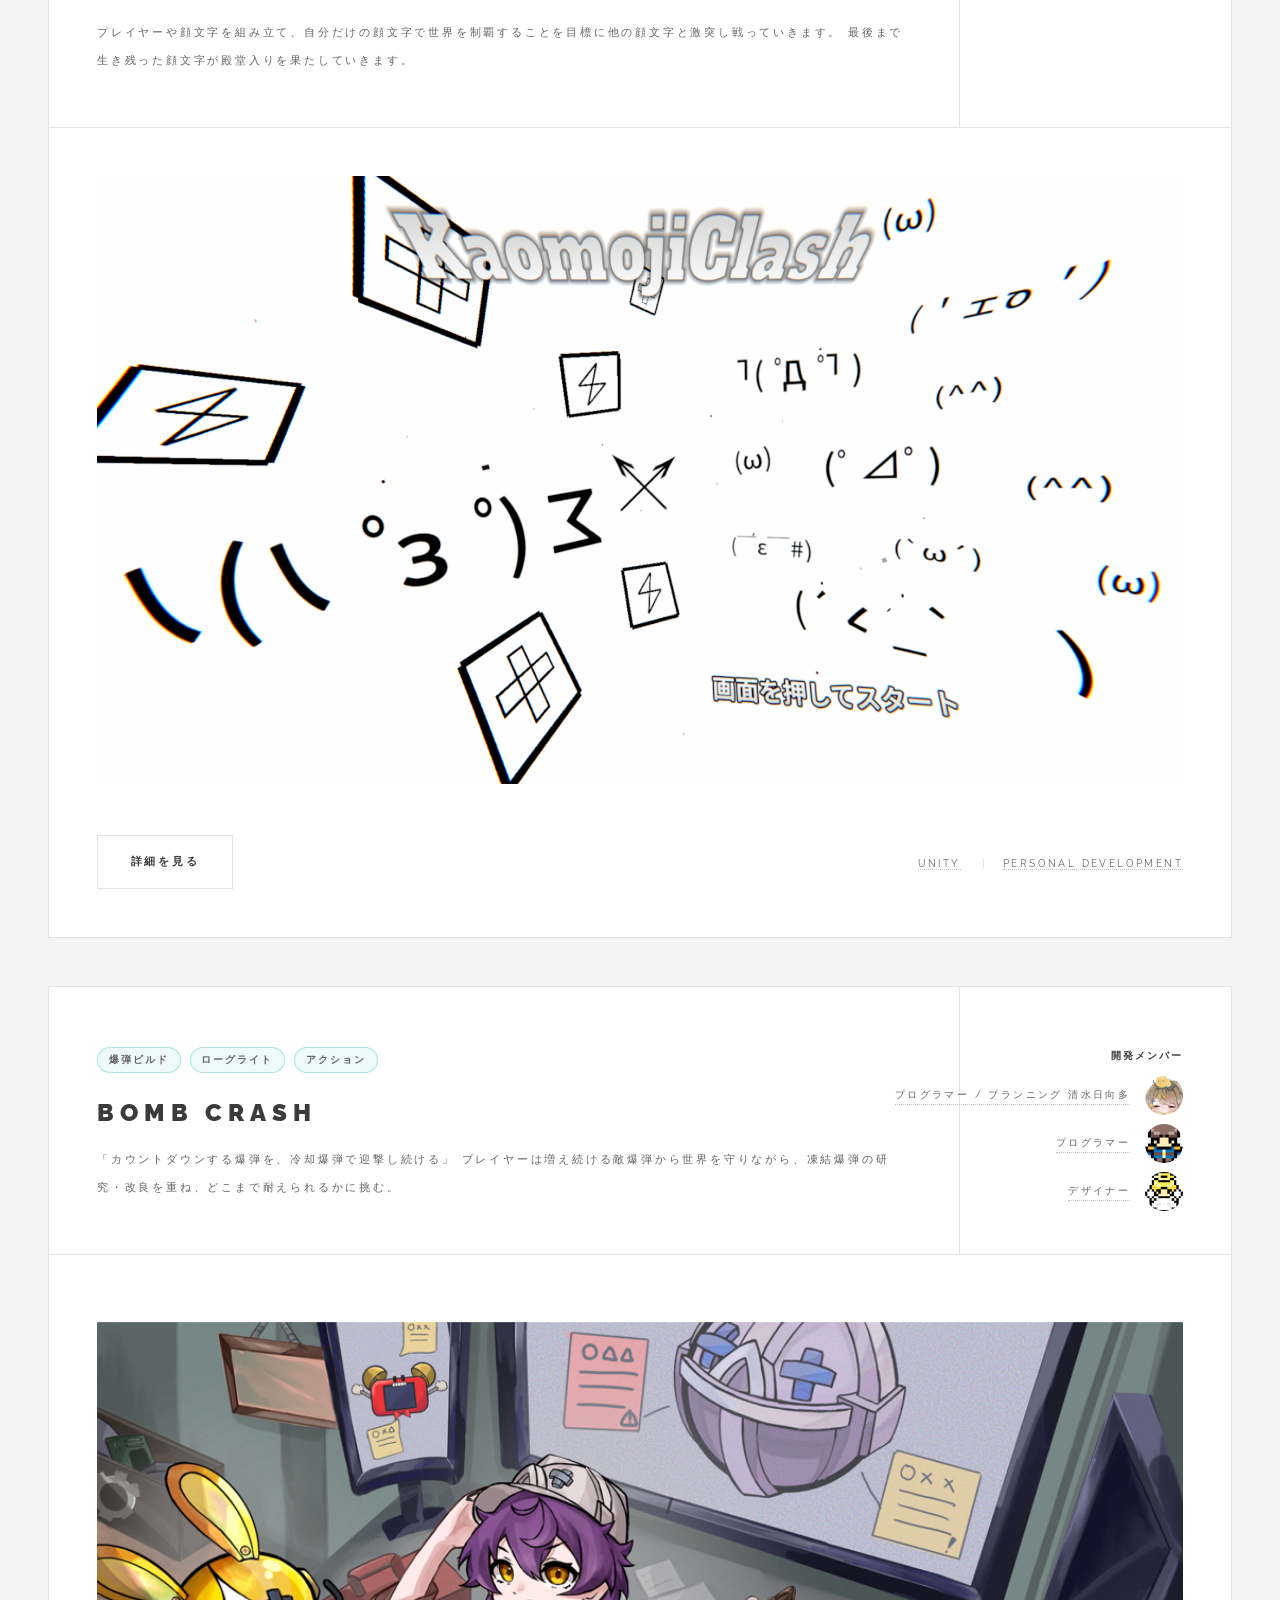
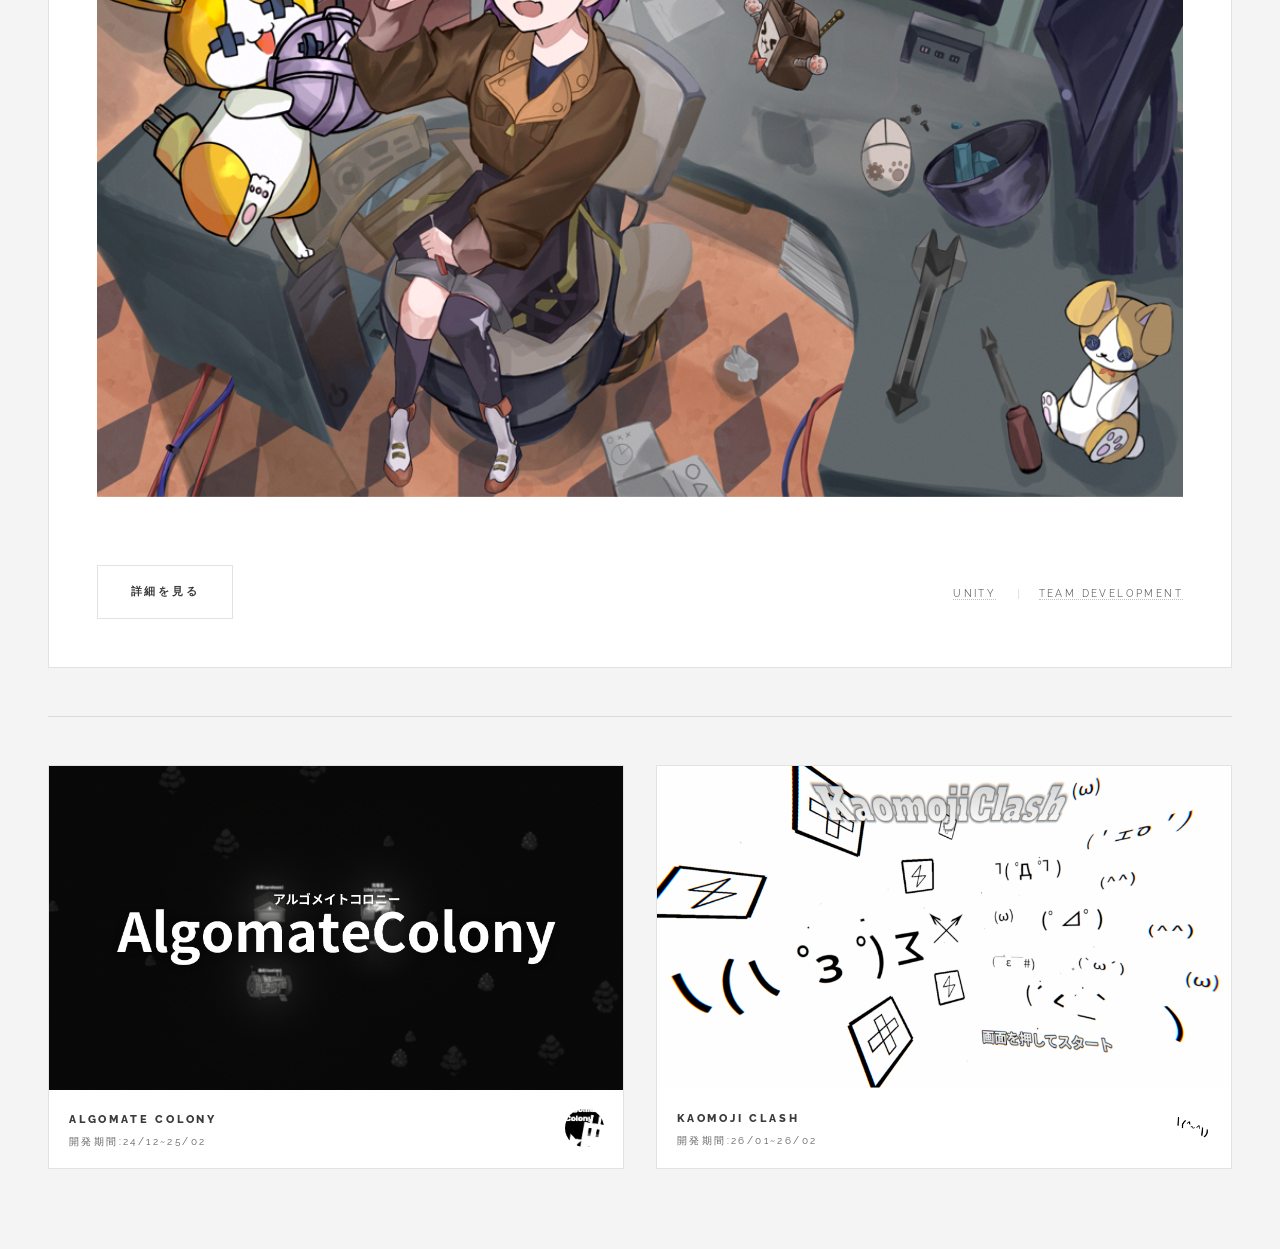
==== commit e23cc107: "画像ファイルの追加と削除、プロジェクト「Bomb Crash」の詳細情報をindex.htmlおよびsingle.htmlに追加" ====
--- a/index.html
+++ b/index.html
@@ -81,6 +81,40 @@
 					</ul>
 				</footer>
 			</article>
+
+			<article class="post">
+				<header>
+					<div class="title">
+						<div class="project-genres">
+							<p class="project-genre">爆弾ビルド</p>
+							<p class="project-genre">ローグライト</p>
+							<p class="project-genre">アクション</p>
+						</div>
+						<h2><a href="single.html?post=bombcrash">Bomb Crash</a></h2>
+						<p>「カウントダウンする爆弾を、冷却爆弾で迎撃し続ける」
+							  プレイヤーは増え続ける敵爆弾から世界を守りながら、凍結爆弾の研究・改良を重ね、どこまで耐えられるかに挑む。</p>
+					</div>
+					<div class="meta">
+						<h3>開発メンバー</h3>
+						<a href="#" class="author"><span class="name">プログラマー / プランニング 清水日向多</span><img src="images/Hiyoko_icon.png"
+								alt="" /></a>
+						<a href="#" class="author"><span class="name">プログラマー </span><img src="images/character_oji_02_blue_brown.png"
+								alt="" /></a>
+						<a href="#" class="author"><span class="name">デザイナー</span><img src="images/character_tenshi_gold.png" alt="" /></a>
+					</div>
+				</header>
+				<a href="single.html?post=bombcrash" class="image featured"><img src="images/BombCrash_Thumbnail.png"
+						alt="" /></a>
+				<footer>
+					<ul class="actions">
+						<li><a href="single.html?post=bombcrash" class="button large">詳細を見る</a></li>
+					</ul>
+					<ul class="stats">
+						<li><a href="#">Unity</a></li>
+						<li><a href="#">Team Development</a></li>
+					</ul>
+				</footer>
+			</article>
 		</div>
 
 		<!-- Sidebar -->
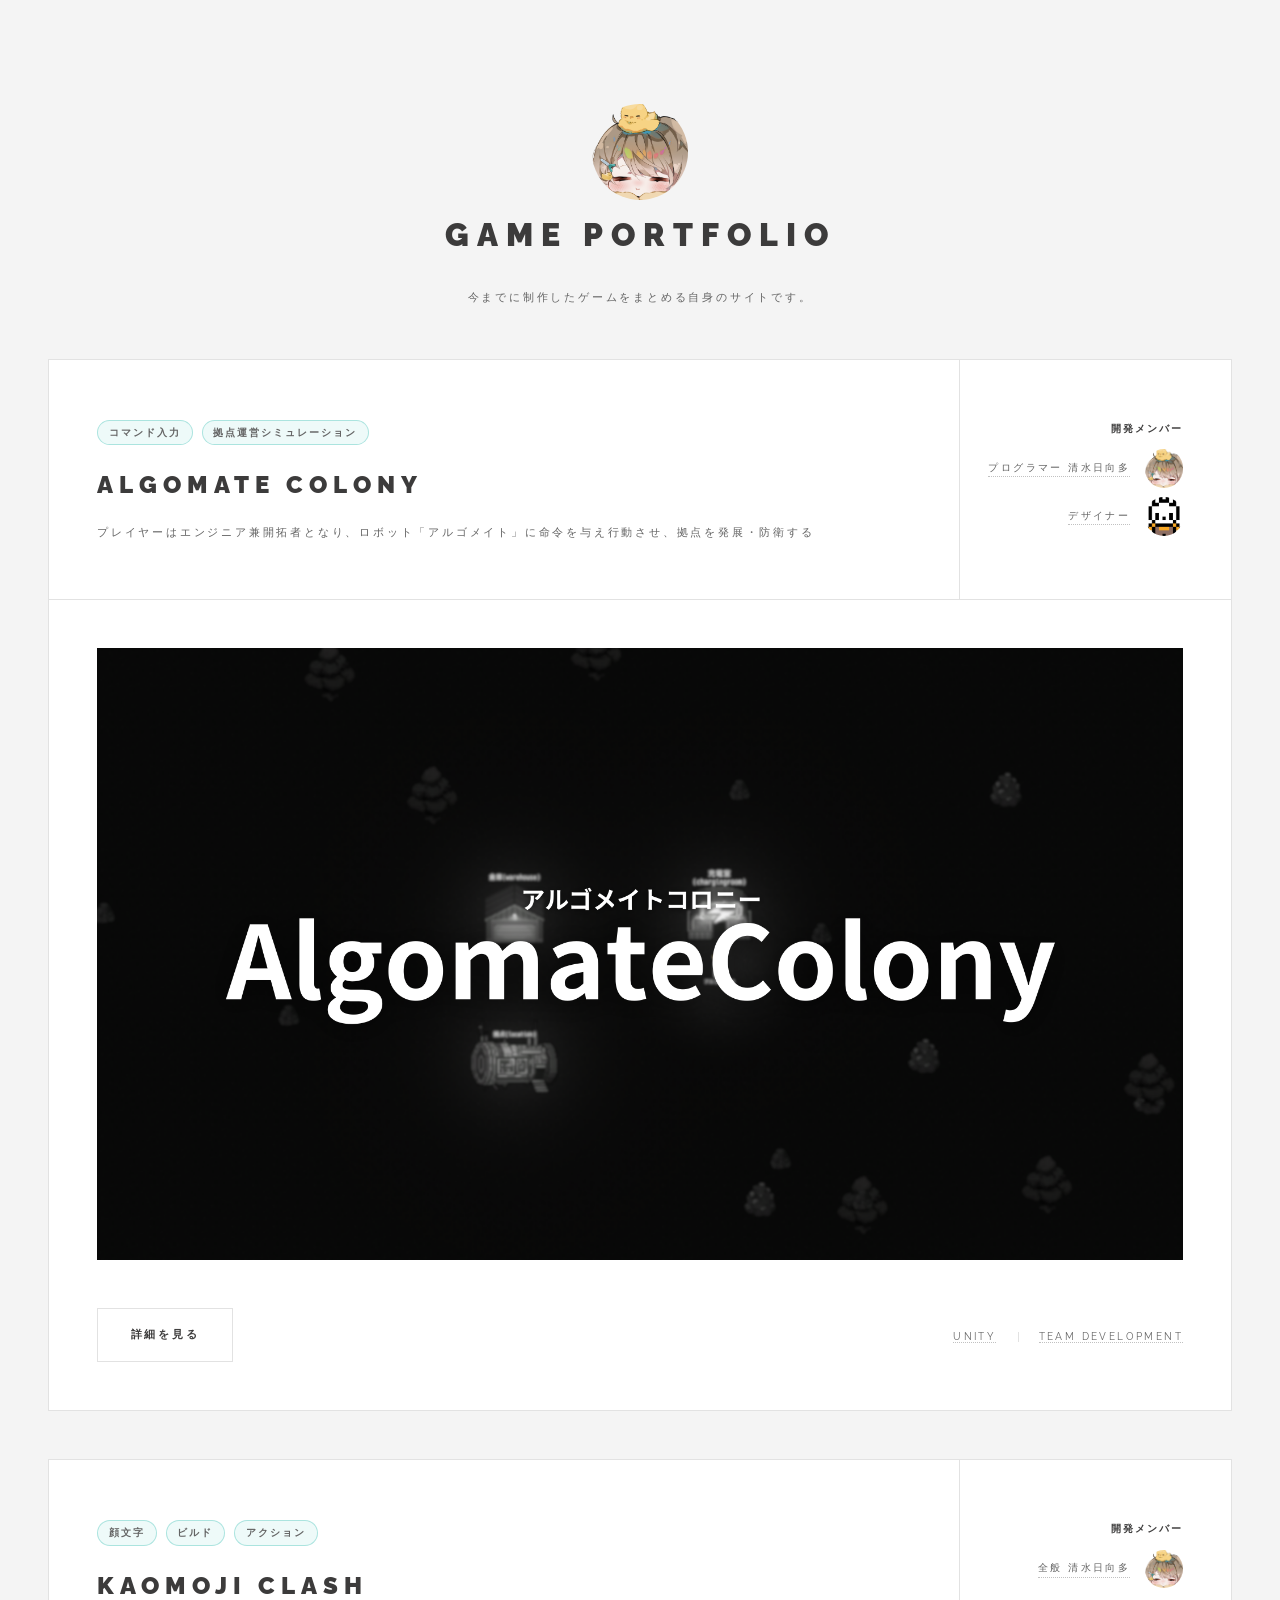
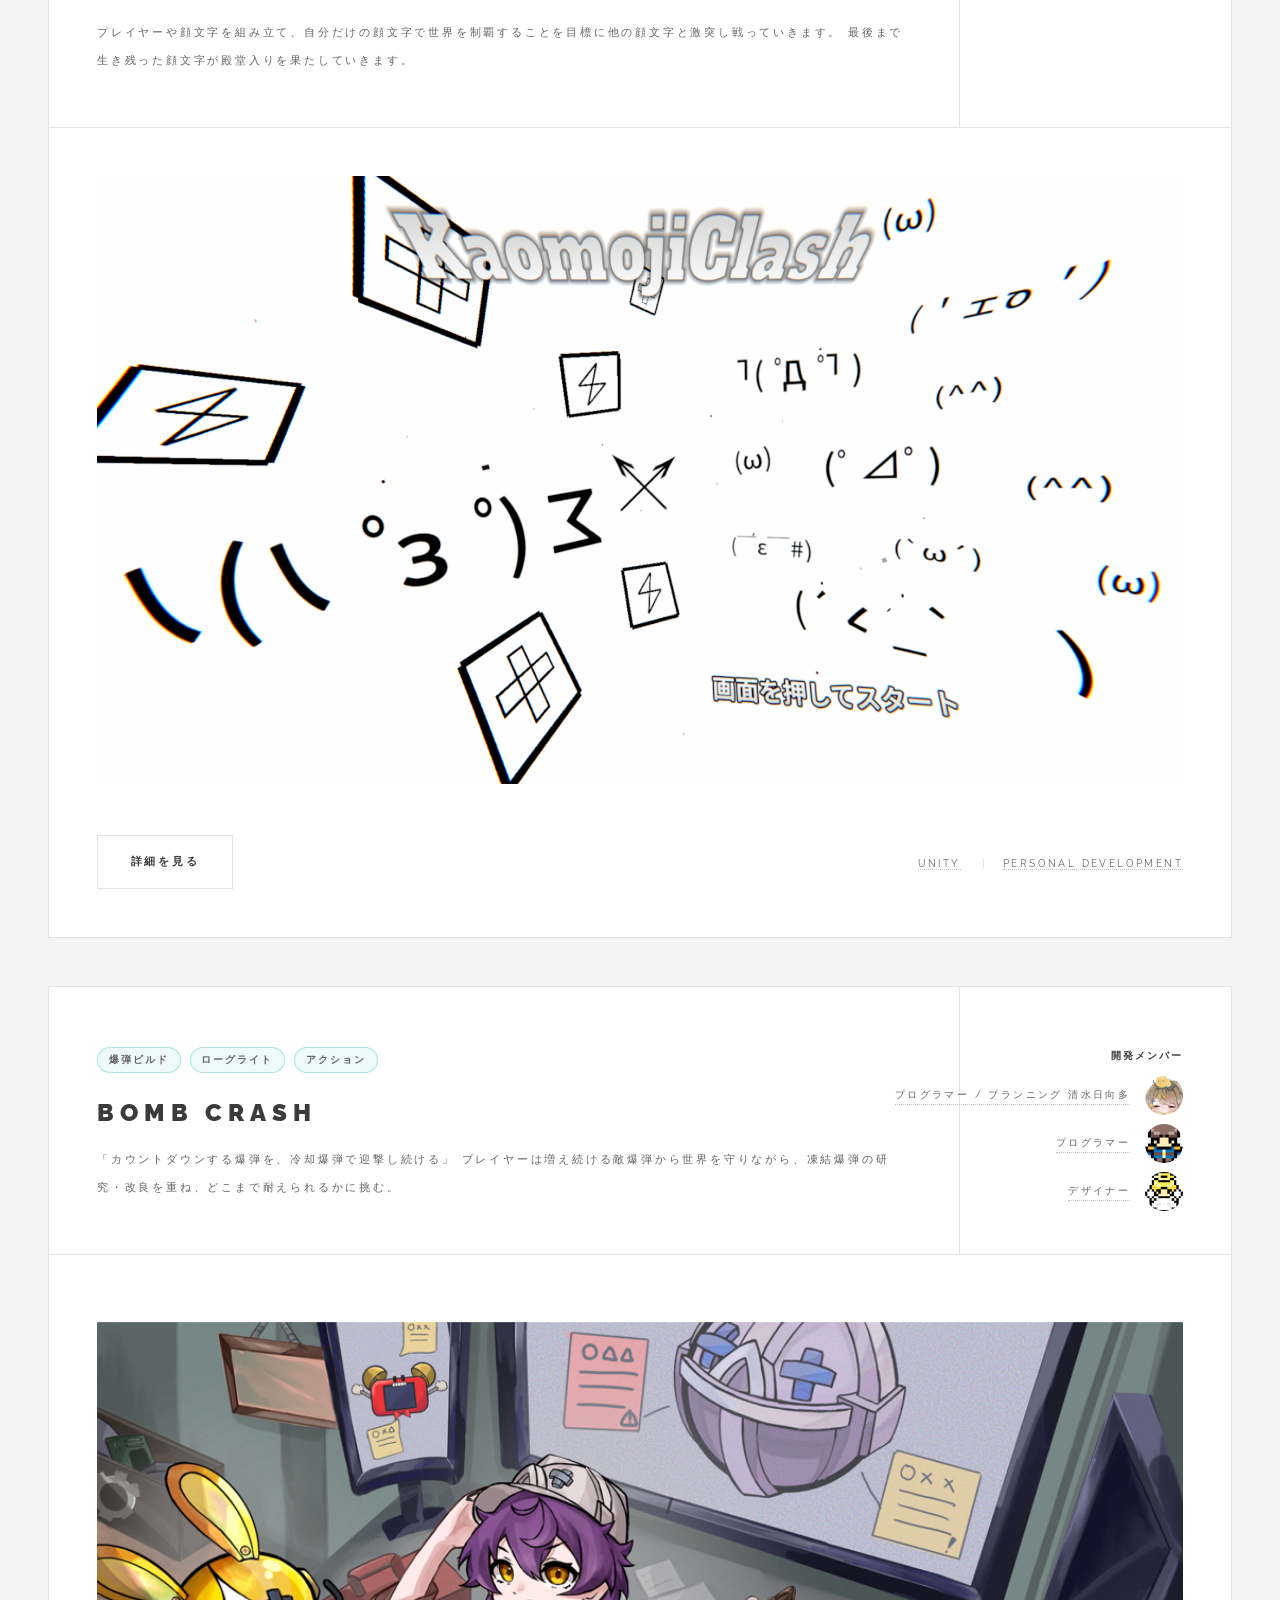
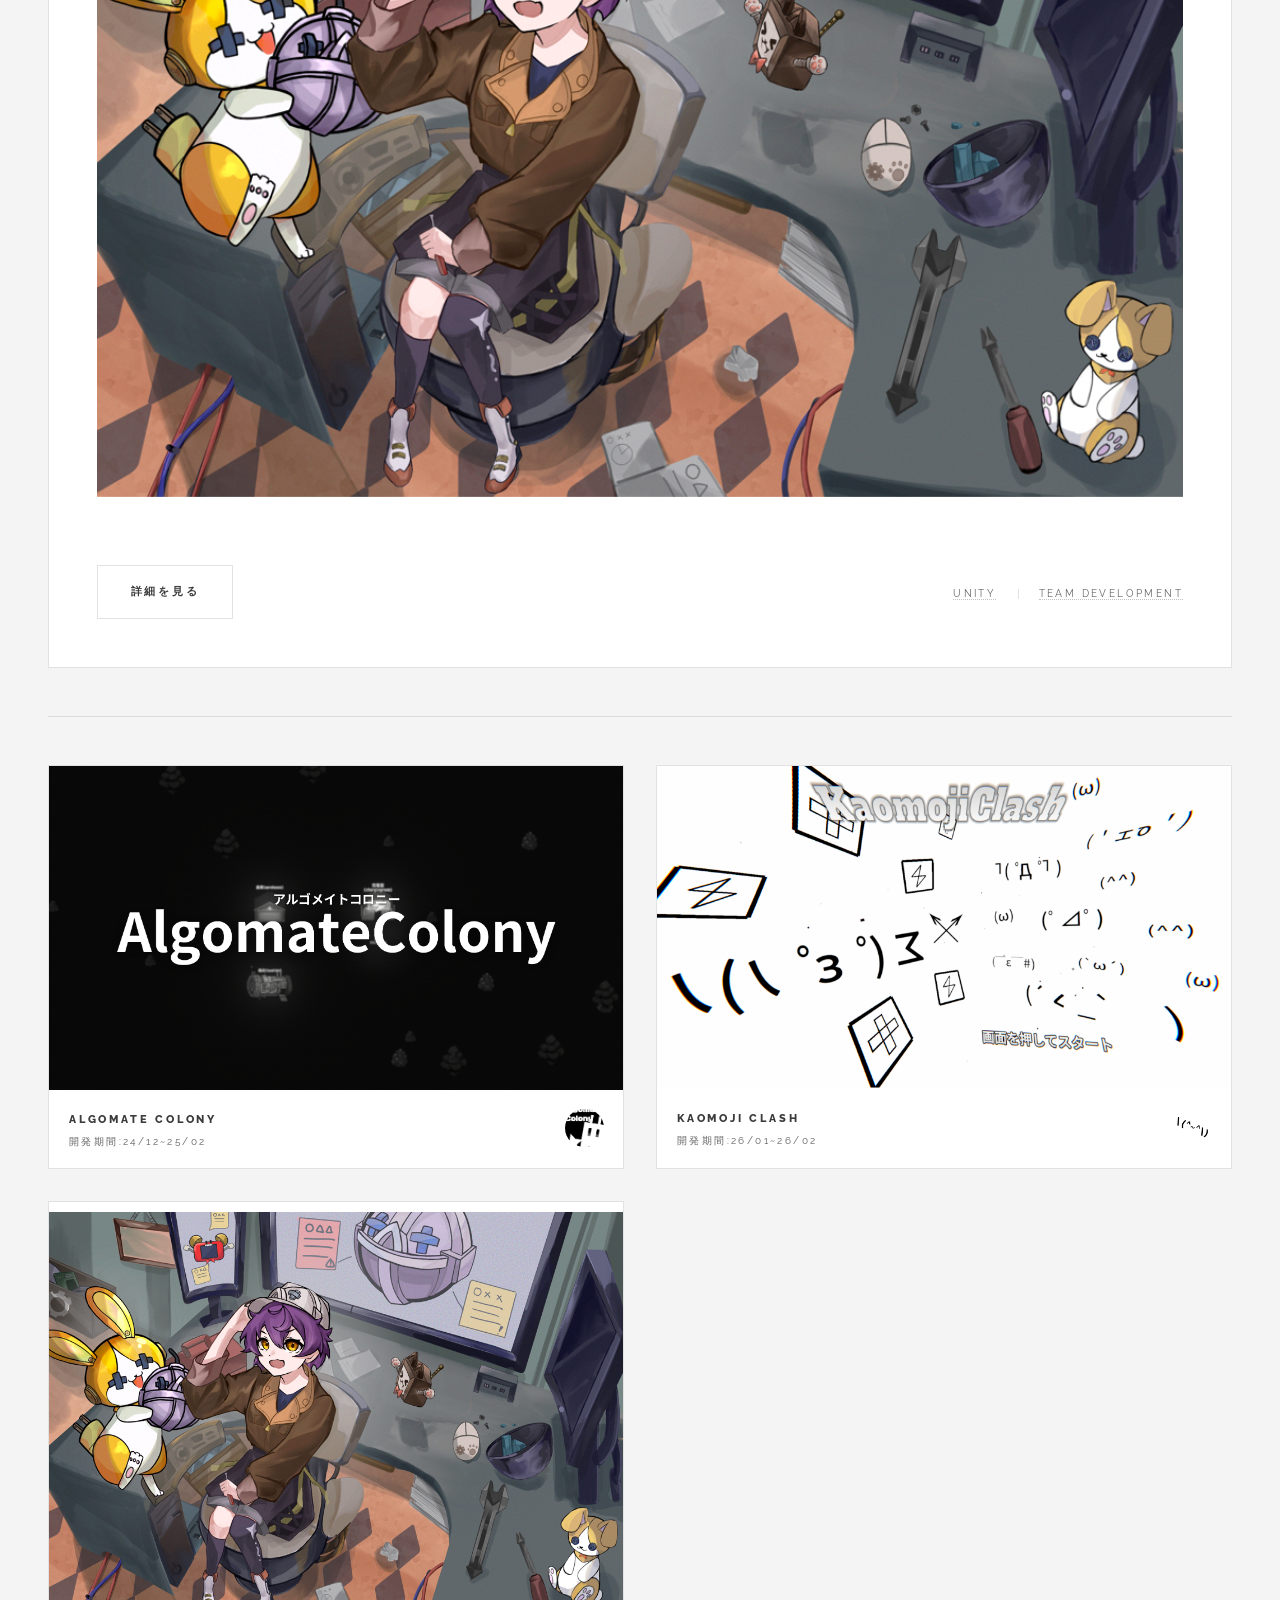
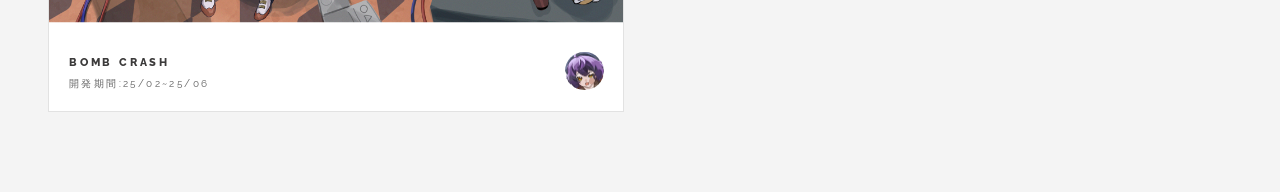
==== commit 8841e793: "「Bomb Crash」プロジェクトの詳細情報をindex.htmlに追加し、ロゴ画像を新規作成" ====
--- a/index.html
+++ b/index.html
@@ -153,6 +153,16 @@
 						<a href="single.html?post=kaomoji" class="image"><img src="images/KaomojiClash_Thumbnail.png"
 								alt="" /></a>
 					</article>
+
+					<article class="mini-post">
+						<header>
+							<h3><a href="single.html?post=bombcrash">Bomb Crash</a></h3>
+							<time class="published" datetime="2026-02-1">開発期間:25/02~25/06</time>
+							<a href="#" class="author"><img src="images/BombCrash_Logo.png" alt="" /></a>
+						</header>
+						<a href="single.html?post=bombcrash" class="image"><img src="images/BombCrash_Thumbnail.png"
+								alt="" /></a>
+					</article>
 				</div>
 			</section>
 		</section>
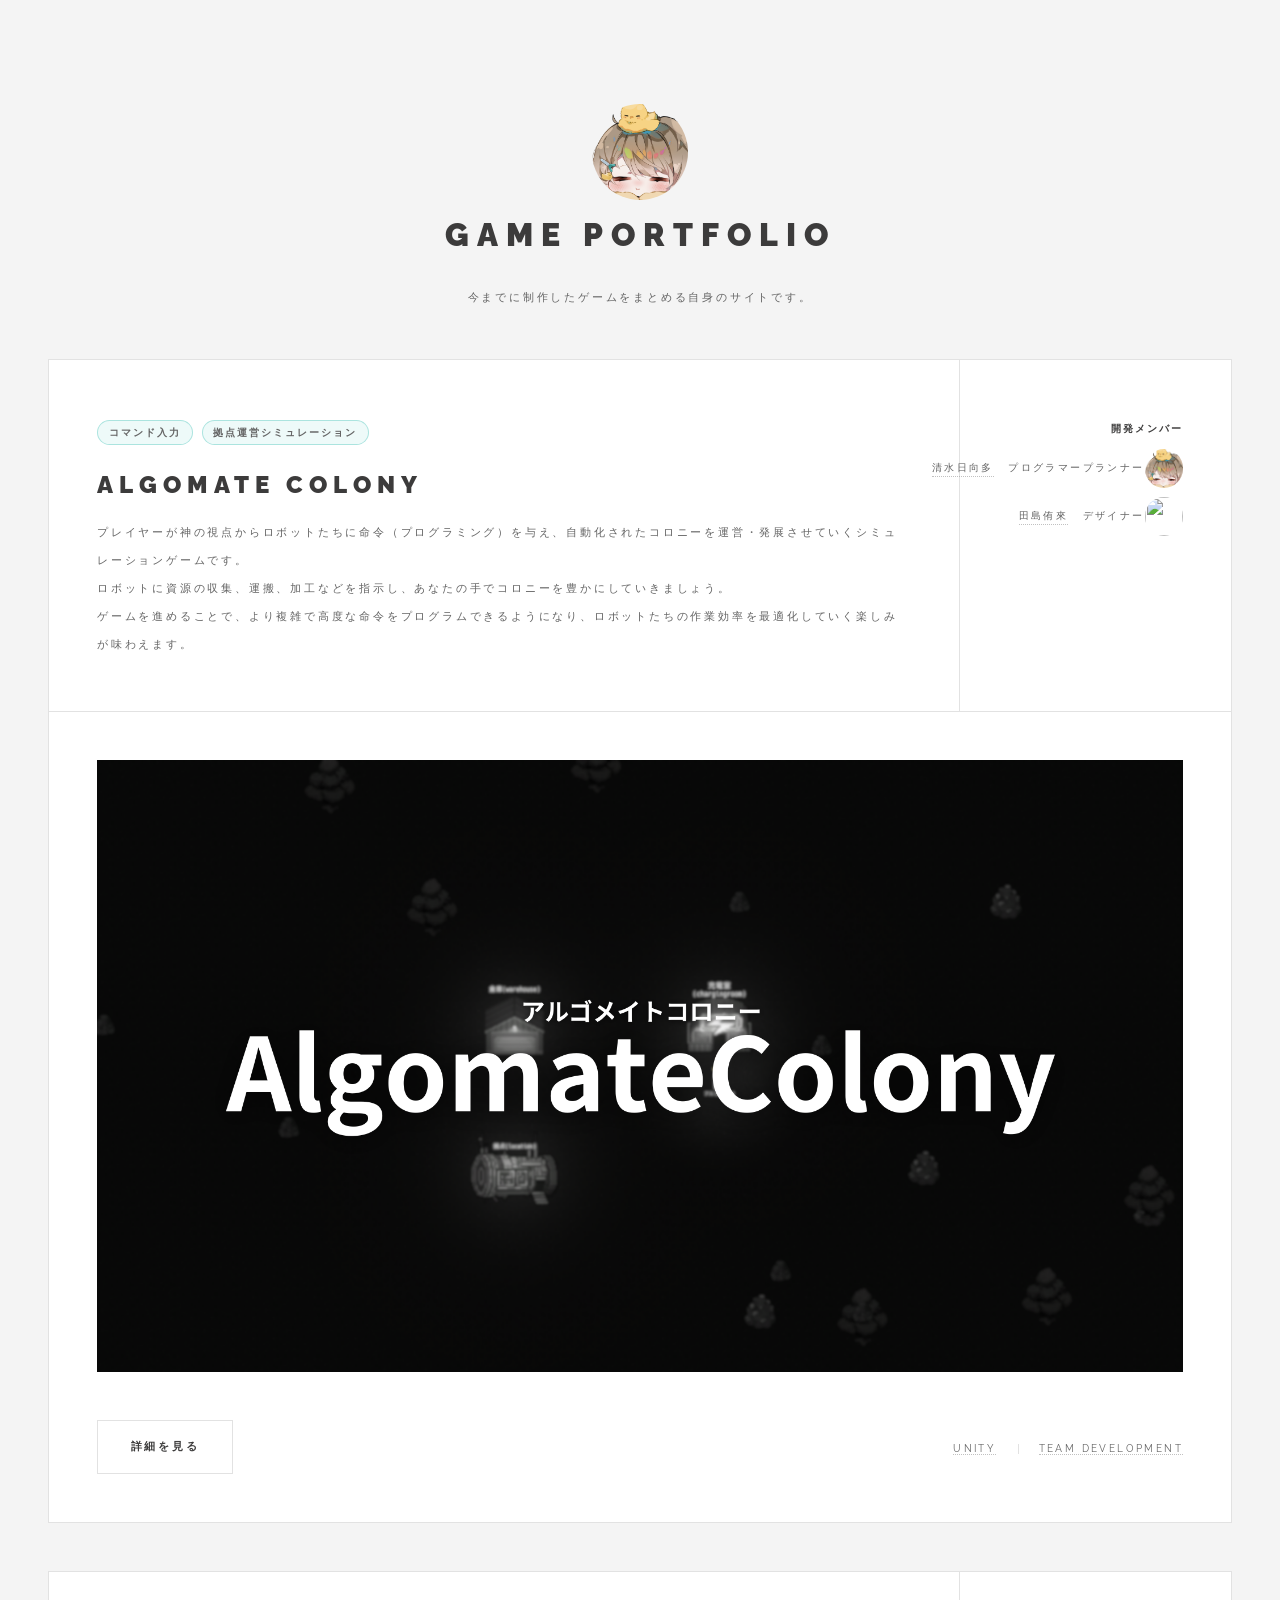
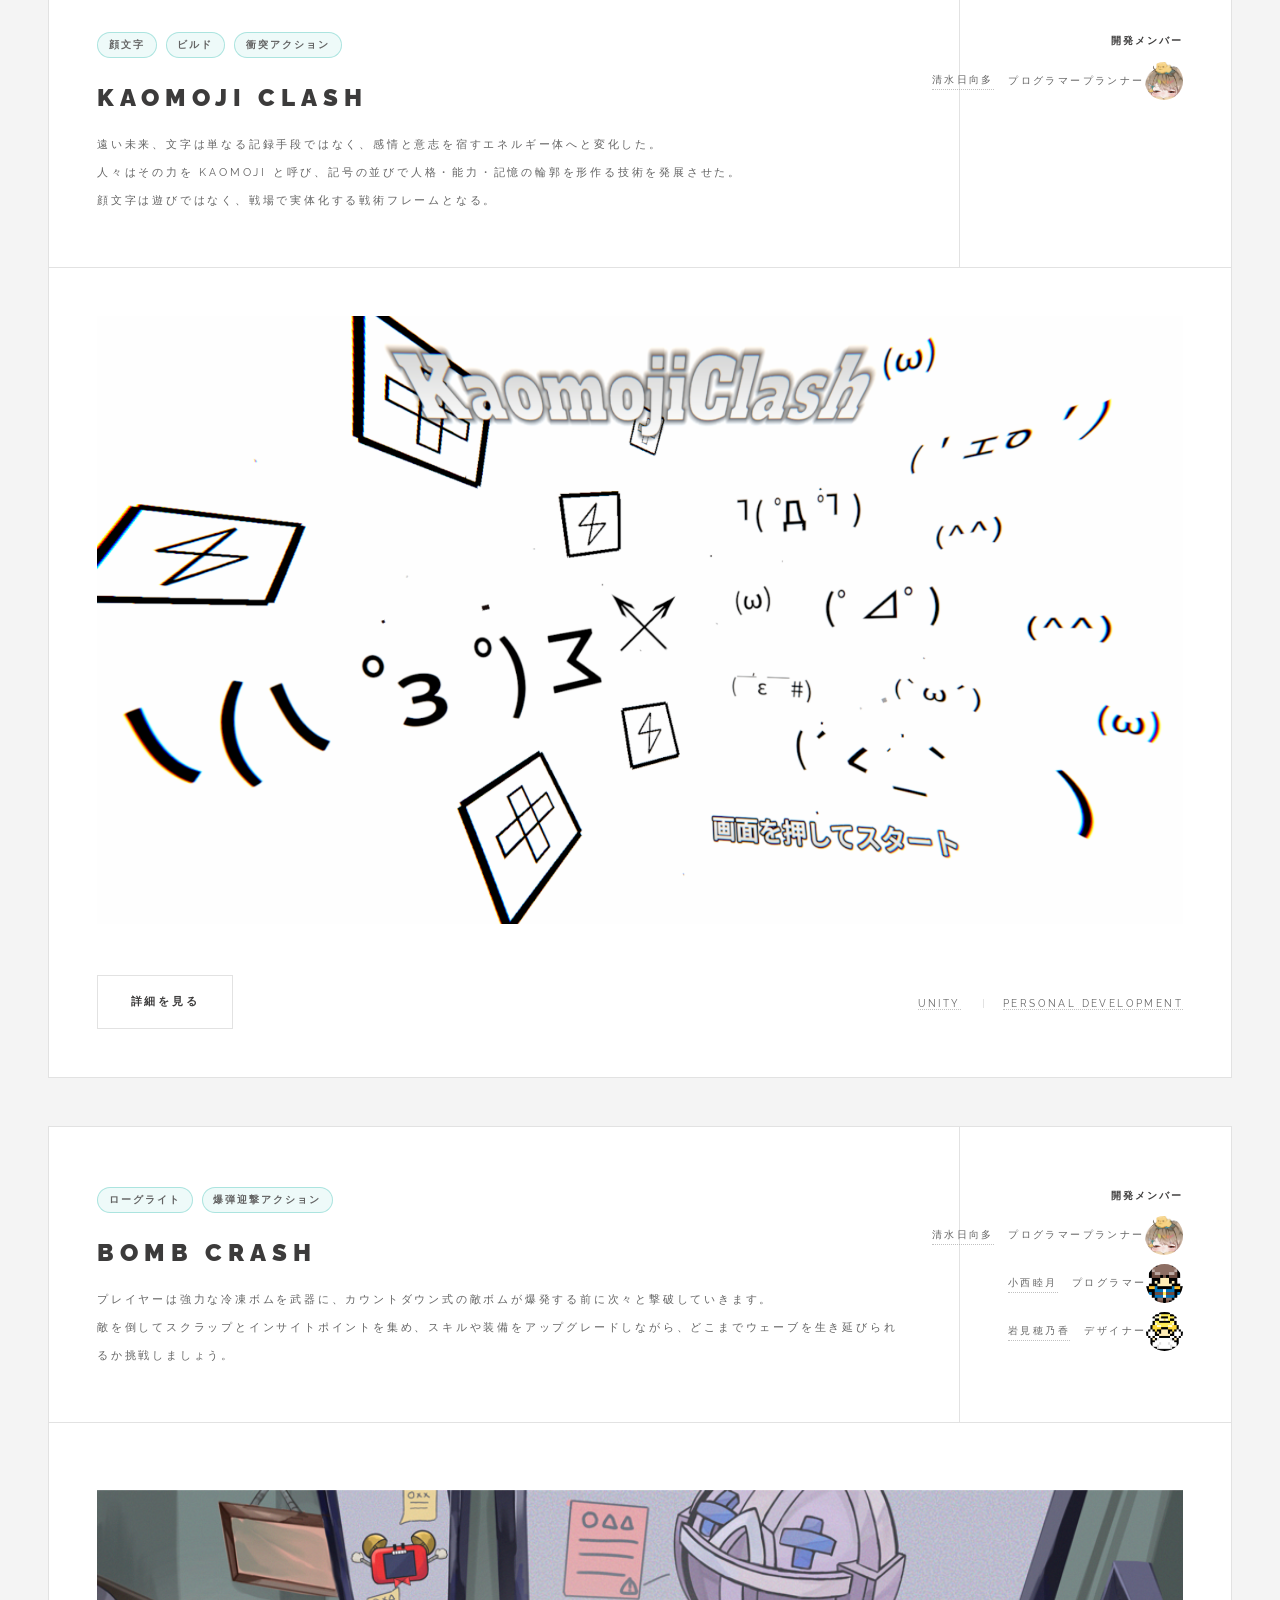
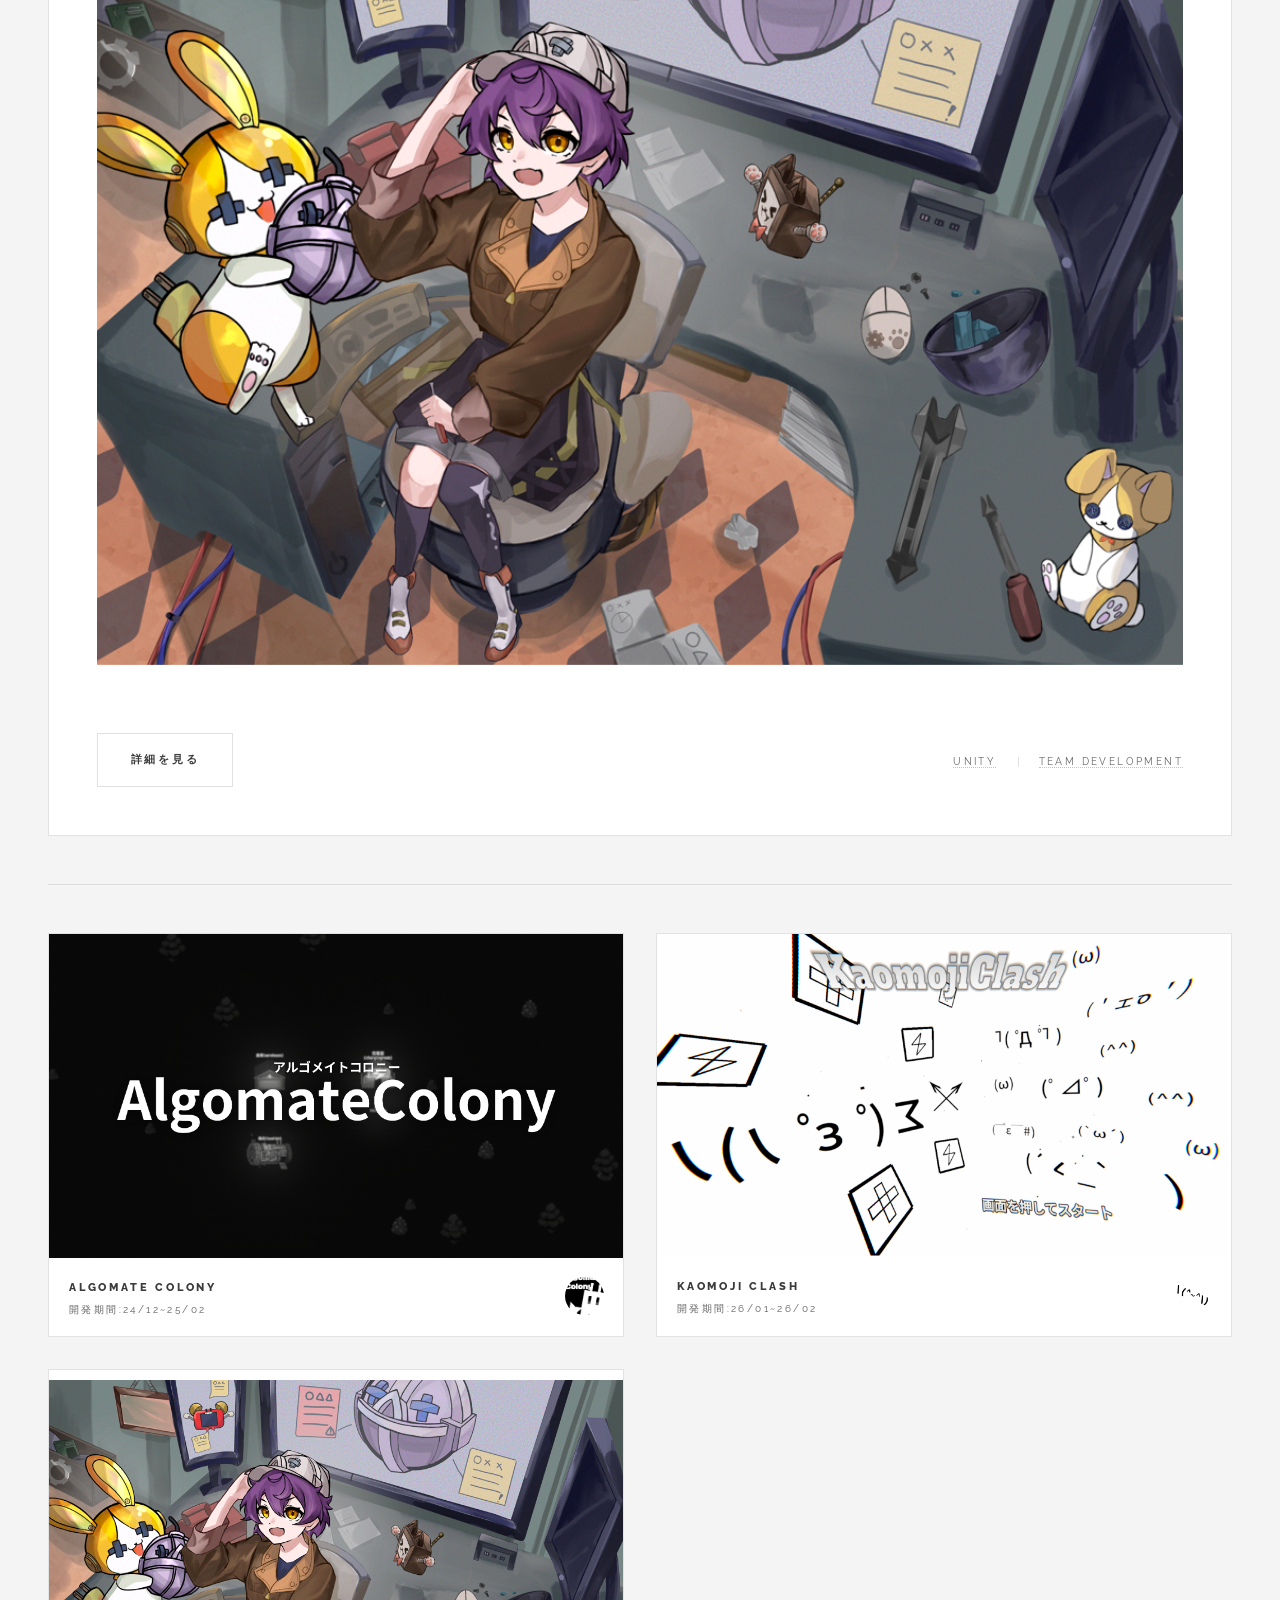
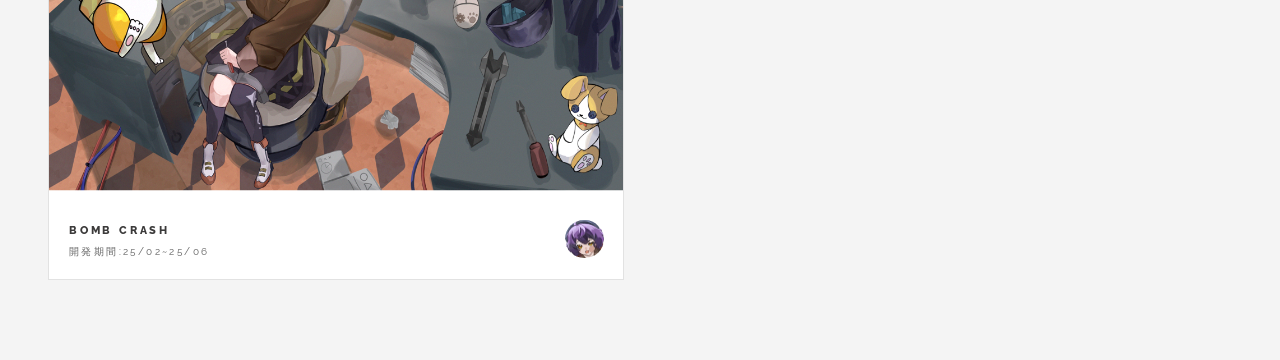
==== commit 056cbe7e: "ゆらさんんお名前修正" ====
--- a/index.html
+++ b/index.html
@@ -28,14 +28,16 @@
 							<p class="project-genre">拠点運営シミュレーション</p>
 						</div>
 						<h2><a href="single.html?post=algomate">Algomate Colony</a></h2>
-						<p>プレイヤーはエンジニア兼開拓者となり、ロボット「アルゴメイト」に命令を与え行動させ、拠点を発展・防衛する</p>
+						<p>プレイヤーが神の視点からロボットたちに命令（プログラミング）を与え、自動化されたコロニーを運営・発展させていくシミュレーションゲームです。
+							<br>ロボットに資源の収集、運搬、加工などを指示し、あなたの手でコロニーを豊かにしていきましょう。
+							<br>ゲームを進めることで、より複雑で高度な命令をプログラムできるようになり、ロボットたちの作業効率を最適化していく楽しみが味わえます。</p>
 					</div>
 					<div class="meta">
 						<h3>開発メンバー</h3>
-						<a href="#" class="author"><span class="name">プログラマー 清水日向多</span><img
+						<a href="#" class="author"><span class="name">清水日向多</span><span class="role-tags"><span class="role-tag">プログラマー</span><span class="role-tag">プランナー</span></span><img
 								src="images/Hiyoko_icon.png" alt="" /></a>
-						<a href="#" class="author"><span class="name">デザイナー</span><img
-								src="images/character_jujin_usagi_child_man_white.png" alt="" /></a>
+						<a href="#" class="author"><span class="name">田島侑來</span><span class="role-tags"><span class="role-tag">デザイナー</span></span><img
+								src="images/TajimaYura_Icon.jpg" alt="" /></a>
 					</div>
 				</header>
 				<a href="single.html?post=algomate" class="image featured"><img
@@ -57,15 +59,16 @@
 						<div class="project-genres">
 							<p class="project-genre">顔文字</p>
 							<p class="project-genre">ビルド</p>
-							<p class="project-genre">アクション</p>
+							<p class="project-genre">衝突アクション</p>
 						</div>
 						<h2><a href="single.html?post=kaomoji">Kaomoji Clash</a></h2>
-						<p>プレイヤーや顔文字を組み立て、自分だけの顔文字で世界を制覇することを目標に他の顔文字と激突し戦っていきます。
-							最後まで生き残った顔文字が殿堂入りを果たしていきます。</p>
+						<p>遠い未来、文字は単なる記録手段ではなく、感情と意志を宿すエネルギー体へと変化した。
+							<br>人々はその力を Kaomoji と呼び、記号の並びで人格・能力・記憶の輪郭を形作る技術を発展させた。 
+							<br>顔文字は遊びではなく、戦場で実体化する戦術フレームとなる。</p>
 					</div>
 					<div class="meta">
 						<h3>開発メンバー</h3>
-						<a href="#" class="author"><span class="name">全般 清水日向多</span><img src="images/Hiyoko_icon.png"
+						<a href="#" class="author"><span class="name">清水日向多</span><span class="role-tags"><span class="role-tag">プログラマー</span><span class="role-tag">プランナー</span></span><img src="images/Hiyoko_icon.png"
 								alt="" /></a>
 					</div>
 				</header>
@@ -86,21 +89,20 @@
 				<header>
 					<div class="title">
 						<div class="project-genres">
-							<p class="project-genre">爆弾ビルド</p>
 							<p class="project-genre">ローグライト</p>
-							<p class="project-genre">アクション</p>
+							<p class="project-genre">爆弾迎撃アクション</p>
 						</div>
 						<h2><a href="single.html?post=bombcrash">Bomb Crash</a></h2>
-						<p>「カウントダウンする爆弾を、冷却爆弾で迎撃し続ける」
-							  プレイヤーは増え続ける敵爆弾から世界を守りながら、凍結爆弾の研究・改良を重ね、どこまで耐えられるかに挑む。</p>
+						<p>プレイヤーは強力な冷凍ボムを武器に、カウントダウン式の敵ボムが爆発する前に次々と撃破していきます。
+							<br>敵を倒してスクラップとインサイトポイントを集め、スキルや装備をアップグレードしながら、どこまでウェーブを生き延びられるか挑戦しましょう。</p>
 					</div>
 					<div class="meta">
 						<h3>開発メンバー</h3>
-						<a href="#" class="author"><span class="name">プログラマー / プランニング 清水日向多</span><img src="images/Hiyoko_icon.png"
+						<a href="#" class="author"><span class="name">清水日向多</span><span class="role-tags"><span class="role-tag">プログラマー</span><span class="role-tag">プランナー</span></span><img src="images/Hiyoko_icon.png"
 								alt="" /></a>
-						<a href="#" class="author"><span class="name">プログラマー </span><img src="images/character_oji_02_blue_brown.png"
+						<a href="#" class="author"><span class="name">小西睦月</span><span class="role-tags"><span class="role-tag">プログラマー</span></span><img src="images/character_oji_02_blue_brown.png"
 								alt="" /></a>
-						<a href="#" class="author"><span class="name">デザイナー</span><img src="images/character_tenshi_gold.png" alt="" /></a>
+						<a href="#" class="author"><span class="name">岩見穂乃香</span><span class="role-tags"><span class="role-tag">デザイナー</span></span><img src="images/character_tenshi_gold.png" alt="" /></a>
 					</div>
 				</header>
 				<a href="single.html?post=bombcrash" class="image featured"><img src="images/BombCrash_Thumbnail.png"
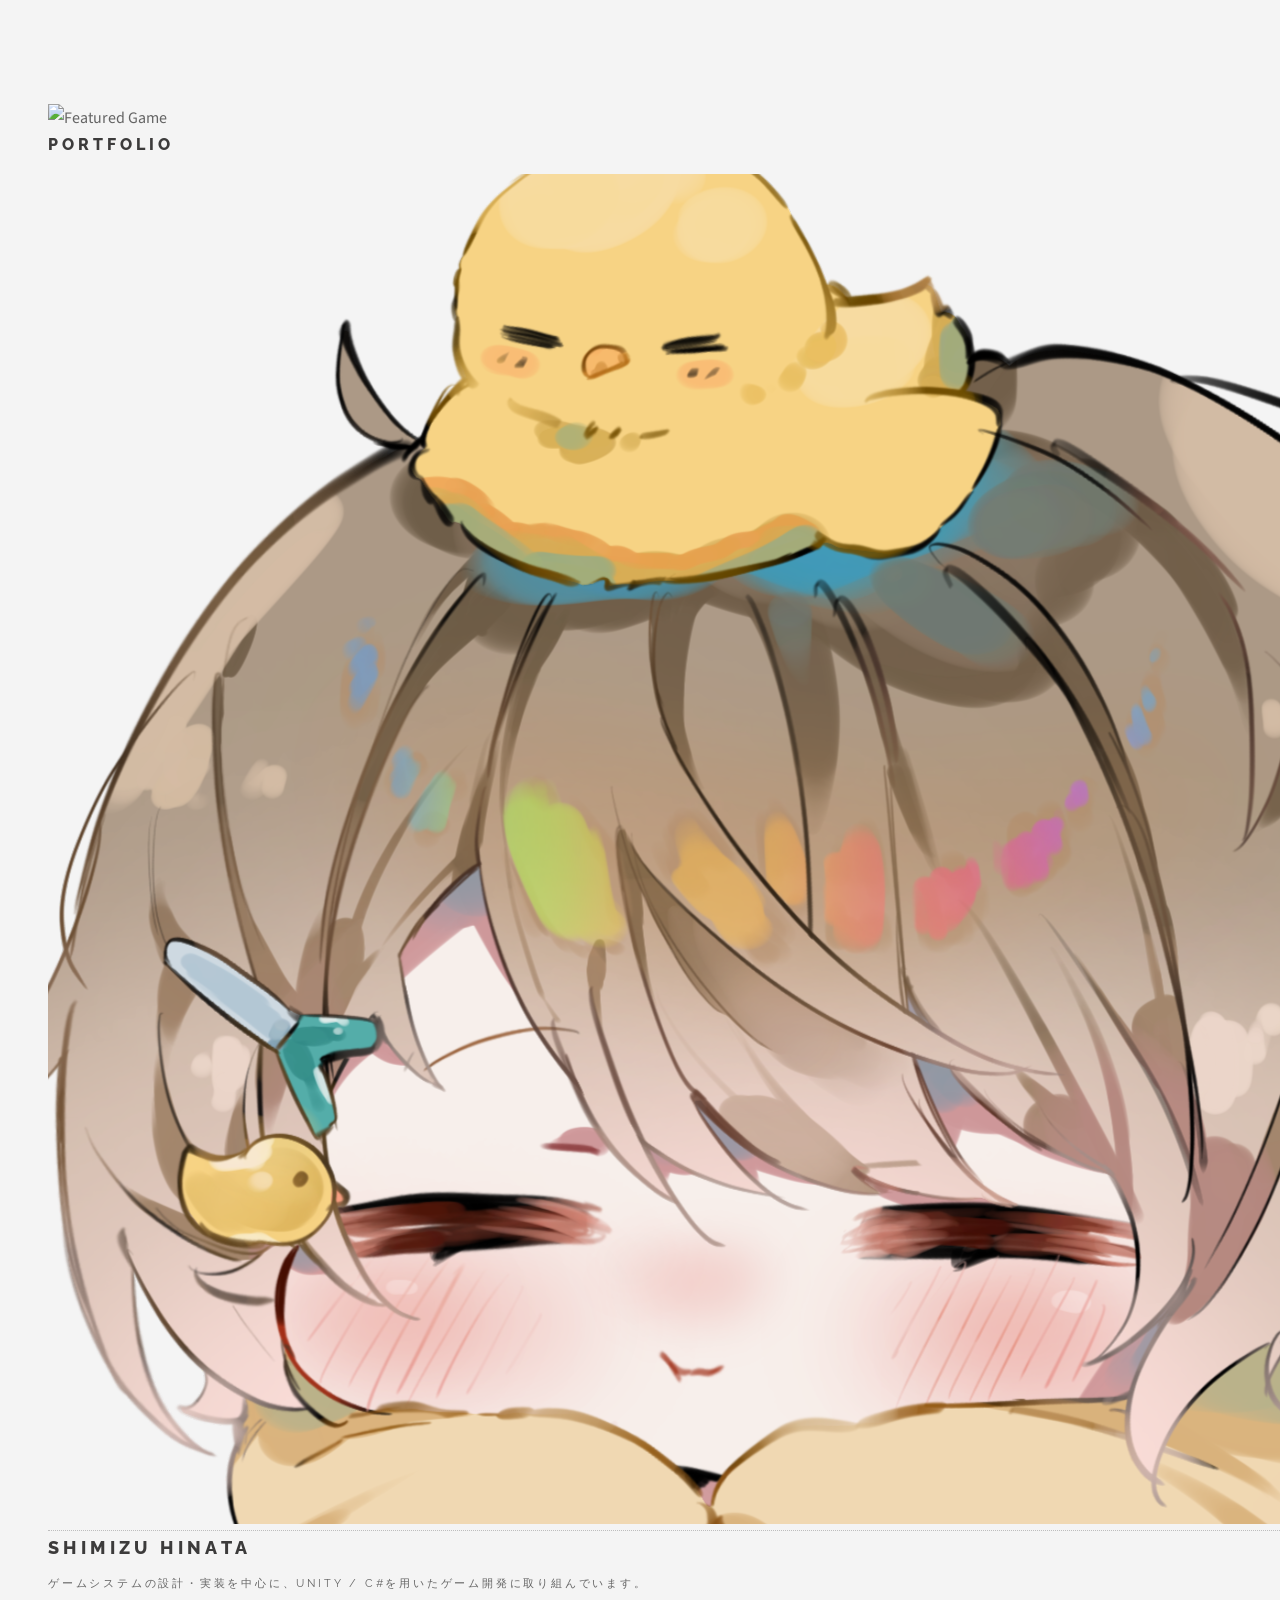
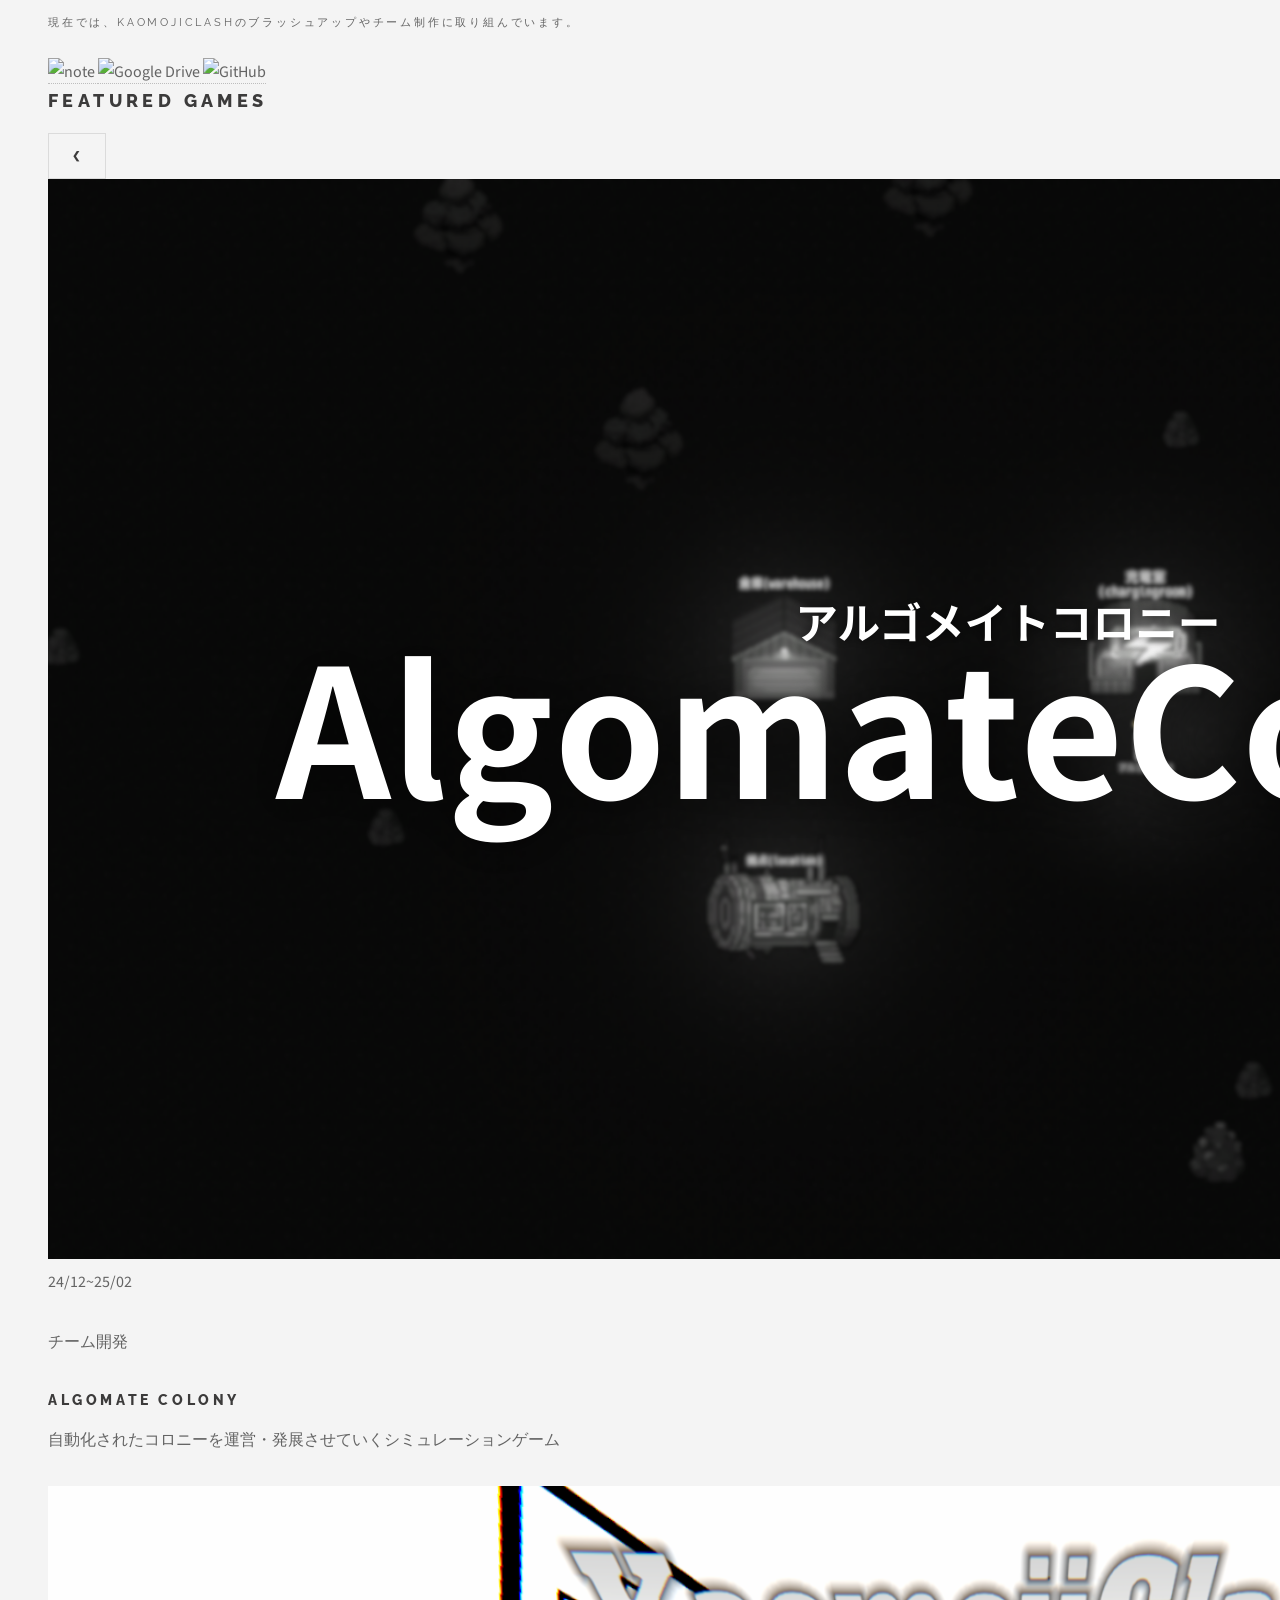
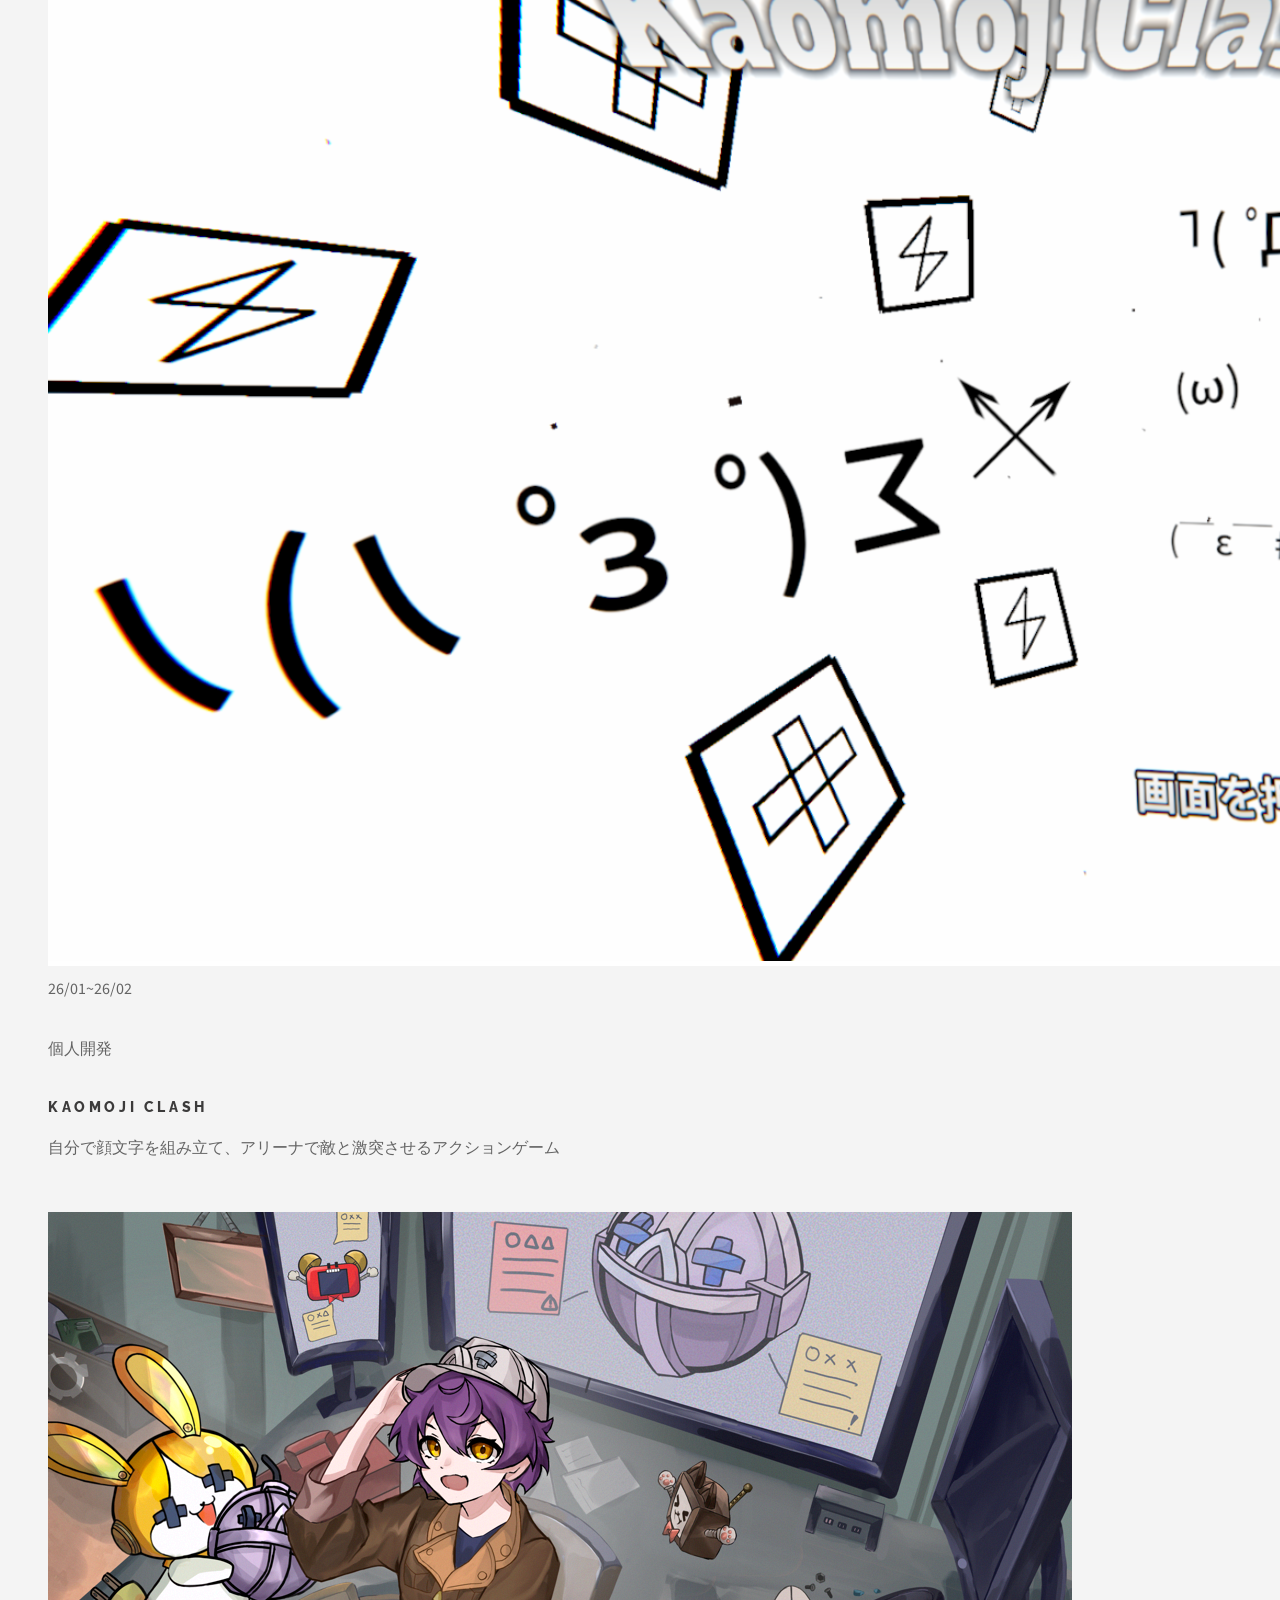
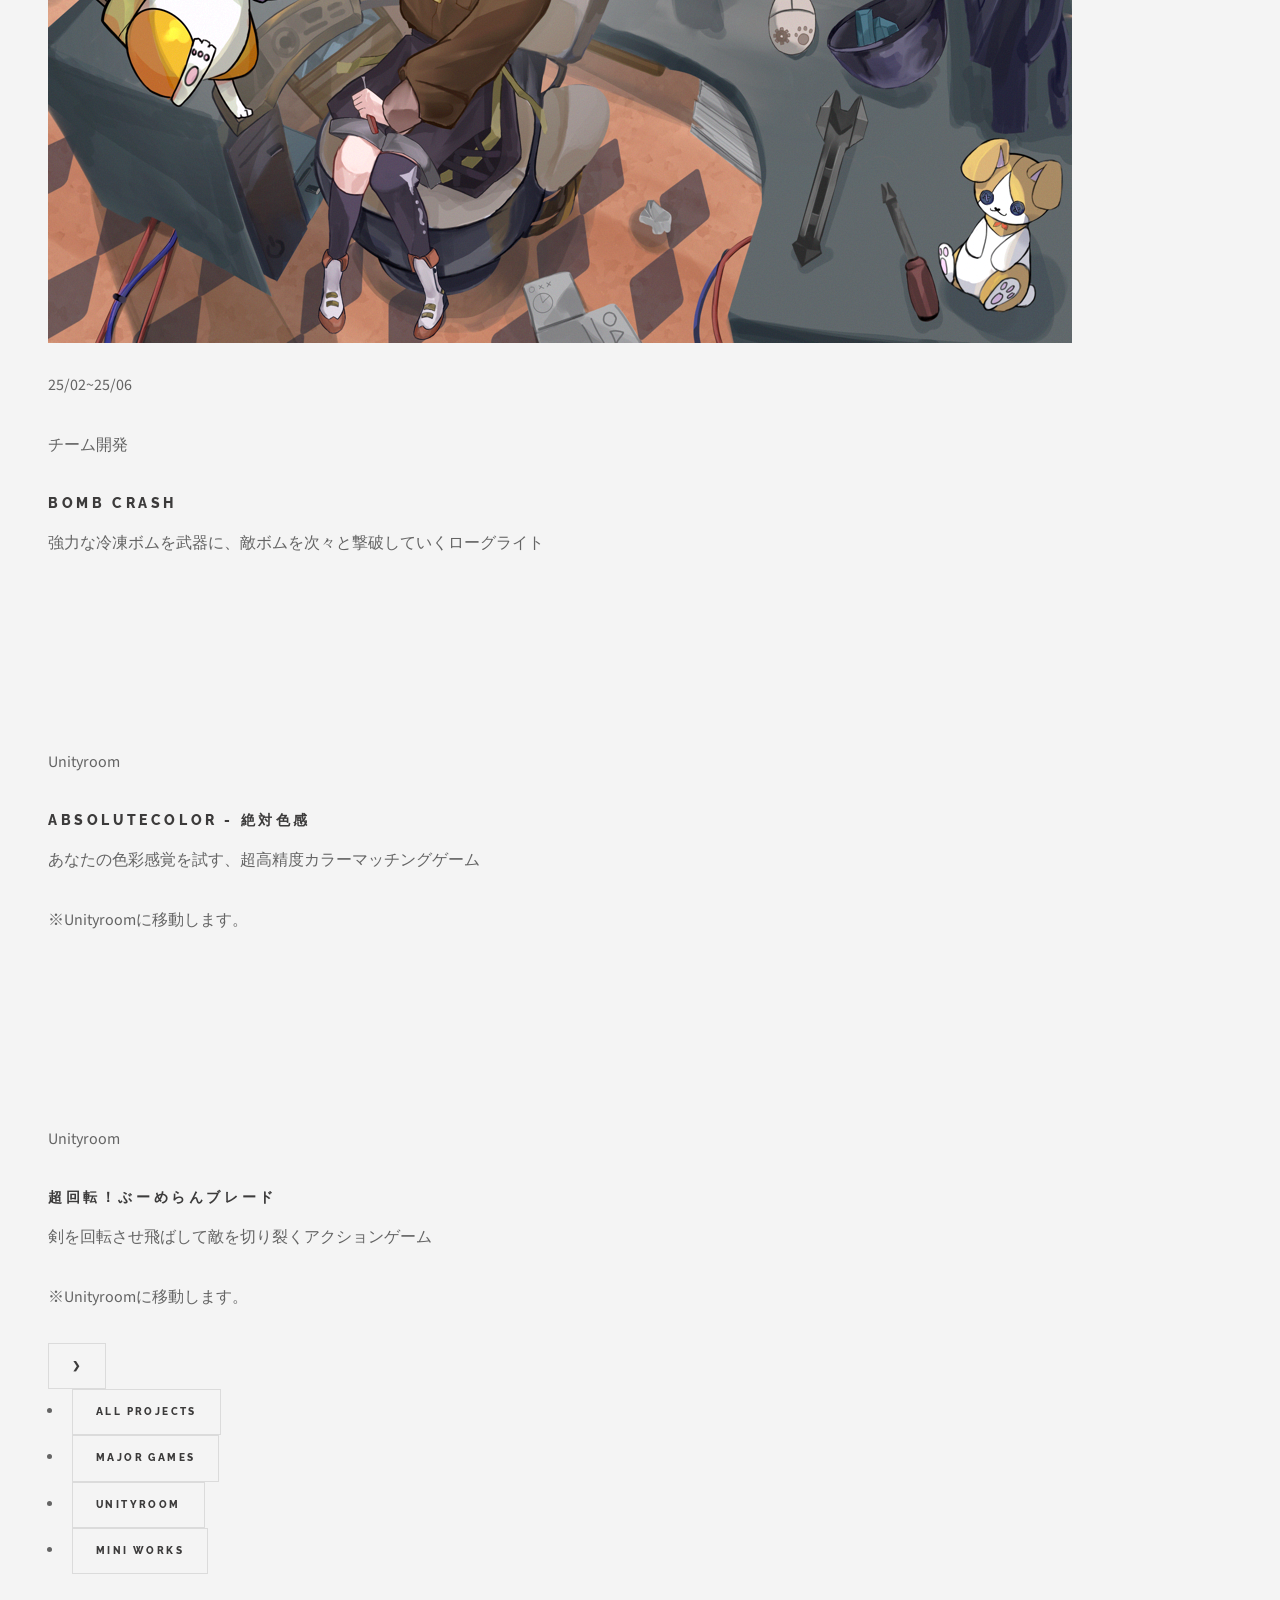
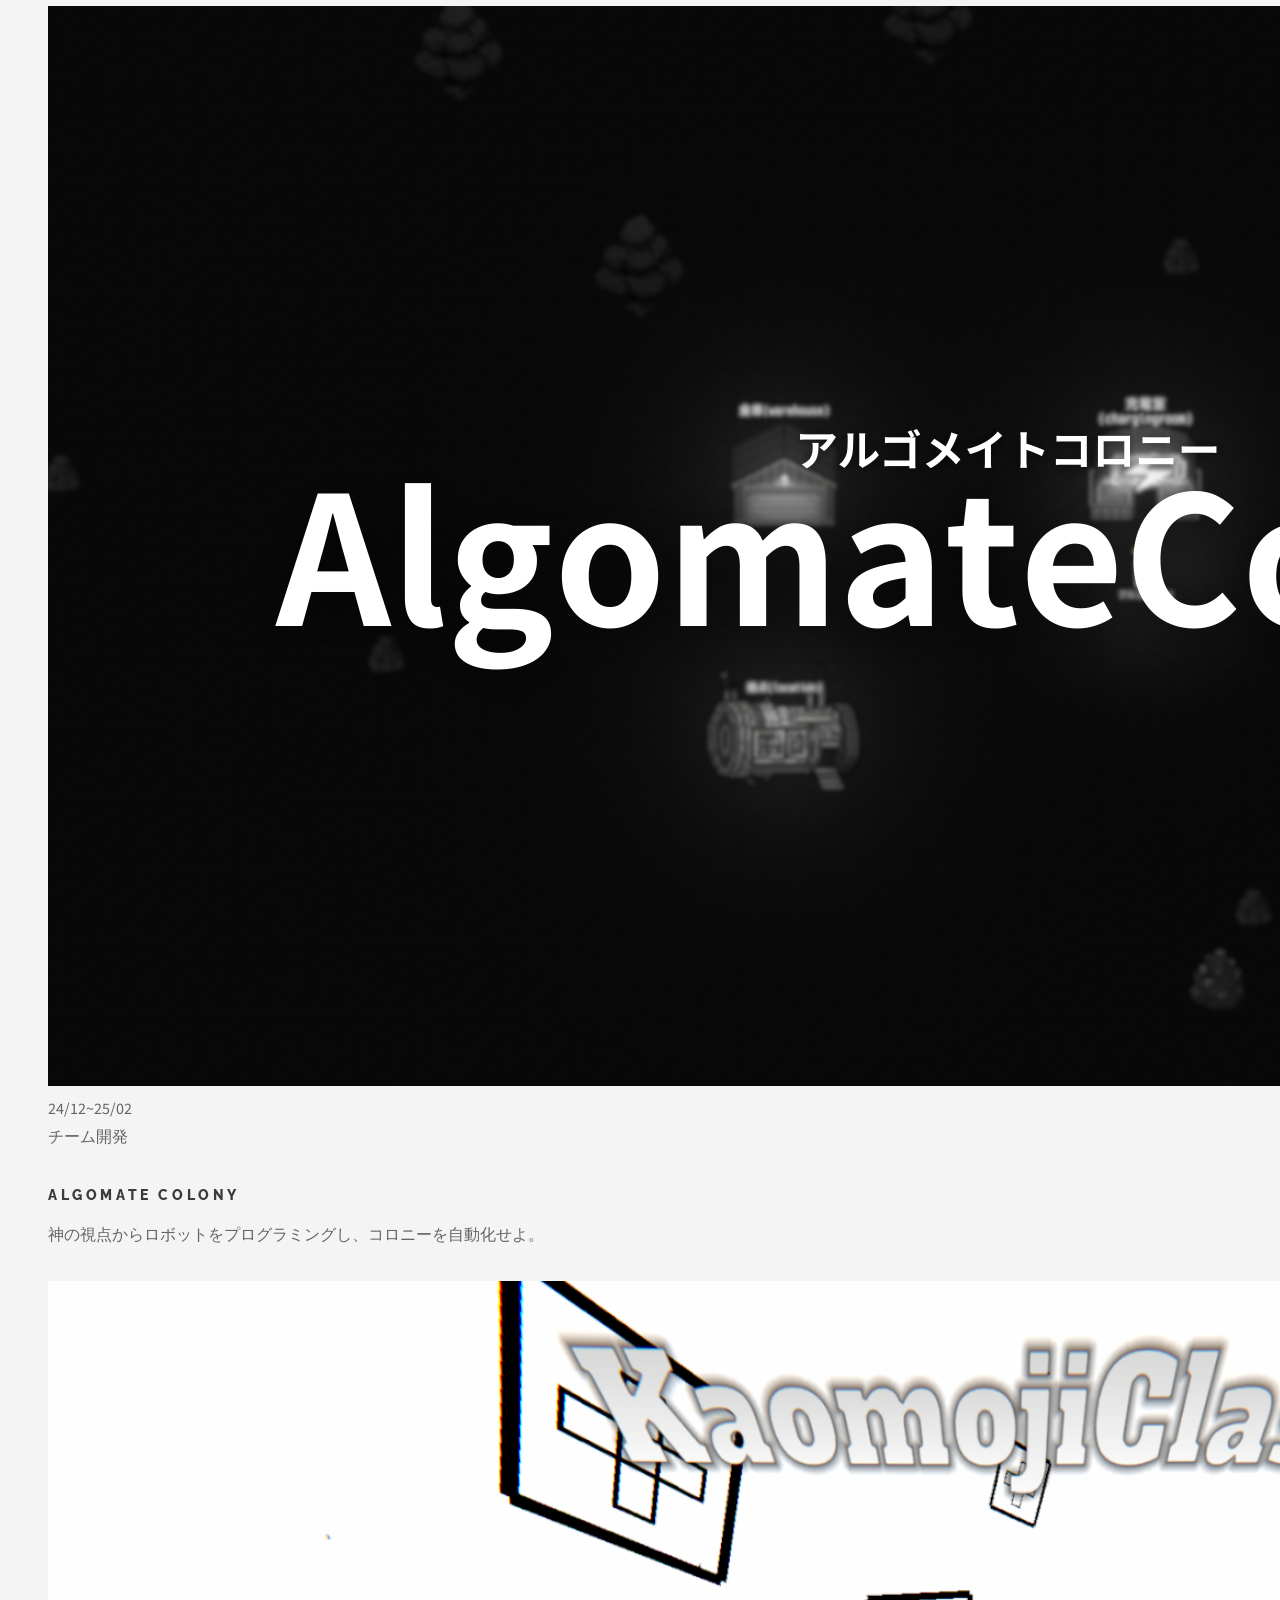
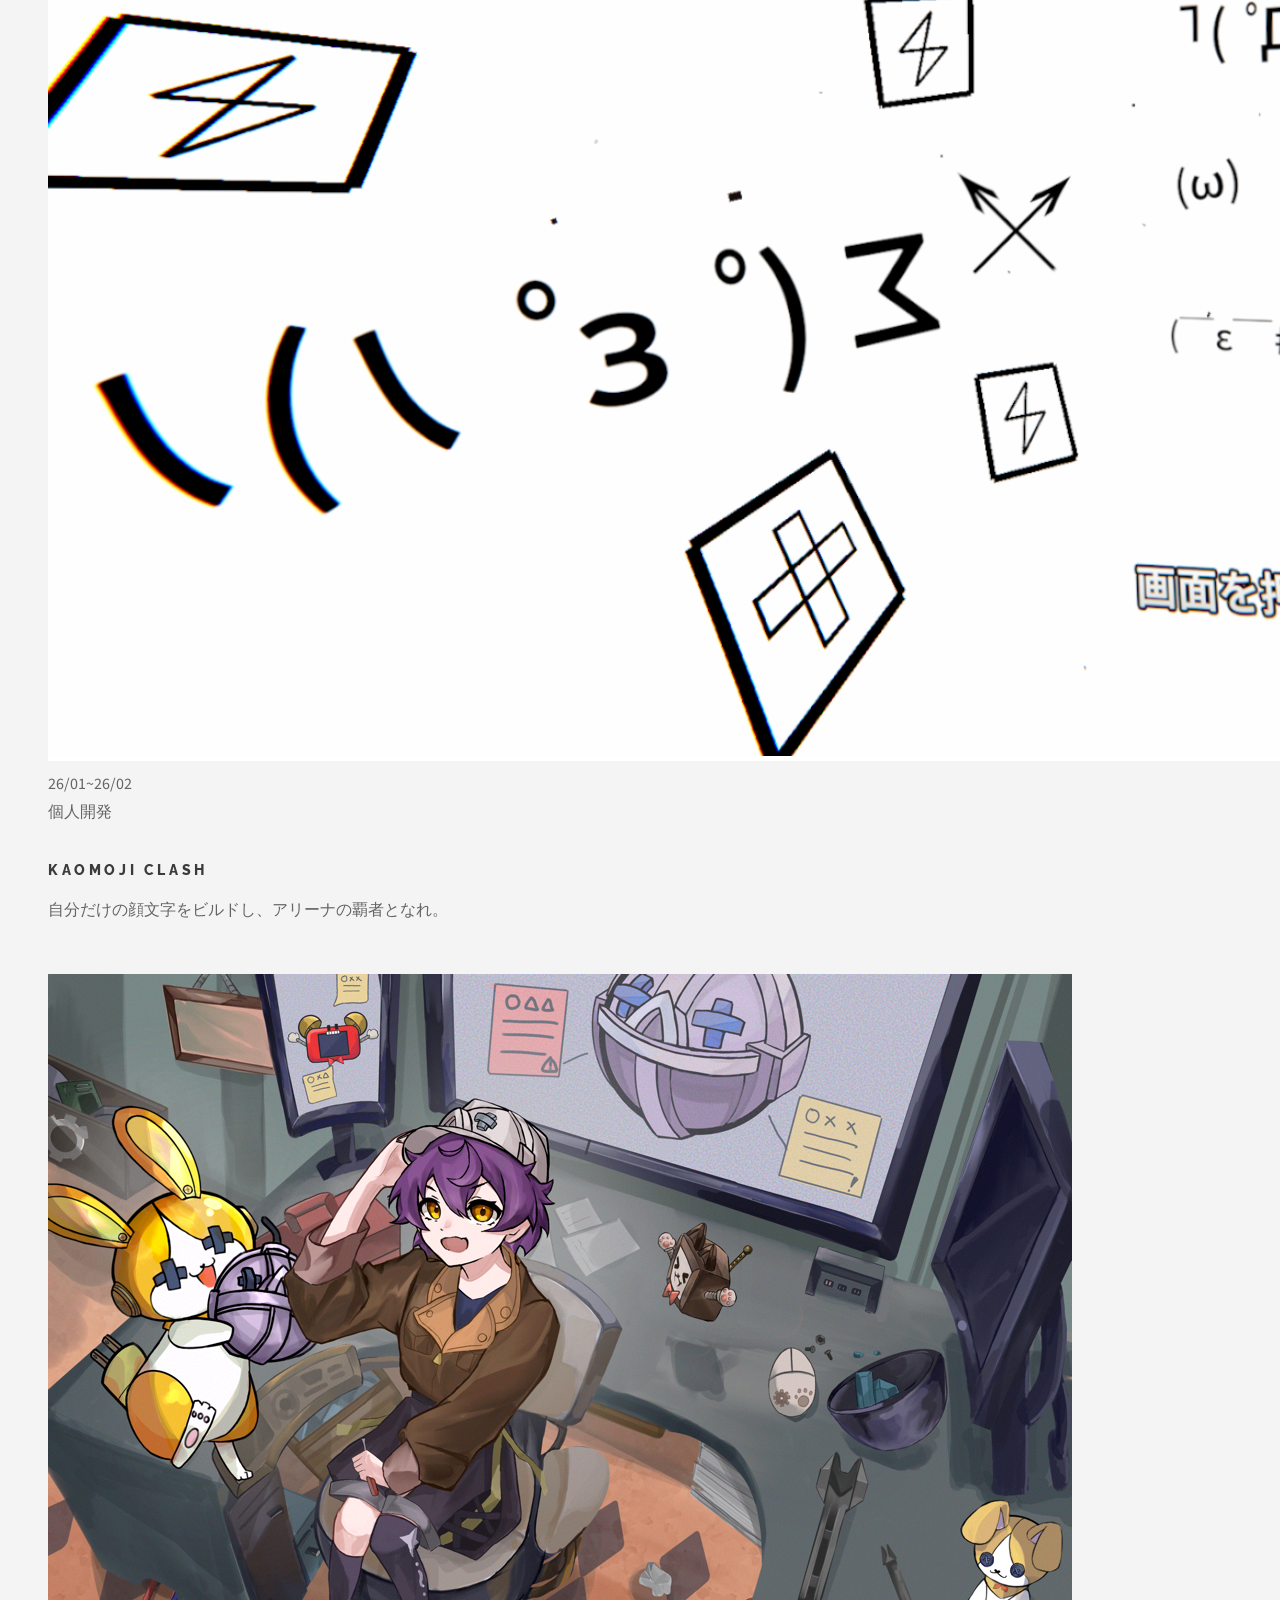
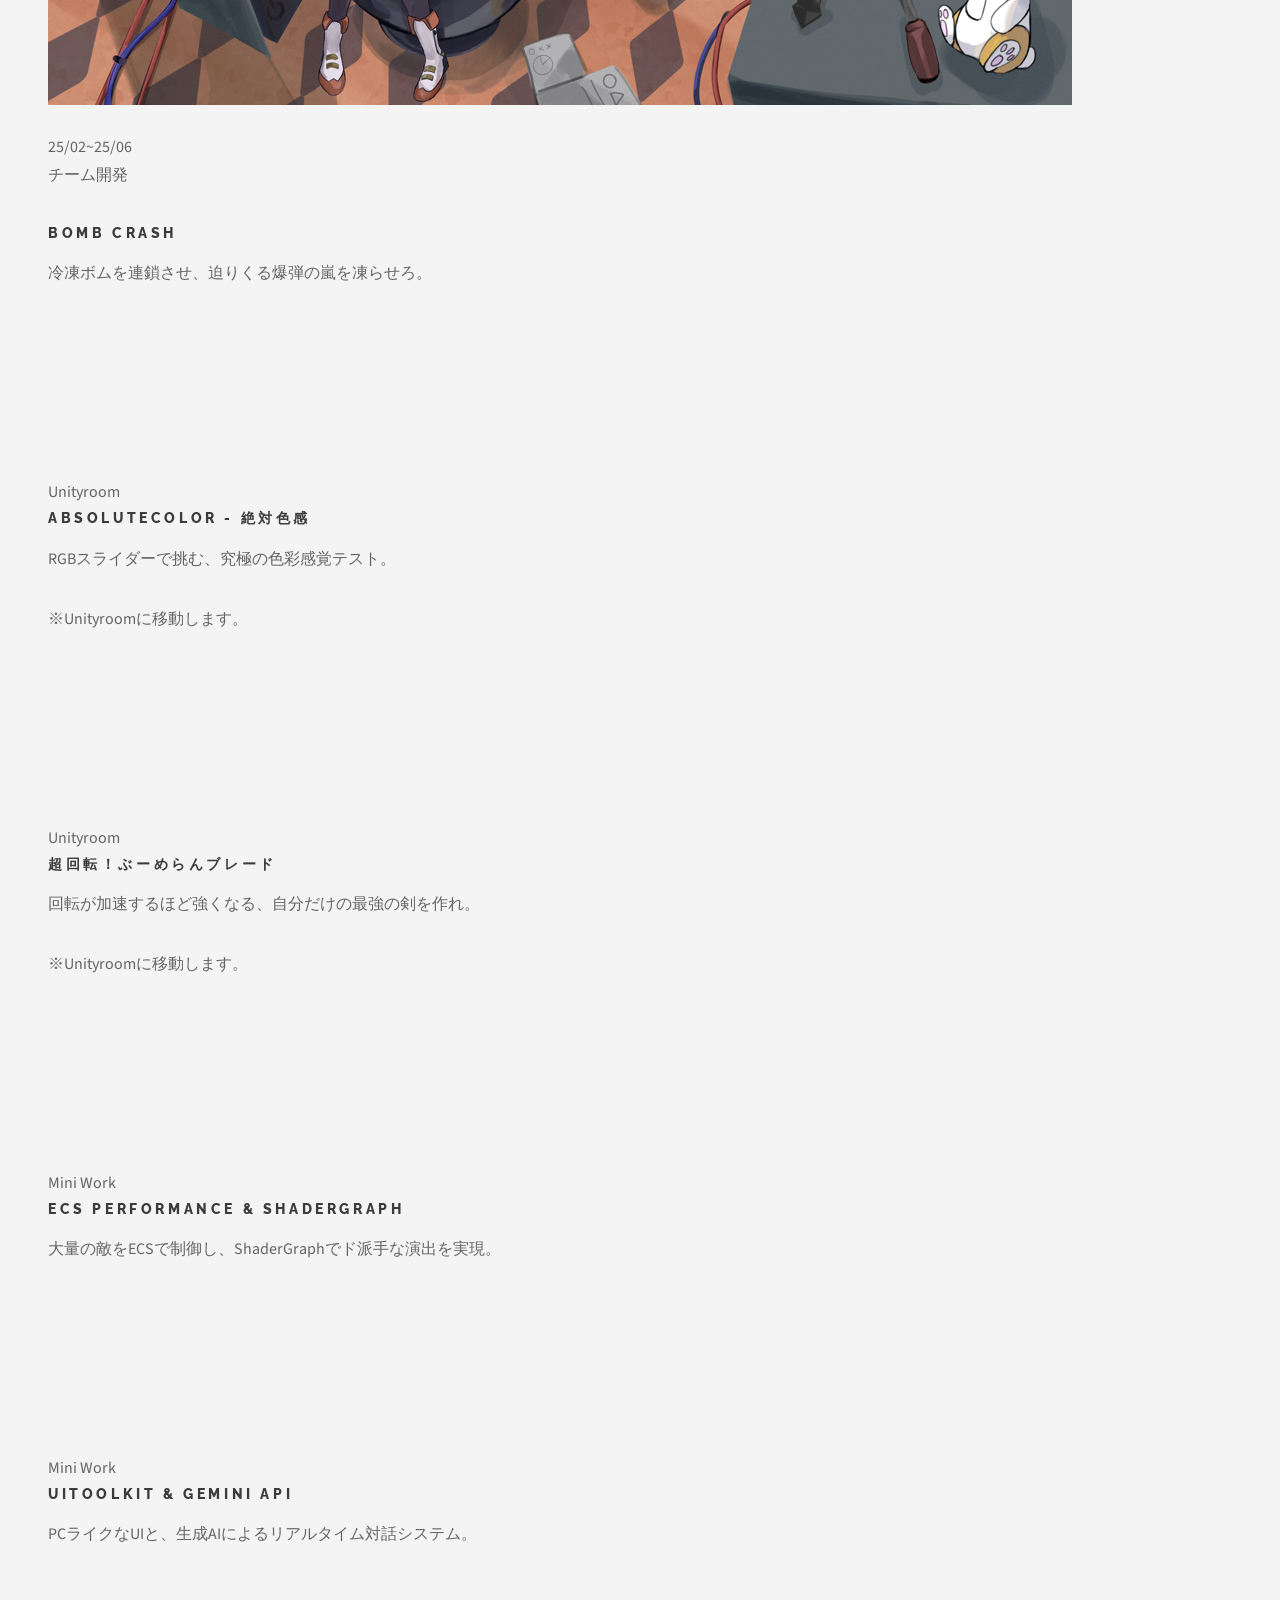
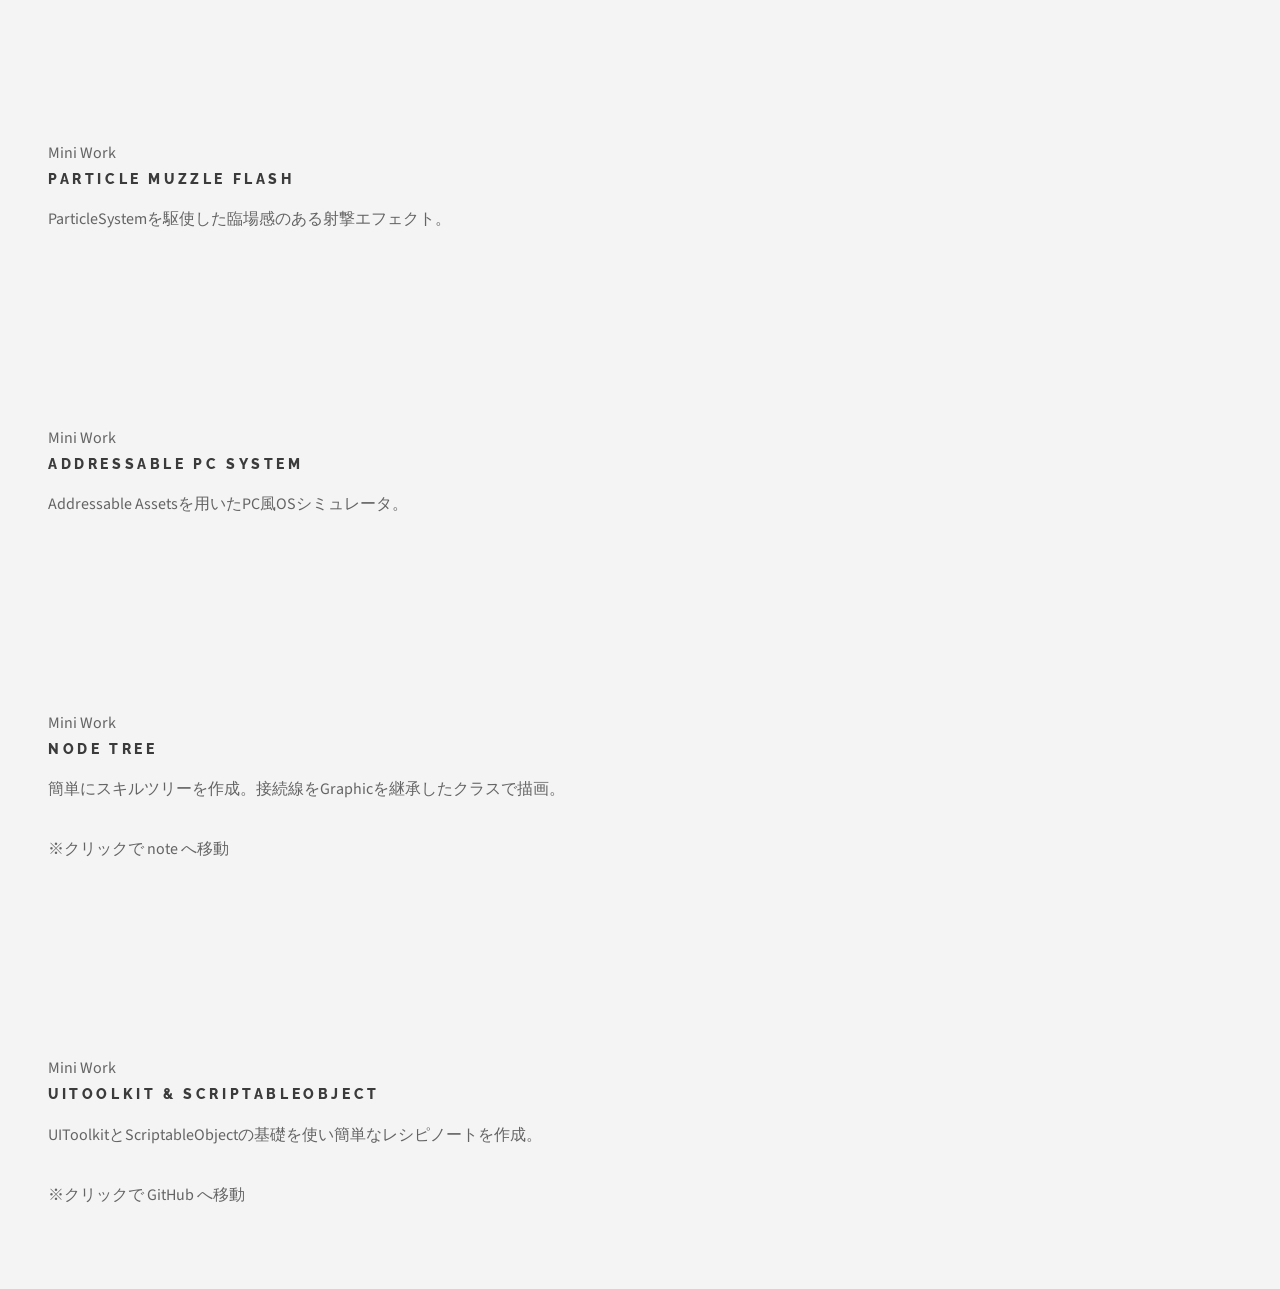
==== commit f325b97b: "動画編集したやつは削除し、個人開発、チーム開発のタグを追加" ====
--- a/index.html
+++ b/index.html
@@ -4,11 +4,12 @@
 	html5up.net | @ajlkn
 	Free for personal and commercial use under the CCA 3.0 license (html5up.net/license)
 -->
-<html>
+<html lang="ja">
 
 <head>
 	<meta charset="utf-8" />
 	<meta name="viewport" content="width=device-width, initial-scale=1, user-scalable=no" />
+	<title>Portfolio</title>
 	<link rel="stylesheet" href="assets/css/main.css" />
 </head>
 
@@ -16,158 +17,342 @@
 
 	<!-- Wrapper -->
 	<div id="wrapper">
+
 		<!-- Main -->
 		<div id="main">
 
-			<!-- Post -->
-			<article class="post">
-				<header>
-					<div class="title">
-						<div class="project-genres">
-							<p class="project-genre">コマンド入力</p>
-							<p class="project-genre">拠点運営シミュレーション</p>
-						</div>
-						<h2><a href="single.html?post=algomate">Algomate Colony</a></h2>
-						<p>プレイヤーが神の視点からロボットたちに命令（プログラミング）を与え、自動化されたコロニーを運営・発展させていくシミュレーションゲームです。
-							<br>ロボットに資源の収集、運搬、加工などを指示し、あなたの手でコロニーを豊かにしていきましょう。
-							<br>ゲームを進めることで、より複雑で高度な命令をプログラムできるようになり、ロボットたちの作業効率を最適化していく楽しみが味わえます。</p>
+			<section class="hero-section">
+				<!-- Hero Banner -->
+				<div class="hero-banner">
+					<img src="images/Hiyoko_Thumbnail.png" alt="Featured Game">
+					<div class="overlay">
+						<h1>PORTFOLIO</h1>
 					</div>
-					<div class="meta">
-						<h3>開発メンバー</h3>
-						<a href="#" class="author"><span class="name">清水日向多</span><span class="role-tags"><span class="role-tag">プログラマー</span><span class="role-tag">プランナー</span></span><img
-								src="images/Hiyoko_icon.png" alt="" /></a>
-						<a href="#" class="author"><span class="name">田島侑來</span><span class="role-tags"><span class="role-tag">デザイナー</span></span><img
-								src="images/TajimaYura_Icon.jpg" alt="" /></a>
-					</div>
-				</header>
-				<a href="single.html?post=algomate" class="image featured"><img
-						src="images/AlgomateColony_Thumbnail.png" alt="" /></a>
-				<footer>
-					<ul class="actions">
-						<li><a href="single.html?post=algomate" class="button large">詳細を見る</a></li>
-					</ul>
-					<ul class="stats">
-						<li><a href="#">Unity</a></li>
-						<li><a href="#">Team Development</a></li>
-					</ul>
-				</footer>
-			</article>
-
-			<article class="post">
-				<header>
-					<div class="title">
-						<div class="project-genres">
-							<p class="project-genre">顔文字</p>
-							<p class="project-genre">ビルド</p>
-							<p class="project-genre">衝突アクション</p>
-						</div>
-						<h2><a href="single.html?post=kaomoji">Kaomoji Clash</a></h2>
-						<p>遠い未来、文字は単なる記録手段ではなく、感情と意志を宿すエネルギー体へと変化した。
-							<br>人々はその力を Kaomoji と呼び、記号の並びで人格・能力・記憶の輪郭を形作る技術を発展させた。 
-							<br>顔文字は遊びではなく、戦場で実体化する戦術フレームとなる。</p>
-					</div>
-					<div class="meta">
-						<h3>開発メンバー</h3>
-						<a href="#" class="author"><span class="name">清水日向多</span><span class="role-tags"><span class="role-tag">プログラマー</span><span class="role-tag">プランナー</span></span><img src="images/Hiyoko_icon.png"
-								alt="" /></a>
-					</div>
-				</header>
-				<a href="single.html?post=kaomoji" class="image featured"><img src="images/KaomojiClash_Thumbnail.png"
-						alt="" /></a>
-				<footer>
-					<ul class="actions">
-						<li><a href="single.html?post=kaomoji" class="button large">詳細を見る</a></li>
-					</ul>
-					<ul class="stats">
-						<li><a href="#">Unity</a></li>
-						<li><a href="#">Personal Development</a></li>
-					</ul>
-				</footer>
-			</article>
-
-			<article class="post">
-				<header>
-					<div class="title">
-						<div class="project-genres">
-							<p class="project-genre">ローグライト</p>
-							<p class="project-genre">爆弾迎撃アクション</p>
-						</div>
-						<h2><a href="single.html?post=bombcrash">Bomb Crash</a></h2>
-						<p>プレイヤーは強力な冷凍ボムを武器に、カウントダウン式の敵ボムが爆発する前に次々と撃破していきます。
-							<br>敵を倒してスクラップとインサイトポイントを集め、スキルや装備をアップグレードしながら、どこまでウェーブを生き延びられるか挑戦しましょう。</p>
-					</div>
-					<div class="meta">
-						<h3>開発メンバー</h3>
-						<a href="#" class="author"><span class="name">清水日向多</span><span class="role-tags"><span class="role-tag">プログラマー</span><span class="role-tag">プランナー</span></span><img src="images/Hiyoko_icon.png"
-								alt="" /></a>
-						<a href="#" class="author"><span class="name">小西睦月</span><span class="role-tags"><span class="role-tag">プログラマー</span></span><img src="images/character_oji_02_blue_brown.png"
-								alt="" /></a>
-						<a href="#" class="author"><span class="name">岩見穂乃香</span><span class="role-tags"><span class="role-tag">デザイナー</span></span><img src="images/character_tenshi_gold.png" alt="" /></a>
-					</div>
-				</header>
-				<a href="single.html?post=bombcrash" class="image featured"><img src="images/BombCrash_Thumbnail.png"
-						alt="" /></a>
-				<footer>
-					<ul class="actions">
-						<li><a href="single.html?post=bombcrash" class="button large">詳細を見る</a></li>
-					</ul>
-					<ul class="stats">
-						<li><a href="#">Unity</a></li>
-						<li><a href="#">Team Development</a></li>
-					</ul>
-				</footer>
-			</article>
-		</div>
-
-		<!-- Sidebar -->
-		<section id="sidebar">
-
-			<!-- Intro -->
-			<section id="intro">
-				<a href="#" class="logo"><img src="images/Hiyoko_icon.png" alt="" /></a>
-				<header>
-					<h2>Game Portfolio</h2>
-					<p>今までに制作したゲームをまとめる自身のサイトです。</p>
-				</header>
-			</section>
-
-			<!-- Mini Posts -->
-			<section>
-				<div class="mini-posts">
-
-					<!-- Mini Post -->
-					<article class="mini-post">
-						<header>
-							<h3><a href="single.html?post=algomate">Algomate Colony</a></h3>
-							<time class="published" datetime="2024-12-1">開発期間:24/12~25/02</time>
-							<a href="#" class="author"><img src="images/AlgomateColony_Logo.png" alt="" /></a>
-						</header>
-						<a href="single.html?post=algomate" class="image"><img src="images/AlgomateColony_Thumbnail.png"
-								alt="" /></a>
-					</article>
-
-					<article class="mini-post">
-						<header>
-							<h3><a href="single.html?post=kaomoji">Kaomoji Clash</a></h3>
-							<time class="published" datetime="2026-02-1">開発期間:26/01~26/02</time>
-							<a href="#" class="author"><img src="images/KaomojiClash_Logo.png" alt="" /></a>
-						</header>
-						<a href="single.html?post=kaomoji" class="image"><img src="images/KaomojiClash_Thumbnail.png"
-								alt="" /></a>
-					</article>
-
-					<article class="mini-post">
-						<header>
-							<h3><a href="single.html?post=bombcrash">Bomb Crash</a></h3>
-							<time class="published" datetime="2026-02-1">開発期間:25/02~25/06</time>
-							<a href="#" class="author"><img src="images/BombCrash_Logo.png" alt="" /></a>
-						</header>
-						<a href="single.html?post=bombcrash" class="image"><img src="images/BombCrash_Thumbnail.png"
-								alt="" /></a>
-					</article>
+				</div>
+
+				<!-- Hero Profile -->
+				<div class="hero-profile">
+					<header>
+						<div class="profile-side">
+							<a href="#" class="logo"><img src="images/Hiyoko_icon.png" alt="" /></a>
+							<h2>Shimizu Hinata</h2>
+						</div>
+						<p>ゲームシステムの設計・実装を中心に、Unity / C#を用いたゲーム開発に取り組んでいます。</p>
+						<p>現在では、KaomojiClashのブラッシュアップやチーム制作に取り組んでいます。</p>
+						<div class="profile-side">
+							<a href="https://note.com/hiyokopiyo15" class="logo" target="_blank">
+								<img src="images/note-icon.png" alt="note">
+							</a>
+							<a href="https://drive.google.com/drive/u/0/folders/1XsdErDQ0lneA7aLBliqC6gfg_Ov3QEUa"
+								class="logo" target="_blank">
+								<img src="images/GoogleDrive_Icon.png" alt="Google Drive">
+							</a>
+							<a href="https://github.com/HinataPiyo?tab=repositories" class="logo" target="_blank">
+								<img src="images/GitHub_Invertocat_Black.png" alt="GitHub">
+							</a>
+						</div>
+					</header>
 				</div>
 			</section>
-		</section>
+
+			<!-- Featured Carousel -->
+			<section class="featured-carousel">
+				<header>
+					<h2>Featured Games</h2>
+				</header>
+				<div class="carousel-controls">
+					<button type="button" class="carousel-nav prev" aria-label="Previous">&#10094;</button>
+					<div class="carousel-container" id="featured-carousel">
+						<a href="algomate.html" class="carousel-item">
+							<div class="image-wrapper">
+								<img src="images/AlgomateColony_Thumbnail.png" alt="Algomate Colony">
+							</div>
+							<div class="info">
+							<div class="period-row">
+								<p class="published">24/12~25/02</p>
+								<p class="team-label">チーム開発</p>
+							</div>
+								<h3>Algomate Colony</h3>
+								<p>自動化されたコロニーを運営・発展させていくシミュレーションゲーム</p>
+							</div>
+						</a>
+						<a href="kaomoji.html" class="carousel-item">
+							<div class="image-wrapper">
+								<img src="images/KaomojiClash_Thumbnail.png" alt="Kaomoji Clash">
+							</div>
+							<div class="info">
+								<div class="period-row">
+									<p class="published">26/01~26/02</p>
+									<p class="team-label">個人開発</p>
+								</div>
+								<h3>Kaomoji Clash</h3>
+								<p>自分で顔文字を組み立て、アリーナで敵と激突させるアクションゲーム</p>
+							</div>
+						</a>
+						<a href="bombcrash.html" class="carousel-item">
+							<div class="image-wrapper">
+								<img src="images/BombCrash_Thumbnail.png" alt="Bomb Crash">
+							</div>
+							<div class="info">
+								<div class="period-row">
+									<p class="published">25/02~25/06</p>
+									<p class="team-label">チーム開発</p>
+								</div>
+								<h3>Bomb Crash</h3>
+								<p>強力な冷凍ボムを武器に、敵ボムを次々と撃破していくローグライト</p>
+							</div>
+						</a>
+						<a href="https://unityroom.com/games/absolutecolor01" target="_blank" class="carousel-item">
+							<div class="image-wrapper">
+								<iframe src="https://www.youtube.com/embed/62C6vth-yDw" title="YouTube video player"
+									frameborder="0"
+									allow="accelerometer; autoplay; clipboard-write; encrypted-media; gyroscope; picture-in-picture; web-share"
+									allowfullscreen>
+								</iframe>
+							</div>
+							<div class="info">
+								<p class="published">Unityroom</p>
+								<h3>AbsoluteColor - 絶対色感</h3>
+								<p>あなたの色彩感覚を試す、超高精度カラーマッチングゲーム</p>
+								<p class="card-link-note">※Unityroomに移動します。</p>
+							</div>
+						</a>
+						<a href="https://unityroom.com/games/sword-slicer" target="_blank" class="carousel-item">
+							<div class="image-wrapper">
+								<iframe src="https://www.youtube.com/embed/XoulBDcGWyg" title="YouTube video player"
+									frameborder="0"
+									allow="accelerometer; autoplay; clipboard-write; encrypted-media; gyroscope; picture-in-picture; web-share"
+									allowfullscreen>
+								</iframe>
+							</div>
+							<div class="info">
+								<p class="published">Unityroom</p>
+								<h3>超回転！ぶーめらんブレード</h3>
+								<p>剣を回転させ飛ばして敵を切り裂くアクションゲーム</p>
+								<p class="card-link-note">※Unityroomに移動します。</p>
+							</div>
+						</a>
+					</div>
+					<button type="button" class="carousel-nav next" aria-label="Next">&#10095;</button>
+				</div>
+			</section>
+
+			<!-- Portfolio Section -->
+			<section class="portfolio-section">
+				<div class="portfolio-list-wrapper">
+					<div class="filter-sidebar filter-inline">
+						<ul class="filter-button-list">
+							<li><button class="filter-btn active" data-filter="all">All Projects</button></li>
+							<li><button class="filter-btn" data-filter="game">Major Games</button></li>
+							<li><button class="filter-btn" data-filter="unityroom">Unityroom</button></li>
+							<li><button class="filter-btn" data-filter="mini">Mini Works</button></li>
+							<!-- <li><button class="filter-btn" data-filter="video">Video Production</button></li> -->
+						</ul>
+					</div>
+					<div class="portfolio-grid">
+						<!-- Major Games -->
+						<a href="algomate.html" class="minimal-card" data-category="game">
+							<div class="thumb"><img src="images/AlgomateColony_Thumbnail.png" alt=""></div>
+							<div class="info">
+							<div class="period-row">
+								<span class="period">24/12~25/02</span>
+								<p class="team-label">チーム開発</p>
+							</div>
+								<h3>Algomate Colony</h3>
+								<p class="catchphrase">神の視点からロボットをプログラミングし、コロニーを自動化せよ。</p>
+							</div>
+						</a>
+
+						<a href="kaomoji.html" class="minimal-card" data-category="game">
+							<div class="thumb"><img src="images/KaomojiClash_Thumbnail.png" alt=""></div>
+							<div class="info">
+								<div class="period-row">
+									<span class="period">26/01~26/02</span>
+									<p class="team-label">個人開発</p>
+								</div>
+								<h3>Kaomoji Clash</h3>
+								<p class="catchphrase">自分だけの顔文字をビルドし、アリーナの覇者となれ。</p>
+							</div>
+						</a>
+
+						<a href="bombcrash.html" class="minimal-card" data-category="game">
+							<div class="thumb"><img src="images/BombCrash_Thumbnail.png" alt=""></div>
+							<div class="info">
+								<div class="period-row">
+									<span class="period">25/02~25/06</span>
+									<p class="team-label">チーム開発</p>
+								</div>
+								<h3>Bomb Crash</h3>
+								<p class="catchphrase">冷凍ボムを連鎖させ、迫りくる爆弾の嵐を凍らせろ。</p>
+							</div>
+						</a>
+
+						<!-- Unityroom -->
+						<a href="https://unityroom.com/games/absolutecolor01" target="_blank" class="minimal-card"
+							data-category="unityroom">
+							<div class="thumb">
+								<iframe src="https://www.youtube.com/embed/62C6vth-yDw" title="YouTube video player"
+									frameborder="0"
+									allow="accelerometer; autoplay; clipboard-write; encrypted-media; gyroscope; picture-in-picture; web-share"
+									allowfullscreen>
+								</iframe>
+							</div>
+							<div class="info">
+								<span class="period">Unityroom</span>
+								<h3>AbsoluteColor - 絶対色感</h3>
+								<p class="catchphrase">RGBスライダーで挑む、究極の色彩感覚テスト。</p>
+								<p class="card-link-note">※Unityroomに移動します。</p>
+							</div>
+						</a>
+
+						<a href="https://unityroom.com/games/sword-slicer" target="_blank" class="minimal-card"
+							data-category="unityroom">
+							<div class="thumb">
+								<iframe src="https://www.youtube.com/embed/XoulBDcGWyg" title="YouTube video player"
+									frameborder="0"
+									allow="accelerometer; autoplay; clipboard-write; encrypted-media; gyroscope; picture-in-picture; web-share"
+									allowfullscreen>
+								</iframe>
+							</div>
+							<div class="info">
+								<span class="period">Unityroom</span>
+								<h3>超回転！ぶーめらんブレード</h3>
+								<p class="catchphrase">回転が加速するほど強くなる、自分だけの最強の剣を作れ。</p>
+								<p class="card-link-note">※Unityroomに移動します。</p>
+							</div>
+						</a>
+
+						<!-- Mini Works -->
+						<div class="minimal-card" data-category="mini">
+							<iframe src="https://www.youtube.com/embed/wzwYaukL7t0" title="YouTube video player"
+								frameborder="0"
+								allow="accelerometer; autoplay; clipboard-write; encrypted-media; gyroscope; picture-in-picture; web-share"
+								allowfullscreen></iframe>
+							<div class="info">
+								<span class="period">Mini Work</span>
+								<h3>ECS Performance & ShaderGraph</h3>
+								<p class="catchphrase">大量の敵をECSで制御し、ShaderGraphでド派手な演出を実現。</p>
+							</div>
+						</div>
+
+						<div class="minimal-card" data-category="mini">
+							<iframe src="https://www.youtube.com/embed/hbKHc-xk9mo" title="YouTube video player"
+								frameborder="0"
+								allow="accelerometer; autoplay; clipboard-write; encrypted-media; gyroscope; picture-in-picture; web-share"
+								allowfullscreen></iframe>
+							<div class="info">
+								<span class="period">Mini Work</span>
+								<h3>UIToolkit & Gemini API</h3>
+								<p class="catchphrase">PCライクなUIと、生成AIによるリアルタイム対話システム。</p>
+							</div>
+						</div>
+
+						<div class="minimal-card" data-category="mini">
+							<iframe src="https://www.youtube.com/embed/AvFe8xZq5Lo" title="YouTube video player"
+								frameborder="0"
+								allow="accelerometer; autoplay; clipboard-write; encrypted-media; gyroscope; picture-in-picture; web-share"
+								allowfullscreen></iframe>
+							<div class="info">
+								<span class="period">Mini Work</span>
+								<h3>Particle muzzle flash</h3>
+								<p class="catchphrase">ParticleSystemを駆使した臨場感のある射撃エフェクト。</p>
+							</div>
+						</div>
+
+						<div class="minimal-card" data-category="mini">
+							<iframe src="https://www.youtube.com/embed/X6vnGXn5MxM" title="YouTube video player"
+								frameborder="0"
+								allow="accelerometer; autoplay; clipboard-write; encrypted-media; gyroscope; picture-in-picture; web-share"
+								allowfullscreen></iframe>
+							<div class="info">
+								<span class="period">Mini Work</span>
+								<h3>Addressable PC System</h3>
+								<p class="catchphrase">Addressable Assetsを用いたPC風OSシミュレータ。</p>
+							</div>
+						</div>
+
+						<div class="minimal-card" data-category="mini">
+							<iframe src="https://www.youtube.com/embed/O_EVzG_THUU" title="YouTube video player"
+								frameborder="0"
+								allow="accelerometer; autoplay; clipboard-write; encrypted-media; gyroscope; picture-in-picture; web-share"
+								allowfullscreen></iframe>
+							<div class="info">
+								<span class="period">Mini Work</span>
+								<h3>Node Tree</h3>
+								<p class="catchphrase">簡単にスキルツリーを作成。接続線をGraphicを継承したクラスで描画。</p>
+								<p class="card-link-note">※クリックで note へ移動</p>
+							</div>
+							<a class="card-overlay-link" href="https://note.com/hiyokopiyo15/m/m5422dfc375b8" target="_blank" rel="noopener noreferrer" aria-label="noteページへ移動"></a>
+						</div>
+
+						<div class="minimal-card" data-category="mini">
+							<iframe src="https://www.youtube.com/embed/sPvNX9SME2Q" title="YouTube video player"
+								frameborder="0"
+								allow="accelerometer; autoplay; clipboard-write; encrypted-media; gyroscope; picture-in-picture; web-share"
+								allowfullscreen></iframe>
+							<div class="info">
+								<span class="period">Mini Work</span>
+								<h3>UIToolkit & ScriptableObject</h3>
+								<p class="catchphrase">UIToolkitとScriptableObjectの基礎を使い簡単なレシピノートを作成。</p>
+								<p class="card-link-note">※クリックで GitHub へ移動</p>
+							</div>
+							<a class="card-overlay-link" href="https://github.com/HinataPiyo/CookingNote" target="_blank" rel="noopener noreferrer" aria-label="GitHubページへ移動"></a>
+						</div>
+
+						<!-- Video Production -->
+						<!-- <div class="minimal-card" data-category="video">
+							<iframe src="https://www.youtube.com/embed/ECkEUhHB1dw" title="YouTube video player"
+								frameborder="0"
+								allow="accelerometer; autoplay; clipboard-write; encrypted-media; gyroscope; picture-in-picture; web-share"
+								allowfullscreen></iframe>
+							<div class="info">
+								<span class="period">Video Production</span>
+								<h3>愛じゃない</h3>
+								<p class="catchphrase">DAZBEE (ダズビー) 様の楽曲「愛じゃない」の自主制作MV。</p>
+							</div>
+						</div>
+
+						<div class="minimal-card" data-category="video">
+							<iframe src="https://www.youtube.com/embed/nolp9bYaBcU" title="YouTube video player"
+								frameborder="0"
+								allow="accelerometer; autoplay; clipboard-write; encrypted-media; gyroscope; picture-in-picture; web-share"
+								allowfullscreen></iframe>
+							<div class="info">
+								<span class="period">Video Production</span>
+								<h3>プロポーズ</h3>
+								<p class="catchphrase">内緒のピアス 様の楽曲「プロポーズ」の自主制作MV。</p>
+							</div>
+						</div>
+
+						<div class="minimal-card" data-category="video">
+							<iframe src="https://www.youtube.com/embed/PPnH3ncffSQ" title="YouTube video player"
+								frameborder="0"
+								allow="accelerometer; autoplay; clipboard-write; encrypted-media; gyroscope; picture-in-picture; web-share"
+								allowfullscreen></iframe>
+							<div class="info">
+								<span class="period">Video Production</span>
+								<h3>マフィア</h3>
+								<p class="catchphrase">wotaku 様の楽曲「マフィア」の自主制作MV。</p>
+							</div>
+						</div>
+
+						<div class="minimal-card" data-category="video">
+							<iframe src="https://www.youtube.com/embed/q2hDVmBFAmE" title="YouTube video player"
+								frameborder="0"
+								allow="accelerometer; autoplay; clipboard-write; encrypted-media; gyroscope; picture-in-picture; web-share"
+								allowfullscreen></iframe>
+							<div class="info">
+								<span class="period">Video Production</span>
+								<h3>絶交</h3>
+								<p class="catchphrase">なきそ 様の楽曲「絶交」の自主制作MV。</p>
+							</div>
+						</div> -->
+
+					</div>
+				</div>
+			</section>
+
+		</div>
 	</div>
 
 	<!-- Scripts -->
@@ -176,6 +361,74 @@
 	<script src="assets/js/breakpoints.min.js"></script>
 	<script src="assets/js/util.js"></script>
 	<script src="assets/js/main.js"></script>
+	<script src="assets/js/site.js"></script>
+	<script src="assets/js/portfolio-filter.js"></script>
+	<script>
+		(function () {
+			var carousel = document.getElementById('featured-carousel');
+			if (!carousel) return;
+
+			var prevBtn = document.querySelector('.featured-carousel .carousel-nav.prev');
+			var nextBtn = document.querySelector('.featured-carousel .carousel-nav.next');
+			var items = Array.from(carousel.querySelectorAll('.carousel-item'));
+			var currentIndex = 0;
+			var autoSlideTimer;
+
+			function scrollToIndex(index, behavior) {
+				if (!items.length) return;
+				currentIndex = (index + items.length) % items.length;
+				var target = items[currentIndex];
+				var scrollPos = target.offsetLeft - (carousel.clientWidth - target.clientWidth) / 2;
+				carousel.scrollTo({
+					left: scrollPos,
+					behavior: behavior || 'smooth'
+				});
+				if (behavior !== 'auto') {
+					carousel.scrollLeft = target.offsetLeft;
+				}
+			}
+
+			function goNext() {
+				scrollToIndex(currentIndex + 1, 'smooth');
+			}
+
+			function goPrev() {
+				scrollToIndex(currentIndex - 1, 'smooth');
+			}
+
+			function startAutoSlide() {
+				stopAutoSlide();
+				autoSlideTimer = window.setInterval(goNext, 5000);
+			}
+
+			function stopAutoSlide() {
+				if (autoSlideTimer) {
+					window.clearInterval(autoSlideTimer);
+					autoSlideTimer = null;
+				}
+			}
+
+			if (prevBtn) {
+				prevBtn.addEventListener('click', function () {
+					goPrev();
+				});
+			}
+
+			if (nextBtn) {
+				nextBtn.addEventListener('click', function () {
+					goNext();
+				});
+			}
+
+			carousel.addEventListener('mouseenter', stopAutoSlide);
+			carousel.addEventListener('mouseleave', startAutoSlide);
+			window.addEventListener('resize', function () {
+				scrollToIndex(currentIndex, 'auto');
+			});
+
+			startAutoSlide();
+		})();
+	</script>
 
 </body>
 
